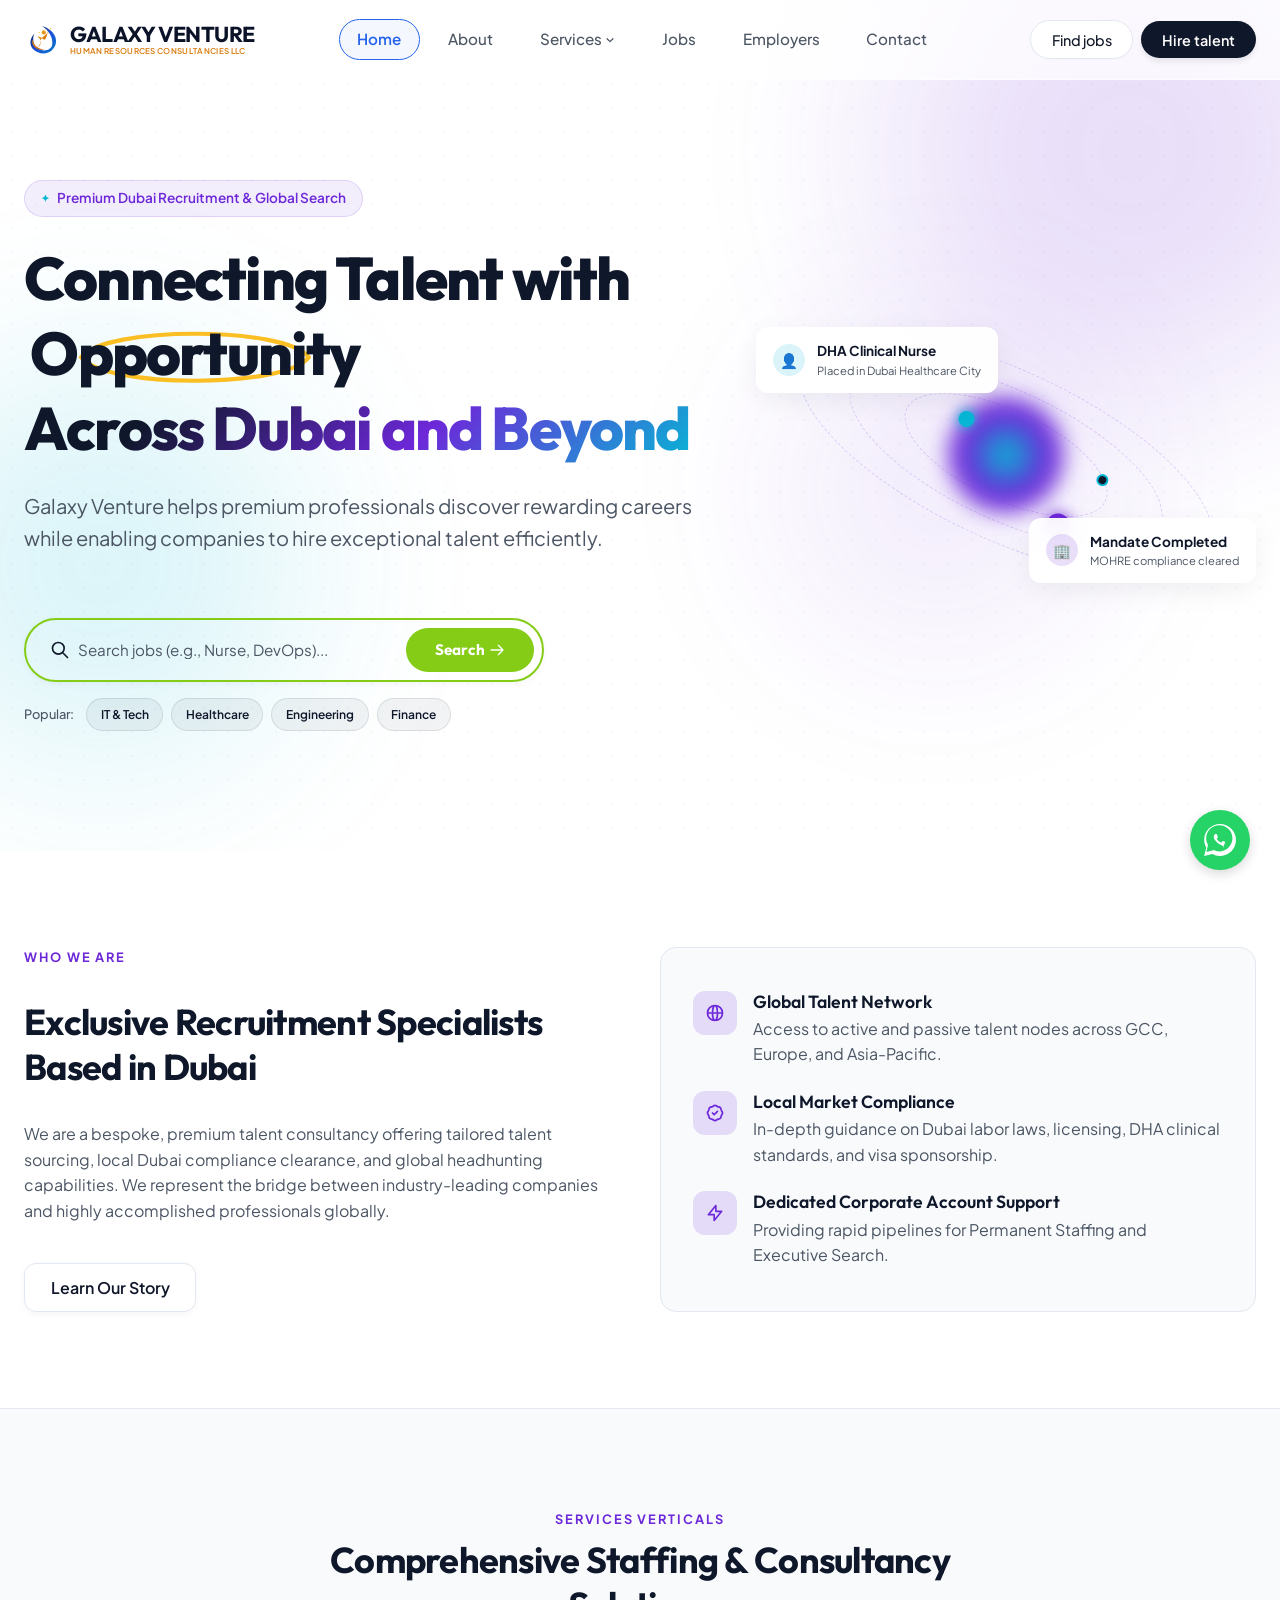
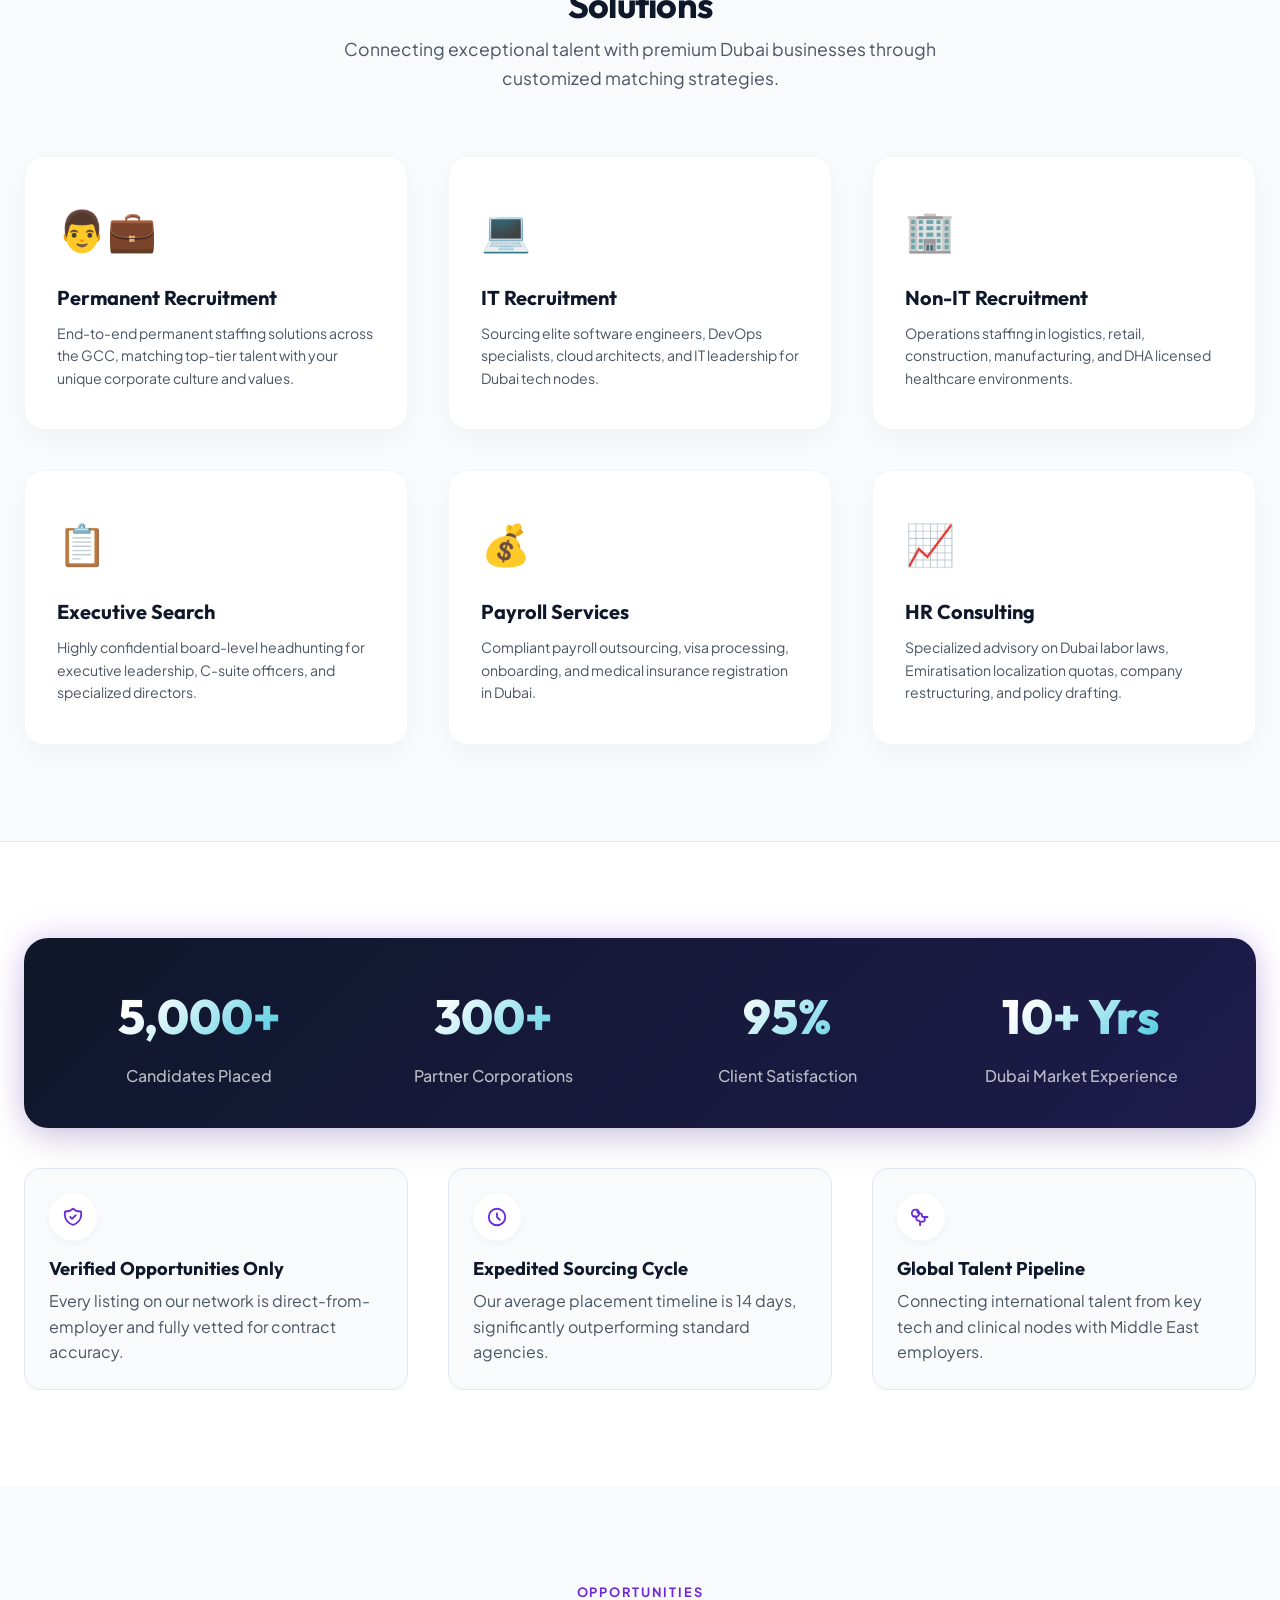
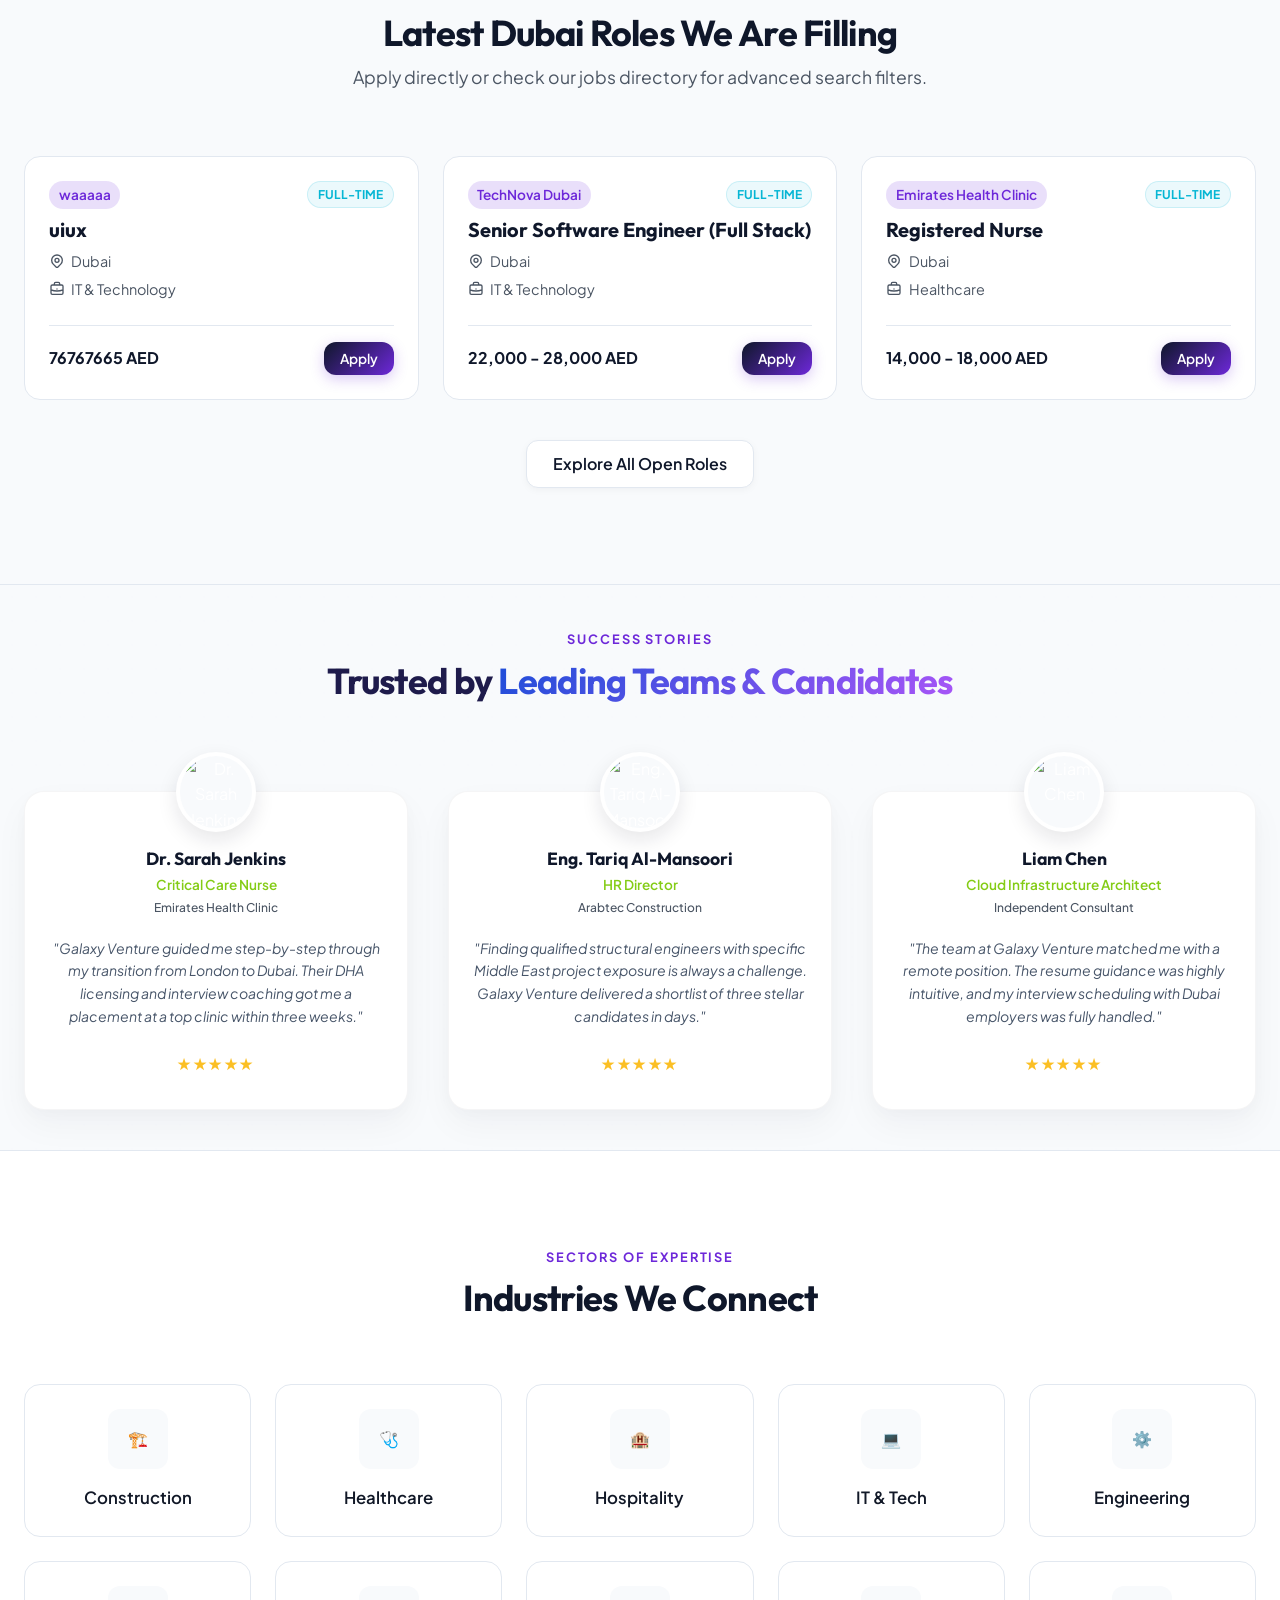
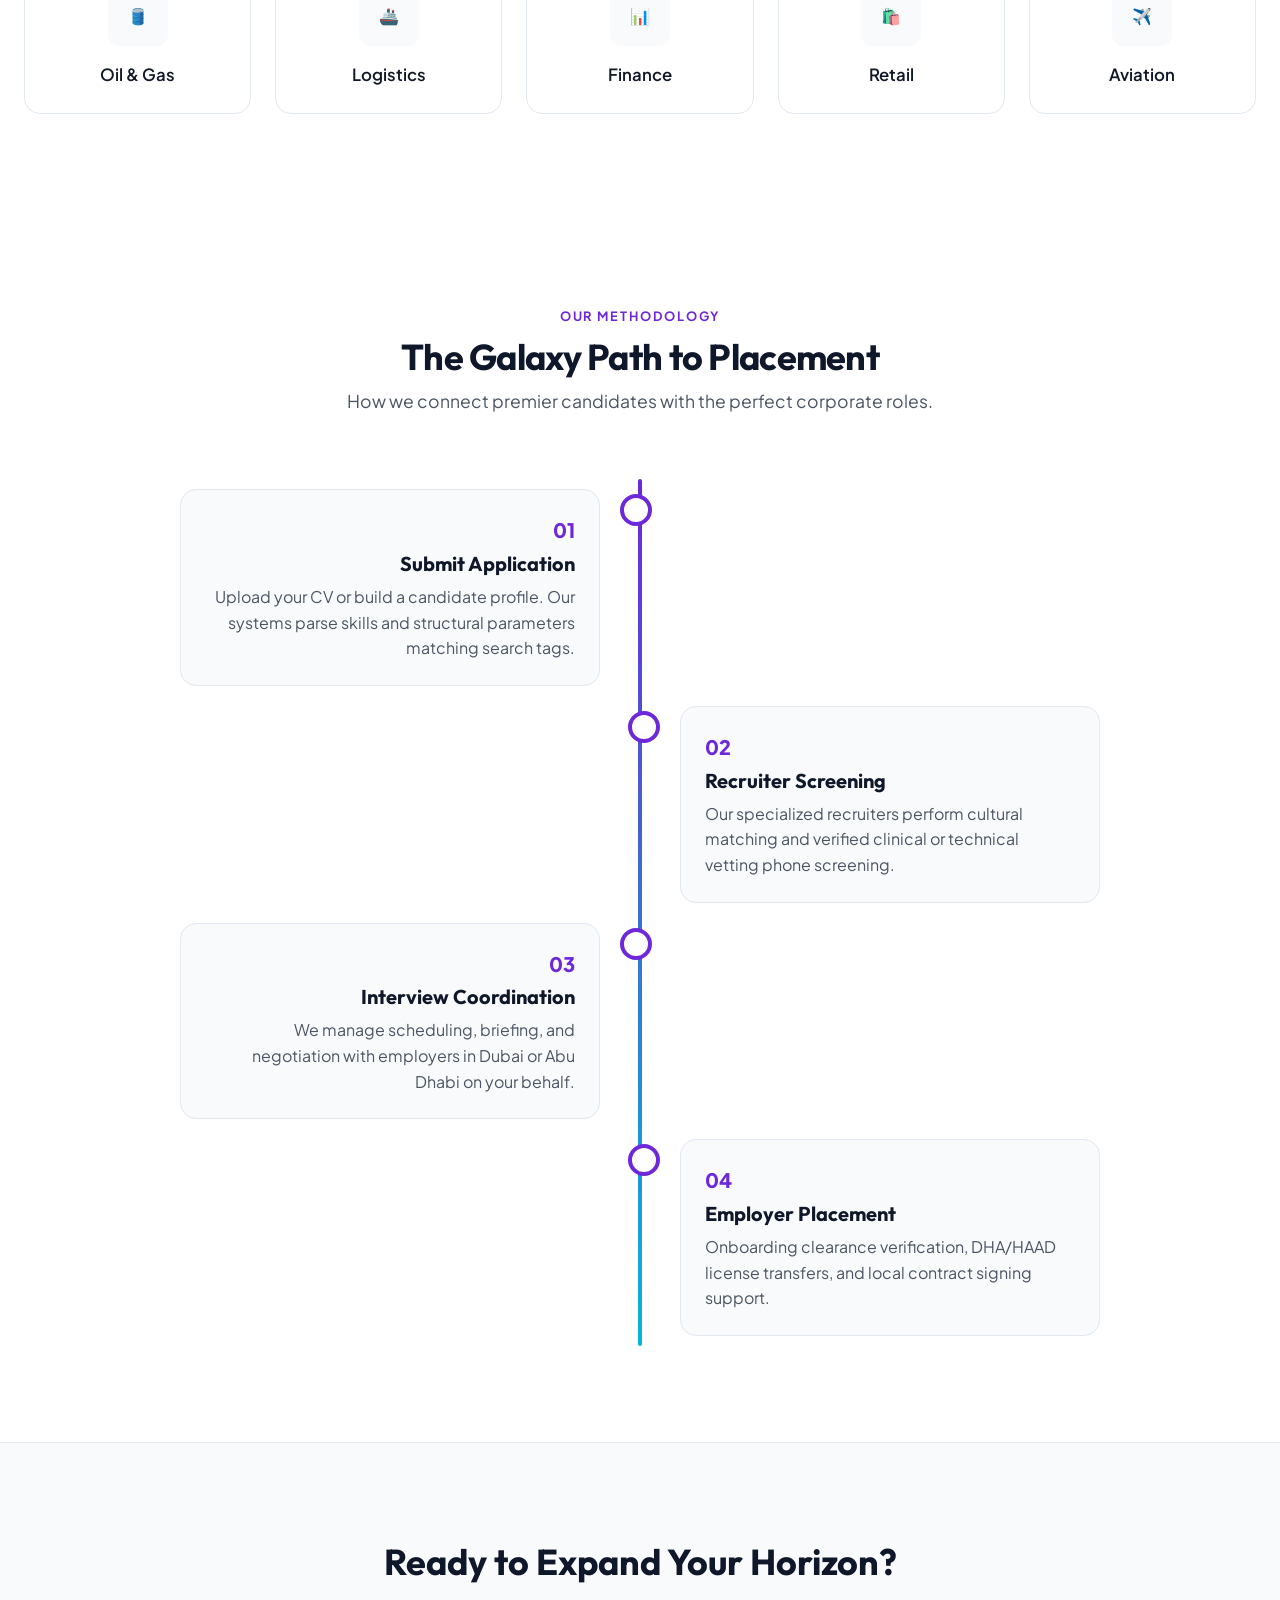
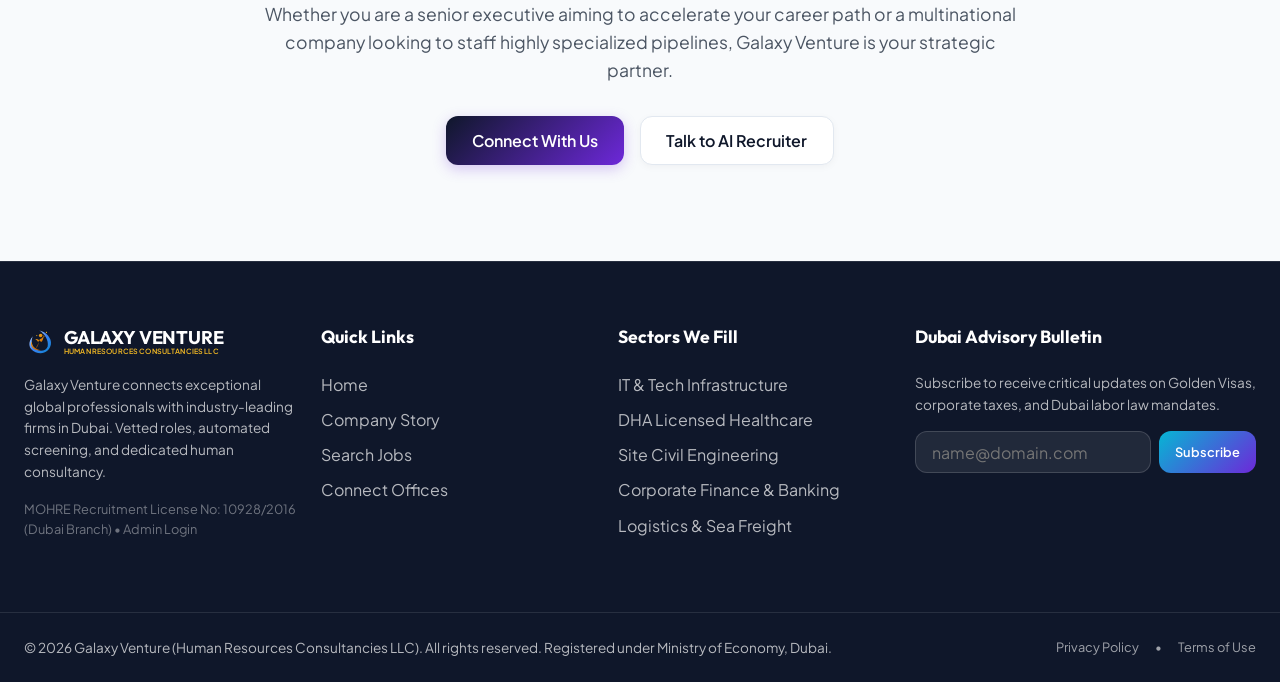
==== index.html @ 9aefecd4 "Update UAE references to Dubai, style services header dropdown to match mockup, and decrease testimo" ====
<!DOCTYPE html>
<html lang="en">
<head>
  <meta charset="UTF-8">
  <meta name="viewport" content="width=device-width, initial-scale=1.0">
  <title>Galaxy Venture | Human Resources Consultancies LLC Dubai</title>
  <meta name="description" content="Galaxy Venture (Human Resources Consultancies LLC) connects elite global talent with premium companies across Dubai.">
  <meta name="keywords" content="recruitment agency dubai, job consultancy dubai, headhunters dubai, executive search dubai, employment agency dubai, clinical license clearance dubai, tech jobs dubai">
  <meta name="google-site-verification" content="google42b0d2b49b78649f" />
  <link rel="icon" type="image/png" href="logo.png">
  <link rel="canonical" href="https://galaxyventurehrc.com/">
  
  <!-- Global site tag (gtag.js) - Google Analytics -->
  <script async src="https://www.googletagmanager.com/gtag/js?id=G-XXXXXXXXXX"></script>
  <script>
    window.dataLayer = window.dataLayer || [];
    function gtag(){dataLayer.push(arguments);}
    gtag('js', new Date());

    gtag('config', 'G-XXXXXXXXXX');
  </script>
  
  <!-- Open Graph / Facebook -->
  <meta property="og:type" content="website">
  <meta property="og:url" content="https://galaxyventurehrc.com/">
  <meta property="og:title" content="Galaxy Venture | Human Resources Consultancies LLC Dubai">
  <meta property="og:description" content="Galaxy Venture (Human Resources Consultancies LLC) connects elite global talent with premium companies across Dubai. Vetted job listings and executive search.">
  <meta property="og:image" content="https://galaxyventurehrc.com/logo.png">

  <!-- Twitter -->
  <meta property="twitter:card" content="summary_large_image">
  <meta property="twitter:url" content="https://galaxyventurehrc.com/">
  <meta property="twitter:title" content="Galaxy Venture | Human Resources Consultancies LLC Dubai">
  <meta property="twitter:description" content="Connecting elite global talent with premium companies across Dubai. Vetted job listings, compliance vetting, and executive search.">
  <meta property="twitter:image" content="https://galaxyventurehrc.com/logo.png">

  <!-- JSON-LD Schema Markup -->
  <script type="application/ld+json">
  {
    "@context": "https://schema.org",
    "@type": "RecruitmentAgency",
    "name": "Galaxy Venture",
    "image": "https://galaxyventurehrc.com/logo.png",
    "@id": "https://galaxyventurehrc.com/#organization",
    "url": "https://galaxyventurehrc.com/",
    "telephone": "+917012957203",
    "priceRange": "$$$",
    "address": {
      "@type": "PostalAddress",
      "streetAddress": "345, Zone 2, Central Plaza, Dubai Investment Park 1",
      "addressLocality": "Dubai",
      "addressCountry": "AE"
    },
    "geo": {
      "@type": "GeoCoordinates",
      "latitude": 25.0772,
      "longitude": 55.1396
    },
    "openingHoursSpecification": {
      "@type": "OpeningHoursSpecification",
      "dayOfWeek": [
        "Monday",
        "Tuesday",
        "Wednesday",
        "Thursday",
        "Friday"
      ],
      "opens": "09:00",
      "closes": "18:00"
    },
    "sameAs": [
      "https://www.linkedin.com/company/galaxy-ventures-talent"
    ]
  }
  </script>

  <link rel="stylesheet" href="styles.css">
</head>
<body>

  <!-- TOP NOTIFICATION BANNER -->
  <div class="notification-banner" id="notif-banner">
    <svg style="width:20px;height:20px;color:var(--electric-cyan);flex-shrink:0;" fill="none" stroke="currentColor" viewBox="0 0 24 24"><path stroke-linecap="round" stroke-linejoin="round" stroke-width="2" d="M13 16h-1v-4h-1m1-4h.01M21 12a9 9 0 11-18 0 9 9 0 0118 0z"></path></svg>
    <span id="notif-text">Notification message</span>
  </div>

  <!-- HEADER & NAVIGATION -->
  <header>
    <div class="container header-container">
      <a href="#" onclick="event.preventDefault(); navigateTo('home');" class="logo" style="display:flex; align-items:center; gap:0.5rem;">
        <svg viewBox="0 0 100 100" fill="none" style="width: 38px; height: 38px; flex-shrink: 0;" xmlns="http://www.w3.org/2000/svg">
          <defs>
            <linearGradient id="blueSwirl" x1="10" y1="10" x2="90" y2="90" gradientUnits="userSpaceOnUse">
              <stop offset="0%" stop-color="#0b1329" />
              <stop offset="50%" stop-color="#1d4ed8" />
              <stop offset="100%" stop-color="#0284c7" />
            </linearGradient>
            <linearGradient id="goldFigure" x1="30" y1="20" x2="70" y2="80" gradientUnits="userSpaceOnUse">
              <stop offset="0%" stop-color="#fbbf24" />
              <stop offset="50%" stop-color="#d97706" />
              <stop offset="100%" stop-color="#b45309" />
            </linearGradient>
          </defs>
          <path d="M 28 32 C 12 48, 12 72, 36 82 C 60 92, 80 78, 84 58 C 88 38, 68 18, 48 14 C 64 24, 78 44, 74 64 C 70 78, 50 82, 36 72 C 22 62, 22 42, 28 32 Z" fill="url(#blueSwirl)" />
          <path d="M 22 52 C 20 68, 36 78, 54 76 C 40 74, 26 66, 25 54 C 24.5 52, 23 48, 22 52 Z" fill="url(#goldFigure)" />
          <circle cx="52" cy="30" r="5.5" fill="url(#goldFigure)" />
          <path d="M 38 68 C 42 66, 45 58, 45 54 C 45 49, 39 44, 35 41 C 43 39, 49 47, 53 49 C 57 51, 60 41, 64 24 C 60 36, 56 38, 51 41 C 47 43, 44 50, 44 55 C 44 60, 36 69, 38 68 Z" fill="url(#goldFigure)" />
          <path d="M 68 20 L 70 23 L 72 20 L 70 17 Z" fill="#fbbf24" />
          <path d="M 38 30 L 40 32 L 42 30 L 40 28 Z" fill="#fbbf24" />
          <circle cx="58" cy="22" r="1" fill="#fbbf24" />
          <circle cx="65" cy="33" r="1" fill="#fbbf24" />
        </svg>
        <div style="display:flex; flex-direction:column; line-height:1.15;">
          <span style="font-family:'Outfit', sans-serif; font-weight:700; font-size:1.35rem; color:#0b1329; letter-spacing:-0.02em;">GALAXY VENTURE</span>
          <span style="font-family:'Plus Jakarta Sans', sans-serif; font-weight:600; font-size:0.5rem; color:#d97706; letter-spacing:0.04em; text-transform:uppercase;">Human Resources Consultancies LLC</span>
        </div>
      </a>
      
      <nav id="navbar-links">
        <span class="nav-link active" data-page="home">Home</span>
        <span class="nav-link" data-page="about">About</span>
        <div class="nav-dropdown">
          <span class="nav-link dropdown-toggle" data-page="services" onclick="navigateTo('services')">Services <svg style="width:10px;height:10px;margin-left:0.2rem;" fill="none" stroke="currentColor" viewBox="0 0 24 24"><path stroke-linecap="round" stroke-linejoin="round" stroke-width="3" d="M19 9l-7 7-7-7"></path></svg></span>
          <div class="dropdown-menu">
            <span class="dropdown-item" onclick="navigateTo('services')">👨💼 Permanent Recruitment</span>
            <span class="dropdown-item" onclick="navigateTo('services')">💻 IT Recruitment</span>
            <span class="dropdown-item" onclick="navigateTo('services')">🏢 Non-IT Recruitment</span>
            <span class="dropdown-item" onclick="navigateTo('services')">📋 Executive Search</span>
            <span class="dropdown-item" onclick="navigateTo('services')">💰 Payroll Services</span>
            <span class="dropdown-item" onclick="navigateTo('services')">📈 HR Consulting</span>
          </div>
        </div>
        <span class="nav-link" data-page="jobs">Jobs</span>
        <span class="nav-link" data-page="employers">Employers</span>
        <span class="nav-link" data-page="contact">Contact</span>
      </nav>

      <div class="header-actions">
        <button class="btn btn-find-jobs" onclick="navigateTo('jobs')">Find jobs</button>
        <button class="btn btn-hire-talent" onclick="handleHireTalentClick()">Hire talent</button>
        
        <!-- Mobile menu toggle -->
        <div class="mobile-toggle" onclick="document.getElementById('navbar-links').classList.toggle('open')">
          <span></span>
          <span></span>
          <span></span>
        </div>
      </div>
    </div>
  </header>

  <!-- MAIN DYNAMIC CONTENT CONTAINER -->
  <main id="main-content" style="min-height: 80vh;">
    <!-- Rendered dynamically by app.js -->
  </main>

  <!-- GLOBAL FOOTER -->
  <footer>
    <div class="container grid-4">
      <div>
        <div class="footer-logo" style="display:flex; align-items:center; gap:0.5rem;">
          <svg viewBox="0 0 100 100" fill="none" style="width: 32px; height: 32px; flex-shrink: 0;" xmlns="http://www.w3.org/2000/svg">
            <defs>
              <linearGradient id="blueSwirlF" x1="10" y1="10" x2="90" y2="90" gradientUnits="userSpaceOnUse">
                <stop offset="0%" stop-color="#ffffff" />
                <stop offset="50%" stop-color="#3b82f6" />
                <stop offset="100%" stop-color="#0284c7" />
              </linearGradient>
              <linearGradient id="goldFigureF" x1="30" y1="20" x2="70" y2="80" gradientUnits="userSpaceOnUse">
                <stop offset="0%" stop-color="#fbbf24" />
                <stop offset="50%" stop-color="#d97706" />
                <stop offset="100%" stop-color="#b45309" />
              </linearGradient>
            </defs>
            <path d="M 28 32 C 12 48, 12 72, 36 82 C 60 92, 80 78, 84 58 C 88 38, 68 18, 48 14 C 64 24, 78 44, 74 64 C 70 78, 50 82, 36 72 C 22 62, 22 42, 28 32 Z" fill="url(#blueSwirlF)" />
            <path d="M 22 52 C 20 68, 36 78, 54 76 C 40 74, 26 66, 25 54 C 24.5 52, 23 48, 22 52 Z" fill="url(#goldFigureF)" />
            <circle cx="52" cy="30" r="5.5" fill="url(#goldFigureF)" />
            <path d="M 38 68 C 42 66, 45 58, 45 54 C 45 49, 39 44, 35 41 C 43 39, 49 47, 53 49 C 57 51, 60 41, 64 24 C 60 36, 56 38, 51 41 C 47 43, 44 50, 44 55 C 44 60, 36 69, 38 68 Z" fill="url(#goldFigureF)" />
            <path d="M 68 20 L 70 23 L 72 20 L 70 17 Z" fill="#fbbf24" />
            <path d="M 38 30 L 40 32 L 42 30 L 40 28 Z" fill="#fbbf24" />
            <circle cx="58" cy="22" r="1" fill="#fbbf24" />
            <circle cx="65" cy="33" r="1" fill="#fbbf24" />
          </svg>
          <div style="display:flex; flex-direction:column; line-height:1.1;">
            <span style="font-family:'Outfit', sans-serif; font-weight:700; font-size:1.15rem; color:#ffffff; letter-spacing:-0.01em;">GALAXY VENTURE</span>
            <span style="font-family:'Plus Jakarta Sans', sans-serif; font-weight:600; font-size:0.45rem; color:#fbbf24; letter-spacing:0.02em; text-transform:uppercase;">Human Resources Consultancies LLC</span>
          </div>
        </div>
        <p style="font-size:0.85rem; margin-bottom:1rem;">Galaxy Venture connects exceptional global professionals with industry-leading firms in Dubai. Vetted roles, automated screening, and dedicated human consultancy.</p>
        <p style="font-size:0.8rem; color:rgba(255,255,255,0.4); cursor:pointer;" onclick="openAdminLoginModal()">MOHRE Recruitment License No: 10928/2016 (Dubai Branch) • Admin Login</p>
      </div>
      <div>
        <h4 class="footer-col-title">Quick Links</h4>
        <ul class="footer-links">
          <li><a href="#" onclick="event.preventDefault(); navigateTo('home')">Home</a></li>
          <li><a href="#" onclick="event.preventDefault(); navigateTo('about')">Company Story</a></li>
          <li><a href="#" onclick="event.preventDefault(); navigateTo('jobs')">Search Jobs</a></li>
          <li><a href="#" onclick="event.preventDefault(); navigateTo('contact')">Connect Offices</a></li>
        </ul>
      </div>
      <div>
        <h4 class="footer-col-title">Sectors We Fill</h4>
        <ul class="footer-links">
          <li><a href="#" onclick="event.preventDefault(); navigateTo('jobs')">IT & Tech Infrastructure</a></li>
          <li><a href="#" onclick="event.preventDefault(); navigateTo('jobs')">DHA Licensed Healthcare</a></li>
          <li><a href="#" onclick="event.preventDefault(); navigateTo('jobs')">Site Civil Engineering</a></li>
          <li><a href="#" onclick="event.preventDefault(); navigateTo('jobs')">Corporate Finance & Banking</a></li>
          <li><a href="#" onclick="event.preventDefault(); navigateTo('jobs')">Logistics & Sea Freight</a></li>
        </ul>
      </div>
      <div>
        <h4 class="footer-col-title">Dubai Advisory Bulletin</h4>
        <p style="font-size:0.85rem; margin-bottom:0.5rem;">Subscribe to receive critical updates on Golden Visas, corporate taxes, and Dubai labor law mandates.</p>
        <form class="newsletter-form" onsubmit="event.preventDefault(); showNotification('Subscribed successfully to newsletter!'); this.reset();">
          <input type="email" placeholder="name@domain.com" required>
          <button type="submit" class="btn btn-accent" style="padding:0.5rem 1rem; font-size:0.8rem;">Subscribe</button>
        </form>
      </div>
    </div>
    <div class="container footer-bottom flex-between">
      <p>&copy; 2026 Galaxy Venture (Human Resources Consultancies LLC). All rights reserved. Registered under Ministry of Economy, Dubai.</p>
      <div style="display:flex; gap:1rem; font-size:0.8rem; color:rgba(255,255,255,0.6);">
        <a href="#" onclick="event.preventDefault(); showNotification('Privacy Policy is standard Dubai compliance layout.');">Privacy Policy</a>
        <span>•</span>
        <a href="#" onclick="event.preventDefault(); showNotification('Terms of Use align with Dubai labor regulations.');">Terms of Use</a>
      </div>
    </div>
  </footer>

  <!-- RESUME UPLOAD MODAL -->
  <div class="modal-overlay" id="upload-modal-overlay">
    <div class="modal-content">
      <div class="modal-close" onclick="closeResumeUploadModal()">✕</div>
      <h3 class="modal-title">Upload Candidate Profile</h3>
      <p class="modal-subtitle">Our CV parsing engine scans for technical skills, experience matrices, and Dubai compliance layouts.</p>
      
      <div class="upload-drag-area" id="upload-drag-area">
        <div class="upload-icon">
          <svg fill="none" stroke="currentColor" viewBox="0 0 24 24"><path stroke-linecap="round" stroke-linejoin="round" stroke-width="1.5" d="M7 16a4 4 0 01-.88-7.903A5 5 0 1115.9 6L16 6a5 5 0 011 9.9M15 13l-3-3m0 0l-3 3m3-3v12"></path></svg>
        </div>
        <p style="font-weight:600; color:var(--midnight-blue);">Drag and drop your resume file here</p>
        <p style="font-size:0.8rem; color:var(--slate-text); margin-top:0.2rem;">Accepts PDF, DOCX, or TXT (Max 5MB)</p>
        <button class="btn btn-secondary" style="margin-top:1rem; padding:0.4rem 1rem; font-size:0.8rem;">Browse Files</button>
        <input type="file" id="resume-file-input" style="display:none;" accept=".pdf,.doc,.docx,.txt">
      </div>
      
      <div class="upload-status-box" id="upload-status-box">
        <div class="upload-progress-bar">
          <div class="upload-progress-fill" id="upload-progress-fill"></div>
        </div>
        <p id="upload-status-label" style="font-size:0.85rem; font-weight:600; color:var(--slate-text); text-align:center;">Initiating upload sequence...</p>
      </div>
    </div>
  </div>

  <!-- ADMIN LOGIN MODAL -->
  <div class="modal-overlay" id="admin-login-overlay">
    <div class="modal-content" style="max-width: 400px;">
      <div class="modal-close" onclick="closeAdminLoginModal()">✕</div>
      <h3 class="modal-title">Admin Authentication</h3>
      <p class="modal-subtitle">Access management console to post mandates and track pipelines.</p>
      
      <form onsubmit="handleAdminLoginSubmit(event)">
        <div class="form-group">
          <label>Username</label>
          <input type="text" id="admin-username" class="form-control" placeholder="admin" required>
        </div>
        <div class="form-group">
          <label>Password</label>
          <input type="password" id="admin-password" class="form-control" placeholder="••••••••" required>
        </div>
        <div id="login-error-msg" style="color: #ef4444; font-size: 0.85rem; margin-bottom: var(--spacing-sm); display: none;">
          Invalid credentials.
        </div>
        <button type="submit" class="btn btn-primary" style="width:100%; justify-content:center;">Authenticate</button>
      </form>
    </div>
  </div>



  <!-- WHATSAPP INTEGRATION DESK -->
  <div class="whatsapp-float flex-center" onclick="window.open('https://wa.me/917012957203?text=Hello%20Galaxy%20Venture%2C%20I%20am%20interested%20in%20your%20recruitment%20consultancy%20services.', '_blank')" title="WhatsApp Advisory Desk">
    <svg fill="currentColor" viewBox="0 0 24 24">
      <path d="M.057 24l1.687-6.163c-1.041-1.804-1.588-3.849-1.587-5.946C.06 5.348 5.397.01 12.008.01c3.202.001 6.212 1.246 8.477 3.514 2.266 2.268 3.507 5.28 3.505 8.484-.004 6.657-5.34 11.997-11.953 11.997-2.005-.001-3.973-.502-5.717-1.458L0 24zm6.59-4.846c1.6.95 3.188 1.449 4.825 1.451 5.436 0 9.86-4.42 9.864-9.864.002-2.637-1.023-5.115-2.887-6.978C16.584 1.9 14.113.874 11.48.874 6.035.874 1.61 5.297 1.606 10.74c-.001 1.705.474 3.372 1.378 4.808L1.874 21.05l5.773-1.513v-.002z"/>
      <path d="M15.97 13.56c-.225-.113-1.327-.655-1.533-.73-.205-.075-.354-.112-.504.112-.15.224-.58.73-.711.88-.13.147-.26.166-.485.053-.225-.113-.95-.35-1.81-1.12-.67-.597-1.12-1.335-1.25-1.56-.13-.226-.015-.348.1-.46.1-.1.226-.264.337-.396.113-.132.15-.226.225-.378.075-.15.038-.282-.019-.395-.056-.113-.505-1.217-.69-1.666-.182-.437-.367-.377-.504-.384-.13-.006-.28-.008-.43-.008-.15 0-.395.056-.6.282-.206.226-.787.77-.787 1.88s.81 2.18.922 2.33c.113.15 1.59 2.43 3.85 3.41.538.232.957.37 1.284.475.54.17.1.33.275.467.24.167.733.473.836.73.102.257.102.477.05.59-.05.112-.224.225-.45.338z"/>
    </svg>
  </div>

  <script src="app.js"></script>
</body>
</html>
---- styles.css ----
@import url('https://fonts.googleapis.com/css2?family=Outfit:wght@300;400;500;600;700;800&family=Plus+Jakarta+Sans:wght@300;400;500;600;700;800&display=swap');

/* --- DESIGN SYSTEM TOKENS --- */
:root {
  /* Colors */
  --midnight-blue: #0f172a;
  --midnight-deep: #020617;
  --cosmic-purple: #6d28d9;
  --cosmic-purple-light: rgba(109, 40, 217, 0.15);
  --electric-cyan: #06b6d4;
  --electric-cyan-light: rgba(6, 182, 212, 0.15);
  --pure-white: #ffffff;
  --charcoal-black: #111827;
  --slate-text: #4b5563;
  --slate-light: #f8fafc;
  --slate-border: #e2e8f0;
  
  /* Glassmorphism */
  --glass-bg: rgba(255, 255, 255, 0.75);
  --glass-bg-dark: rgba(15, 23, 42, 0.85);
  --glass-border: rgba(255, 255, 255, 0.5);
  --glass-border-dark: rgba(255, 255, 255, 0.08);
  --glass-blur: 16px;
  
  /* Typography */
  --font-heading: 'Outfit', -apple-system, BlinkMacSystemFont, "Segoe UI", Roboto, sans-serif;
  --font-body: 'Plus Jakarta Sans', -apple-system, BlinkMacSystemFont, "Segoe UI", Roboto, sans-serif;
  
  /* Spacing */
  --spacing-xs: 0.5rem;
  --spacing-sm: 1rem;
  --spacing-md: 1.5rem;
  --spacing-lg: 2.5rem;
  --spacing-xl: 4rem;
  --spacing-xxl: 6rem;
  
  /* Shadows & Radius */
  --radius-sm: 8px;
  --radius-md: 12px;
  --radius-lg: 16px;
  --radius-xl: 24px;
  --shadow-sm: 0 2px 8px -1px rgba(15, 23, 42, 0.05);
  --shadow-md: 0 8px 30px -4px rgba(15, 23, 42, 0.08);
  --shadow-lg: 0 20px 40px -8px rgba(15, 23, 42, 0.12);
  --shadow-glow: 0 0 30px rgba(109, 40, 217, 0.25);
  
  /* Transitions */
  --transition-fast: 0.2s cubic-bezier(0.4, 0, 0.2, 1);
  --transition-medium: 0.4s cubic-bezier(0.4, 0, 0.2, 1);
  --transition-slow: 0.6s cubic-bezier(0.4, 0, 0.2, 1);
}

/* --- RESET & BASIC STYLES --- */
* {
  margin: 0;
  padding: 0;
  box-sizing: border-box;
}

html {
  scroll-behavior: smooth;
  font-size: 16px;
}

body {
  font-family: var(--font-body);
  color: var(--charcoal-black);
  background-color: var(--pure-white);
  line-height: 1.6;
  overflow-x: hidden;
  -webkit-font-smoothing: antialiased;
}

h1, h2, h3, h4, h5, h6 {
  font-family: var(--font-heading);
  color: var(--midnight-blue);
  font-weight: 700;
  line-height: 1.25;
}

p {
  color: var(--slate-text);
  font-weight: 400;
}

a {
  color: inherit;
  text-decoration: none;
  transition: var(--transition-fast);
}

img, svg {
  max-width: 100%;
  height: auto;
  display: block;
}

button, input, select, textarea {
  font-family: inherit;
  font-size: inherit;
  border: none;
  background: none;
  outline: none;
}

/* --- LAYOUT UTILITIES --- */
.container {
  width: 100%;
  max-width: 1280px;
  margin: 0 auto;
  padding: 0 var(--spacing-md);
}

.section-padding {
  padding: var(--spacing-xxl) 0;
}

@media (max-width: 768px) {
  .section-padding {
    padding: var(--spacing-xl) 0;
  }
}

.grid-2 {
  display: grid;
  grid-template-columns: repeat(2, 1fr);
  gap: var(--spacing-lg);
}

.grid-3 {
  display: grid;
  grid-template-columns: repeat(3, 1fr);
  gap: var(--spacing-lg);
}

.grid-4 {
  display: grid;
  grid-template-columns: repeat(4, 1fr);
  gap: var(--spacing-md);
}

@media (max-width: 1024px) {
  .grid-3 { grid-template-columns: repeat(2, 1fr); }
  .grid-4 { grid-template-columns: repeat(2, 1fr); }
}

@media (max-width: 768px) {
  .grid-2 { grid-template-columns: 1fr; gap: var(--spacing-md); }
  .grid-3 { grid-template-columns: 1fr; gap: var(--spacing-md); }
  .grid-4 { grid-template-columns: 1fr; gap: var(--spacing-md); }
}

.flex-center {
  display: flex;
  align-items: center;
  justify-content: center;
}

.flex-between {
  display: flex;
  align-items: center;
  justify-content: space-between;
}

/* --- BUTTONS --- */
.btn {
  display: inline-flex;
  align-items: center;
  justify-content: center;
  gap: var(--spacing-xs);
  padding: 0.8rem 1.6rem;
  border-radius: var(--radius-md);
  font-weight: 600;
  cursor: pointer;
  transition: all var(--transition-fast);
  white-space: nowrap;
}

.btn-primary {
  background: linear-gradient(135deg, var(--midnight-blue) 0%, var(--cosmic-purple) 100%);
  color: var(--pure-white);
  box-shadow: 0 4px 14px rgba(109, 40, 217, 0.25);
}

.btn-primary:hover {
  background: linear-gradient(135deg, var(--cosmic-purple) 0%, var(--electric-cyan) 100%);
  box-shadow: 0 6px 20px rgba(6, 182, 212, 0.35);
  transform: translateY(-2px);
}

.btn-secondary {
  background-color: var(--pure-white);
  color: var(--midnight-blue);
  border: 1px solid var(--slate-border);
  box-shadow: var(--shadow-sm);
}

.btn-secondary:hover {
  border-color: var(--cosmic-purple);
  color: var(--cosmic-purple);
  transform: translateY(-2px);
  box-shadow: var(--shadow-md);
}

.btn-accent {
  background: linear-gradient(135deg, var(--electric-cyan) 0%, var(--cosmic-purple) 100%);
  color: var(--pure-white);
}

.btn-accent:hover {
  filter: brightness(1.1);
  transform: translateY(-2px);
}

/* --- GRADIENTS & SPACE DESIGN STYLES --- */
.gradient-text {
  background: linear-gradient(135deg, var(--midnight-blue) 20%, var(--cosmic-purple) 60%, var(--electric-cyan) 100%);
  -webkit-background-clip: text;
  -webkit-text-fill-color: transparent;
}

.galaxy-glow-bg {
  position: absolute;
  top: 0;
  left: 0;
  width: 100%;
  height: 100%;
  overflow: hidden;
  z-index: -1;
  background-color: #ffffff;
}

.glow-orb {
  position: absolute;
  border-radius: 50%;
  filter: blur(100px);
  opacity: 0.15;
  pointer-events: none;
  animation: float 20s ease-in-out infinite alternate;
}

.glow-orb-1 {
  background: var(--cosmic-purple);
  width: 500px;
  height: 500px;
  top: -100px;
  right: -100px;
  animation-duration: 25s;
}

.glow-orb-2 {
  background: var(--electric-cyan);
  width: 400px;
  height: 400px;
  bottom: 10%;
  left: -100px;
  animation-duration: 18s;
  animation-delay: -5s;
}

.glow-orb-3 {
  background: var(--cosmic-purple);
  width: 300px;
  height: 300px;
  top: 40%;
  right: 15%;
  opacity: 0.1;
  animation-duration: 30s;
  animation-delay: -10s;
}

.dot-grid {
  position: absolute;
  top: 0;
  left: 0;
  width: 100%;
  height: 100%;
  background-image: radial-gradient(rgba(109, 40, 217, 0.04) 1px, transparent 1px);
  background-size: 24px 24px;
  pointer-events: none;
}

/* --- HEADER / NAVIGATION --- */
header {
  position: fixed;
  top: 0;
  left: 0;
  width: 100%;
  height: 80px;
  z-index: 100;
  background: var(--glass-bg);
  backdrop-filter: blur(var(--glass-blur));
  -webkit-backdrop-filter: blur(var(--glass-blur));
  border-bottom: 1px solid var(--glass-border);
  transition: all var(--transition-medium);
}

header.scrolled {
  height: 70px;
  background: rgba(255, 255, 255, 0.9);
  box-shadow: var(--shadow-sm);
}

.header-container {
  height: 100%;
  display: flex;
  align-items: center;
  justify-content: space-between;
}

.logo {
  display: flex;
  align-items: center;
  gap: 0.6rem;
  font-family: var(--font-heading);
  font-size: 1.45rem;
  font-weight: 700;
  color: var(--midnight-blue);
}

/* Screenshot logo planet: purple/blue circle with white dot inside */
.planet-logo-icon {
  width: 32px;
  height: 32px;
  border-radius: 50%;
  background: linear-gradient(135deg, #2e1065 0%, #5b21b6 50%, #2563eb 100%);
  box-shadow: 0 2px 6px rgba(109, 40, 217, 0.2);
  border: 1px solid rgba(255, 255, 255, 0.1);
  display: inline-flex;
  align-items: center;
  justify-content: center;
  flex-shrink: 0;
}

.planet-logo-core {
  width: 6px;
  height: 6px;
  border-radius: 50%;
  background-color: var(--pure-white);
  box-shadow: 0 0 5px var(--pure-white);
}

nav {
  display: flex;
  align-items: center;
  gap: 0.6rem; /* Tight gap matching screenshot spacing */
}

/* Nav Link Pill Outline for active state */
.nav-link {
  font-weight: 500;
  color: var(--slate-text);
  padding: 0.45rem 1.1rem;
  border-radius: 100px;
  border: 1.5px solid transparent;
  cursor: pointer;
  transition: all var(--transition-fast);
  font-size: 0.95rem;
}

.nav-link:hover {
  color: var(--midnight-blue);
}

/* Active navigation item has blue border outline and very soft blue background */
.nav-link.active {
  color: #2563eb;
  border-color: #2563eb;
  background-color: rgba(37, 99, 235, 0.05);
  font-weight: 600;
}

.header-actions {
  display: flex;
  align-items: center;
  gap: var(--spacing-xs);
}

/* Screenshot Action Buttons */
.btn-find-jobs {
  background-color: var(--pure-white);
  color: var(--charcoal-black);
  border: 1px solid #e2e8f0;
  border-radius: 100px;
  padding: 0.6rem 1.3rem;
  font-weight: 500;
  font-size: 0.9rem;
  cursor: pointer;
  box-shadow: 0 1px 2px rgba(0,0,0,0.02);
  transition: all var(--transition-fast);
}

.btn-find-jobs:hover {
  background-color: var(--slate-light);
  border-color: #cbd5e1;
}

.btn-hire-talent {
  background-color: #0f172a; /* Deep midnight/navy black */
  color: var(--pure-white);
  border-radius: 100px;
  padding: 0.6rem 1.3rem;
  font-weight: 600;
  font-size: 0.9rem;
  cursor: pointer;
  box-shadow: 0 4px 6px -1px rgba(15, 23, 42, 0.1);
  transition: all var(--transition-fast);
}

.btn-hire-talent:hover {
  background-color: #1e293b;
  box-shadow: 0 6px 10px rgba(15, 23, 42, 0.15);
}

/* Mobile Menu Toggle */
.mobile-toggle {
  display: none;
  flex-direction: column;
  justify-content: space-between;
  width: 24px;
  height: 18px;
  cursor: pointer;
  margin-left: var(--spacing-sm);
}

.mobile-toggle span {
  display: block;
  height: 2px;
  width: 100%;
  background-color: var(--midnight-blue);
  transition: var(--transition-fast);
}

@media (max-width: 1024px) {
  nav {
    display: none; /* Hide default navigation */
    position: absolute;
    top: 100%;
    left: 0;
    width: 100%;
    background: var(--pure-white);
    flex-direction: column;
    padding: var(--spacing-md) 0;
    gap: var(--spacing-xs);
    box-shadow: var(--shadow-md);
    border-bottom: 1px solid var(--slate-border);
  }

  nav.open {
    display: flex;
  }

  .mobile-toggle {
    display: flex;
  }
  
  .header-actions {
    display: flex;
  }
}

/* --- HERO SECTION --- */
.hero-section {
  position: relative;
  padding-top: 180px;
  padding-bottom: 120px;
  overflow: hidden;
}

.hero-content {
  text-align: center;
  max-width: 900px;
  margin: 0 auto;
}

.badge-tag {
  display: inline-flex;
  align-items: center;
  gap: 0.5rem;
  background: rgba(109, 40, 217, 0.08);
  border: 1px solid rgba(109, 40, 217, 0.15);
  color: var(--cosmic-purple);
  padding: 0.4rem 1rem;
  border-radius: 100px;
  font-size: 0.85rem;
  font-weight: 600;
  margin-bottom: var(--spacing-md);
  animation: pulse 3s infinite;
}

.hero-title {
  font-size: 3.75rem;
  font-weight: 800;
  letter-spacing: -0.03em;
  margin-bottom: var(--spacing-md);
}

@media (max-width: 768px) {
  .hero-title {
    font-size: 2.5rem;
  }
}

.hero-subtitle {
  font-size: 1.25rem;
  color: var(--slate-text);
  margin-bottom: var(--spacing-lg);
  max-width: 700px;
  margin-left: auto;
  margin-right: auto;
}

.hero-ctas {
  display: flex;
  justify-content: center;
  gap: var(--spacing-sm);
}

/* CSS Galaxy Illustration */
.galaxy-illustration {
  position: relative;
  width: 100%;
  max-width: 700px;
  height: 380px;
  margin: var(--spacing-lg) auto 0;
}

.galaxy-center {
  position: absolute;
  top: 50%;
  left: 50%;
  transform: translate(-50%, -50%);
  width: 180px;
  height: 180px;
  border-radius: 50%;
  background: radial-gradient(circle, var(--electric-cyan) 0%, var(--cosmic-purple) 50%, transparent 100%);
  filter: blur(10px);
  animation: pulse 6s infinite alternate;
}

.galaxy-orbit {
  position: absolute;
  top: 50%;
  left: 50%;
  border: 1px dashed rgba(109, 40, 217, 0.2);
  border-radius: 50%;
  transform: translate(-50%, -50%) rotate(25deg);
}

.orbit-1 { width: 300px; height: 120px; animation: spin 24s linear infinite; }
.orbit-2 { width: 480px; height: 180px; animation: spin 36s linear infinite reverse; }
.orbit-3 { width: 620px; height: 240px; animation: spin 48s linear infinite; }

.planet {
  position: absolute;
  border-radius: 50%;
}

.planet-cyan {
  width: 16px;
  height: 16px;
  background: var(--electric-cyan);
  box-shadow: 0 0 12px var(--electric-cyan);
  top: 20px;
  left: 50px;
}

.planet-purple {
  width: 24px;
  height: 24px;
  background: var(--cosmic-purple);
  box-shadow: 0 0 16px var(--cosmic-purple);
  bottom: 10px;
  right: 80px;
}

.planet-dark {
  width: 12px;
  height: 12px;
  background: var(--midnight-blue);
  border: 2px solid var(--electric-cyan);
  top: 60px;
  right: 120px;
}

.hero-dashboard-preview {
  margin-top: -80px;
  position: relative;
  z-index: 10;
  border-radius: var(--radius-xl);
  overflow: hidden;
  box-shadow: var(--shadow-lg), 0 0 0 1px var(--slate-border);
  background: var(--pure-white);
  padding: 8px;
}

.hero-dashboard-preview img {
  border-radius: var(--radius-lg);
  width: 100%;
}

/* --- SECTIONS HEADERS --- */
.section-header {
  text-align: center;
  max-width: 680px;
  margin: 0 auto var(--spacing-xl);
}

.section-tag {
  text-transform: uppercase;
  font-size: 0.8rem;
  letter-spacing: 0.15em;
  font-weight: 700;
  color: var(--cosmic-purple);
  margin-bottom: var(--spacing-xs);
  display: block;
}

.section-title {
  font-size: 2.25rem;
  letter-spacing: -0.02em;
  margin-bottom: var(--spacing-xs);
}

.section-subtitle {
  font-size: 1.1rem;
  color: var(--slate-text);
}

/* --- ABOUT SECTION --- */
.about-section {
  position: relative;
}

.about-features {
  display: flex;
  flex-direction: column;
  gap: var(--spacing-md);
  justify-content: center;
}

.about-feat-item {
  display: flex;
  gap: var(--spacing-sm);
}

.about-feat-icon {
  width: 44px;
  height: 44px;
  border-radius: var(--radius-md);
  background-color: var(--cosmic-purple-light);
  color: var(--cosmic-purple);
  display: flex;
  align-items: center;
  justify-content: center;
  flex-shrink: 0;
}

.about-feat-icon svg {
  width: 20px;
  height: 20px;
}

.about-feat-title {
  font-size: 1.1rem;
  font-weight: 600;
  margin-bottom: 0.2rem;
}

/* --- SERVICES SECTION --- */
.services-section {
  background-color: var(--slate-light);
  position: relative;
}

.service-column-title {
  font-size: 1.5rem;
  margin-bottom: var(--spacing-md);
  display: flex;
  align-items: center;
  gap: var(--spacing-xs);
  border-bottom: 2px solid var(--slate-border);
  padding-bottom: var(--spacing-xs);
}

.service-column-title span {
  font-weight: 800;
  color: var(--cosmic-purple);
}

.services-grid-wrapper {
  display: grid;
  grid-template-columns: 1fr 1fr;
  gap: var(--spacing-lg);
}

@media (max-width: 768px) {
  .services-grid-wrapper {
    grid-template-columns: 1fr;
  }
}

.services-list {
  display: flex;
  flex-direction: column;
  gap: var(--spacing-md);
}

.service-card {
  background: var(--pure-white);
  border: 1px solid var(--slate-border);
  border-radius: var(--radius-lg);
  padding: var(--spacing-md);
  transition: all var(--transition-medium);
  cursor: pointer;
  position: relative;
  overflow: hidden;
}

.service-card::before {
  content: '';
  position: absolute;
  top: 0;
  left: 0;
  width: 4px;
  height: 100%;
  background: linear-gradient(to bottom, var(--cosmic-purple), var(--electric-cyan));
  opacity: 0;
  transition: opacity var(--transition-fast);
}

.service-card:hover {
  transform: translateY(-4px) scale(1.01);
  box-shadow: var(--shadow-md);
  border-color: transparent;
}

.service-card:hover::before {
  opacity: 1;
}

.service-card-header {
  display: flex;
  align-items: center;
  gap: var(--spacing-sm);
  margin-bottom: var(--spacing-xs);
}

.service-card-icon {
  color: var(--cosmic-purple);
}

.service-card-icon svg {
  width: 24px;
  height: 24px;
}

.service-card-title {
  font-size: 1.2rem;
  font-weight: 600;
}

/* --- WHY CHOOSE US & STATS --- */
.why-section {
  position: relative;
}

.stats-grid {
  background: linear-gradient(135deg, var(--midnight-blue) 0%, #1e1b4b 100%);
  border-radius: var(--radius-xl);
  padding: var(--spacing-lg);
  color: var(--pure-white);
  box-shadow: var(--shadow-lg), var(--shadow-glow);
  position: relative;
  overflow: hidden;
}

.stats-grid .dot-grid {
  opacity: 0.15;
}

.stat-item {
  text-align: center;
  position: relative;
  z-index: 2;
}

.stat-number {
  font-size: 3rem;
  font-weight: 800;
  font-family: var(--font-heading);
  background: linear-gradient(135deg, var(--pure-white) 30%, var(--electric-cyan) 100%);
  -webkit-background-clip: text;
  -webkit-text-fill-color: transparent;
  margin-bottom: var(--spacing-xs);
}

.stat-label {
  font-size: 1rem;
  font-weight: 500;
  color: rgba(255, 255, 255, 0.7);
}

.why-card {
  background: var(--slate-light);
  border-radius: var(--radius-lg);
  padding: var(--spacing-md);
  border: 1px solid var(--slate-border);
  transition: all var(--transition-fast);
}

.why-card:hover {
  background: var(--pure-white);
  border-color: var(--cosmic-purple);
  box-shadow: var(--shadow-md);
}

.why-card-icon {
  width: 48px;
  height: 48px;
  border-radius: 50%;
  background-color: var(--pure-white);
  color: var(--cosmic-purple);
  box-shadow: var(--shadow-sm);
  margin-bottom: var(--spacing-sm);
}

.why-card-title {
  font-size: 1.15rem;
  font-weight: 700;
  margin-bottom: var(--spacing-xs);
}

/* --- FEATURED JOBS WITH FILTERS --- */
.jobs-section {
  background-color: var(--slate-light);
}

.jobs-filter-bar {
  background: var(--pure-white);
  border: 1px solid var(--slate-border);
  border-radius: var(--radius-lg);
  padding: var(--spacing-sm) var(--spacing-md);
  margin-bottom: var(--spacing-lg);
  display: flex;
  gap: var(--spacing-sm);
  flex-wrap: wrap;
  align-items: center;
  box-shadow: var(--shadow-sm);
}

.search-input-wrapper {
  flex: 1;
  min-width: 250px;
  display: flex;
  align-items: center;
  gap: var(--spacing-xs);
  border: 1px solid var(--slate-border);
  border-radius: var(--radius-md);
  padding: 0.6rem var(--spacing-sm);
}

.search-input-wrapper input {
  width: 100%;
  background: none;
  color: var(--charcoal-black);
}

.filter-select {
  border: 1px solid var(--slate-border);
  border-radius: var(--radius-md);
  padding: 0.6rem var(--spacing-sm);
  background: var(--pure-white);
  color: var(--charcoal-black);
  cursor: pointer;
  min-width: 160px;
}

.job-cards-grid {
  display: grid;
  grid-template-columns: repeat(3, 1fr);
  gap: var(--spacing-md);
}

@media (max-width: 1024px) {
  .job-cards-grid { grid-template-columns: repeat(2, 1fr); }
}
@media (max-width: 768px) {
  .job-cards-grid { grid-template-columns: 1fr; }
}

.job-card {
  background: var(--pure-white);
  border: 1px solid var(--slate-border);
  border-radius: var(--radius-lg);
  padding: var(--spacing-md);
  transition: all var(--transition-medium);
  display: flex;
  flex-direction: column;
  height: 100%;
}

.job-card:hover {
  transform: translateY(-5px);
  box-shadow: var(--shadow-lg);
  border-color: rgba(109, 40, 217, 0.3);
}

.job-card-header {
  display: flex;
  justify-content: space-between;
  align-items: flex-start;
  margin-bottom: var(--spacing-xs);
}

.job-company {
  font-size: 0.85rem;
  font-weight: 600;
  color: var(--cosmic-purple);
  background: var(--cosmic-purple-light);
  padding: 0.2rem 0.6rem;
  border-radius: 100px;
}

.job-type-badge {
  font-size: 0.75rem;
  font-weight: 700;
  padding: 0.2rem 0.6rem;
  border-radius: 100px;
  text-transform: uppercase;
}

.job-type-full {
  background-color: rgba(6, 182, 212, 0.08);
  color: var(--electric-cyan);
  border: 1px solid rgba(6, 182, 212, 0.15);
}

.job-type-contract {
  background-color: rgba(245, 158, 11, 0.08);
  color: #d97706;
  border: 1px solid rgba(245, 158, 11, 0.15);
}

.job-type-remote {
  background-color: rgba(16, 185, 129, 0.08);
  color: #059669;
  border: 1px solid rgba(16, 185, 129, 0.15);
}

.job-title {
  font-size: 1.25rem;
  font-weight: 700;
  margin-bottom: var(--spacing-xs);
  color: var(--midnight-blue);
}

.job-details {
  display: flex;
  flex-direction: column;
  gap: 0.3rem;
  font-size: 0.9rem;
  color: var(--slate-text);
  margin-bottom: var(--spacing-md);
  flex-grow: 1;
}

.job-detail-item {
  display: flex;
  align-items: center;
  gap: 0.4rem;
}

.job-detail-item svg {
  width: 16px;
  height: 16px;
  color: var(--slate-text);
}

.job-card-footer {
  border-top: 1px solid var(--slate-border);
  padding-top: var(--spacing-sm);
  display: flex;
  justify-content: space-between;
  align-items: center;
}

.job-salary {
  font-weight: 700;
  color: var(--midnight-blue);
}

/* --- INDUSTRIES WE SERVE --- */
.industries-section {
  position: relative;
}

.industry-grid {
  display: grid;
  grid-template-columns: repeat(5, 1fr);
  gap: var(--spacing-md);
}

@media (max-width: 1024px) {
  .industry-grid { grid-template-columns: repeat(3, 1fr); }
}
@media (max-width: 768px) {
  .industry-grid { grid-template-columns: repeat(2, 1fr); }
}
@media (max-width: 480px) {
  .industry-grid { grid-template-columns: 1fr; }
}

.industry-card {
  background: var(--pure-white);
  border: 1px solid var(--slate-border);
  border-radius: var(--radius-lg);
  padding: var(--spacing-md);
  text-align: center;
  transition: all var(--transition-medium);
  cursor: pointer;
}

.industry-card:hover {
  transform: translateY(-8px);
  border-color: var(--cosmic-purple);
  box-shadow: var(--shadow-md), 0 4px 20px rgba(109, 40, 217, 0.1);
}

.industry-icon {
  width: 60px;
  height: 60px;
  border-radius: var(--radius-md);
  background-color: var(--slate-light);
  color: var(--cosmic-purple);
  margin: 0 auto var(--spacing-sm);
  display: flex;
  align-items: center;
  justify-content: center;
  transition: all var(--transition-fast);
}

.industry-card:hover .industry-icon {
  background-color: var(--cosmic-purple);
  color: var(--pure-white);
}

.industry-title {
  font-size: 1.05rem;
  font-weight: 600;
}

/* --- SUCCESS STORIES (CAROUSEL) --- */
.stories-section {
  background-color: var(--midnight-blue);
  color: var(--pure-white);
  position: relative;
  overflow: hidden;
}

.stories-section .section-title {
  color: var(--pure-white);
}

.stories-section .dot-grid {
  opacity: 0.1;
}

.carousel-container {
  position: relative;
  max-width: 800px;
  margin: 0 auto;
  min-height: 280px;
}

.carousel-slide {
  display: none;
  text-align: center;
  animation: fadeIn var(--transition-slow);
}

.carousel-slide.active {
  display: block;
}

.testimonial-quote {
  font-size: 1.5rem;
  font-style: italic;
  font-weight: 300;
  line-height: 1.6;
  margin-bottom: var(--spacing-md);
}

.testimonial-author {
  display: flex;
  align-items: center;
  justify-content: center;
  gap: var(--spacing-sm);
}

.author-avatar {
  width: 50px;
  height: 50px;
  border-radius: 50%;
  background: var(--cosmic-purple);
  border: 2px solid var(--electric-cyan);
  display: flex;
  align-items: center;
  justify-content: center;
  font-weight: 700;
}

.author-info {
  text-align: left;
}

.author-name {
  font-weight: 700;
  font-size: 1.1rem;
}

.author-role {
  font-size: 0.85rem;
  color: rgba(255, 255, 255, 0.7);
}

.carousel-controls {
  display: flex;
  justify-content: center;
  align-items: center;
  gap: var(--spacing-sm);
  margin-top: var(--spacing-lg);
}

.carousel-btn {
  width: 44px;
  height: 44px;
  border-radius: 50%;
  border: 1px solid rgba(255, 255, 255, 0.2);
  color: var(--pure-white);
  cursor: pointer;
  display: flex;
  align-items: center;
  justify-content: center;
  transition: all var(--transition-fast);
}

.carousel-btn:hover {
  background-color: var(--pure-white);
  color: var(--midnight-blue);
}

.carousel-dots {
  display: flex;
  gap: 8px;
}

.carousel-dot {
  width: 8px;
  height: 8px;
  border-radius: 50%;
  background-color: rgba(255, 255, 255, 0.3);
  cursor: pointer;
  transition: all var(--transition-fast);
}

.carousel-dot.active {
  width: 24px;
  border-radius: 4px;
  background-color: var(--electric-cyan);
}

/* --- RECRUITMENT PROCESS (TIMELINE) --- */
.process-section {
  position: relative;
}

.timeline {
  position: relative;
  max-width: 1000px;
  margin: 0 auto;
}

.timeline::after {
  content: '';
  position: absolute;
  width: 4px;
  background: linear-gradient(to bottom, var(--cosmic-purple) 0%, var(--electric-cyan) 100%);
  top: 0;
  bottom: 0;
  left: 50%;
  margin-left: -2px;
  border-radius: 2px;
}

@media (max-width: 768px) {
  .timeline::after {
    left: 31px;
  }
}

.timeline-item {
  padding: 10px 40px;
  position: relative;
  background-color: inherit;
  width: 50%;
}

.timeline-item::after {
  content: '';
  position: absolute;
  width: 24px;
  height: 24px;
  right: -12px;
  background-color: var(--pure-white);
  border: 4px solid var(--cosmic-purple);
  top: 15px;
  border-radius: 50%;
  z-index: 1;
  transition: all var(--transition-medium);
}

.timeline-item:hover::after {
  background-color: var(--electric-cyan);
  border-color: var(--midnight-blue);
  box-shadow: 0 0 12px var(--electric-cyan);
}

.timeline-left {
  left: 0;
  text-align: right;
}

.timeline-right {
  left: 50%;
}

.timeline-right::after {
  left: -12px;
}

@media (max-width: 768px) {
  .timeline-item {
    width: 100%;
    padding-left: 70px;
    padding-right: 25px;
    text-align: left;
  }
  
  .timeline-item::after {
    left: 19px !important;
  }
  
  .timeline-right {
    left: 0%;
  }
}

.timeline-content {
  padding: var(--spacing-md);
  background-color: var(--slate-light);
  position: relative;
  border-radius: var(--radius-lg);
  border: 1px solid var(--slate-border);
  transition: all var(--transition-fast);
}

.timeline-content:hover {
  background-color: var(--pure-white);
  box-shadow: var(--shadow-md);
  border-color: var(--cosmic-purple);
}

.timeline-number {
  font-size: 1.25rem;
  font-weight: 800;
  color: var(--cosmic-purple);
  margin-bottom: 0.3rem;
}

.timeline-title {
  font-size: 1.25rem;
  font-weight: 700;
  margin-bottom: 0.5rem;
}

/* --- CONTACT SECTION --- */
.contact-section {
  background-color: var(--slate-light);
}

.contact-info-cards {
  display: flex;
  flex-direction: column;
  gap: var(--spacing-sm);
}

.contact-info-card {
  background: var(--pure-white);
  border: 1px solid var(--slate-border);
  border-radius: var(--radius-md);
  padding: var(--spacing-md);
  display: flex;
  gap: var(--spacing-sm);
  align-items: flex-start;
}

.contact-icon {
  color: var(--cosmic-purple);
}

.contact-icon svg {
  width: 24px;
  height: 24px;
}

.contact-label {
  font-weight: 700;
  font-size: 1.05rem;
  margin-bottom: 0.2rem;
}

.contact-form-wrapper {
  background: var(--pure-white);
  border: 1px solid var(--slate-border);
  border-radius: var(--radius-lg);
  padding: var(--spacing-lg);
  box-shadow: var(--shadow-md);
}

.form-group {
  margin-bottom: var(--spacing-sm);
}

.form-group label {
  display: block;
  font-weight: 600;
  margin-bottom: 0.4rem;
  font-size: 0.9rem;
}

.form-control {
  width: 100%;
  border: 1px solid var(--slate-border);
  border-radius: var(--radius-md);
  padding: 0.8rem;
  background-color: var(--slate-light);
  transition: all var(--transition-fast);
}

.form-control:focus {
  border-color: var(--cosmic-purple);
  background-color: var(--pure-white);
  box-shadow: 0 0 0 3px rgba(109, 40, 217, 0.1);
}

textarea.form-control {
  resize: vertical;
  min-height: 120px;
}

.map-wrapper {
  margin-top: var(--spacing-lg);
  border-radius: var(--radius-lg);
  overflow: hidden;
  height: 300px;
  box-shadow: var(--shadow-sm);
  border: 1px solid var(--slate-border);
}

/* --- FOOTER & WHATSAPP FLOATER --- */
footer {
  background-color: var(--midnight-blue);
  color: var(--pure-white);
  padding: var(--spacing-xl) 0 var(--spacing-md);
  border-top: 1px solid rgba(255, 255, 255, 0.1);
}

footer p {
  color: rgba(255, 255, 255, 0.7);
}

.footer-logo {
  font-family: var(--font-heading);
  font-size: 1.5rem;
  font-weight: 800;
  color: var(--pure-white);
  display: flex;
  align-items: center;
  gap: var(--spacing-xs);
  margin-bottom: var(--spacing-sm);
}

.footer-logo svg {
  width: 32px;
  height: 32px;
}

.footer-col-title {
  font-size: 1.1rem;
  font-weight: 700;
  margin-bottom: var(--spacing-md);
  color: var(--pure-white);
}

.footer-links {
  list-style: none;
}

.footer-links li {
  margin-bottom: 0.6rem;
}

.footer-links a {
  color: rgba(255, 255, 255, 0.7);
}

.footer-links a:hover {
  color: var(--electric-cyan);
  padding-left: 4px;
}

.newsletter-form {
  display: flex;
  gap: 0.5rem;
  margin-top: var(--spacing-sm);
}

.newsletter-form input {
  flex: 1;
  background-color: rgba(255, 255, 255, 0.08);
  border: 1px solid rgba(255, 255, 255, 0.15);
  border-radius: var(--radius-md);
  padding: 0.6rem var(--spacing-sm);
  color: var(--pure-white);
}

.newsletter-form input:focus {
  border-color: var(--electric-cyan);
}

.footer-bottom {
  margin-top: var(--spacing-xl);
  padding-top: var(--spacing-md);
  border-top: 1px solid rgba(255, 255, 255, 0.1);
  font-size: 0.85rem;
}

.whatsapp-float {
  position: fixed;
  bottom: 30px;
  right: 30px;
  width: 60px;
  height: 60px;
  background-color: #25d366;
  border-radius: 50%;
  box-shadow: 0 4px 12px rgba(0,0,0,0.15);
  z-index: 90;
  cursor: pointer;
  transition: all var(--transition-fast);
}

.whatsapp-float:hover {
  transform: scale(1.1) rotate(5deg);
  box-shadow: 0 6px 20px rgba(37, 211, 102, 0.4);
}

.whatsapp-float svg {
  width: 32px;
  height: 32px;
  color: var(--pure-white);
}

/* --- ADDITIONAL PAGES (ABOUT, BLOG, SERVICES) --- */
.inner-hero {
  background: linear-gradient(135deg, var(--midnight-blue) 0%, #1e1b4b 100%);
  color: var(--pure-white);
  padding: 120px 0 var(--spacing-lg);
  position: relative;
  overflow: hidden;
}

.inner-hero .dot-grid {
  opacity: 0.1;
}

.inner-hero h1 {
  color: var(--pure-white);
  font-size: 3rem;
  margin-bottom: var(--spacing-xs);
}

/* Team Grid */
.team-grid {
  display: grid;
  grid-template-columns: repeat(4, 1fr);
  gap: var(--spacing-md);
  margin-top: var(--spacing-lg);
}

@media (max-width: 1024px) {
  .team-grid { grid-template-columns: repeat(2, 1fr); }
}
@media (max-width: 580px) {
  .team-grid { grid-template-columns: 1fr; }
}

.team-card {
  background: var(--pure-white);
  border: 1px solid var(--slate-border);
  border-radius: var(--radius-lg);
  overflow: hidden;
  text-align: center;
  transition: all var(--transition-fast);
}

.team-card:hover {
  transform: translateY(-5px);
  box-shadow: var(--shadow-md);
  border-color: var(--cosmic-purple);
}

.team-avatar-box {
  height: 220px;
  background: linear-gradient(135deg, var(--cosmic-purple-light) 0%, var(--electric-cyan-light) 100%);
  display: flex;
  align-items: center;
  justify-content: center;
}

.team-avatar-box svg {
  width: 80px;
  height: 80px;
  color: var(--cosmic-purple);
}

.team-info {
  padding: var(--spacing-md);
}

.team-name {
  font-size: 1.2rem;
  font-weight: 700;
  margin-bottom: 0.2rem;
}

.team-role {
  font-size: 0.9rem;
  color: var(--slate-text);
  font-weight: 600;
  margin-bottom: var(--spacing-xs);
}

/* Blog Layout */
.blog-filters {
  display: flex;
  justify-content: center;
  gap: var(--spacing-xs);
  margin-bottom: var(--spacing-lg);
  flex-wrap: wrap;
}

.blog-filter-btn {
  padding: 0.5rem 1.2rem;
  border-radius: 100px;
  background-color: var(--slate-light);
  border: 1px solid var(--slate-border);
  cursor: pointer;
  font-weight: 600;
  transition: all var(--transition-fast);
}

.blog-filter-btn:hover, .blog-filter-btn.active {
  background-color: var(--cosmic-purple);
  color: var(--pure-white);
  border-color: var(--cosmic-purple);
}

.blog-grid {
  display: grid;
  grid-template-columns: repeat(3, 1fr);
  gap: var(--spacing-lg);
}

@media (max-width: 900px) {
  .blog-grid { grid-template-columns: repeat(2, 1fr); }
}
@media (max-width: 600px) {
  .blog-grid { grid-template-columns: 1fr; }
}

.blog-card {
  background: var(--pure-white);
  border: 1px solid var(--slate-border);
  border-radius: var(--radius-lg);
  overflow: hidden;
  transition: all var(--transition-medium);
  display: flex;
  flex-direction: column;
  height: 100%;
}

.blog-card:hover {
  transform: translateY(-6px);
  box-shadow: var(--shadow-lg);
  border-color: var(--cosmic-purple);
}

.blog-image-box {
  height: 200px;
  background: linear-gradient(135deg, #1e1b4b 0%, var(--midnight-blue) 100%);
  position: relative;
  display: flex;
  align-items: center;
  justify-content: center;
}

.blog-image-box svg {
  width: 60px;
  height: 60px;
  color: var(--electric-cyan);
  opacity: 0.8;
}

.blog-tag {
  position: absolute;
  top: 15px;
  left: 15px;
  background-color: var(--electric-cyan);
  color: var(--pure-white);
  padding: 0.2rem 0.8rem;
  border-radius: 100px;
  font-size: 0.75rem;
  font-weight: 700;
  text-transform: uppercase;
}

.blog-content {
  padding: var(--spacing-md);
  display: flex;
  flex-direction: column;
  flex-grow: 1;
}

.blog-meta {
  font-size: 0.8rem;
  color: var(--slate-text);
  margin-bottom: var(--spacing-xs);
}

.blog-title-text {
  font-size: 1.25rem;
  font-weight: 700;
  margin-bottom: 0.5rem;
  color: var(--midnight-blue);
  line-height: 1.3;
}

.blog-excerpt {
  font-size: 0.95rem;
  color: var(--slate-text);
  margin-bottom: var(--spacing-md);
  flex-grow: 1;
}

.blog-readmore {
  font-weight: 700;
  color: var(--cosmic-purple);
  display: inline-flex;
  align-items: center;
  gap: 0.2rem;
}

.blog-readmore:hover {
  color: var(--electric-cyan);
}

/* Packages Grid */
.packages-grid {
  display: grid;
  grid-template-columns: repeat(3, 1fr);
  gap: var(--spacing-lg);
  margin-top: var(--spacing-lg);
}

@media (max-width: 900px) {
  .packages-grid { grid-template-columns: 1fr; max-width: 500px; margin: var(--spacing-lg) auto 0; }
}

.package-card {
  background: var(--pure-white);
  border: 1px solid var(--slate-border);
  border-radius: var(--radius-lg);
  padding: var(--spacing-lg);
  text-align: center;
  position: relative;
  transition: all var(--transition-medium);
}

.package-card:hover {
  transform: scale(1.03);
  box-shadow: var(--shadow-lg);
}

.package-card.popular {
  border: 2px solid var(--cosmic-purple);
  box-shadow: var(--shadow-glow);
}

.popular-badge {
  position: absolute;
  top: -15px;
  left: 50%;
  transform: translateX(-50%);
  background: var(--cosmic-purple);
  color: var(--pure-white);
  padding: 0.3rem 1rem;
  border-radius: 100px;
  font-size: 0.75rem;
  font-weight: 700;
  text-transform: uppercase;
}

.package-name {
  font-size: 1.4rem;
  font-weight: 800;
  margin-bottom: var(--spacing-xs);
}

.package-price {
  font-size: 2.25rem;
  font-weight: 800;
  color: var(--midnight-blue);
  margin-bottom: var(--spacing-md);
}

.package-price span {
  font-size: 1rem;
  color: var(--slate-text);
  font-weight: 500;
}

.package-features {
  list-style: none;
  margin-bottom: var(--spacing-lg);
  text-align: left;
}

.package-features li {
  margin-bottom: 0.6rem;
  display: flex;
  align-items: center;
  gap: 0.5rem;
  font-size: 0.95rem;
}

.package-features svg {
  width: 18px;
  height: 18px;
  color: #10b981;
  flex-shrink: 0;
}

/* --- MODALS & DRAWERS (RESUME UPLOAD, AI ASSISTANT, DASHBOARD) --- */
.modal-overlay {
  position: fixed;
  top: 0;
  left: 0;
  width: 100%;
  height: 100%;
  background-color: rgba(15, 23, 42, 0.6);
  backdrop-filter: blur(4px);
  z-index: 150;
  display: none;
  align-items: center;
  justify-content: center;
  opacity: 0;
  transition: opacity var(--transition-medium) ease;
}

.modal-overlay.open {
  display: flex;
  opacity: 1;
}

.modal-content {
  background: var(--pure-white);
  border-radius: var(--radius-xl);
  border: 1px solid var(--slate-border);
  box-shadow: var(--shadow-lg);
  width: 90%;
  max-width: 540px;
  padding: var(--spacing-lg);
  position: relative;
  transform: scale(0.9);
  transition: transform var(--transition-medium) ease;
}

.modal-overlay.open .modal-content {
  transform: scale(1);
}

.modal-close {
  position: absolute;
  top: 20px;
  right: 20px;
  width: 36px;
  height: 36px;
  border-radius: 50%;
  background-color: var(--slate-light);
  display: flex;
  align-items: center;
  justify-content: center;
  cursor: pointer;
  transition: all var(--transition-fast);
}

.modal-close:hover {
  background-color: var(--slate-border);
  color: var(--midnight-blue);
}

.modal-title {
  font-size: 1.5rem;
  margin-bottom: var(--spacing-xs);
}

.modal-subtitle {
  font-size: 0.95rem;
  color: var(--slate-text);
  margin-bottom: var(--spacing-md);
}

/* Drag Drop Portal */
.upload-drag-area {
  border: 2px dashed var(--slate-border);
  border-radius: var(--radius-lg);
  padding: var(--spacing-lg) var(--spacing-md);
  text-align: center;
  cursor: pointer;
  transition: all var(--transition-fast);
  background-color: var(--slate-light);
  margin-bottom: var(--spacing-md);
}

.upload-drag-area.dragover, .upload-drag-area:hover {
  border-color: var(--cosmic-purple);
  background-color: rgba(109, 40, 217, 0.03);
}

.upload-icon {
  color: var(--cosmic-purple);
  margin: 0 auto var(--spacing-sm);
}

.upload-icon svg {
  width: 48px;
  height: 48px;
}

.upload-status-box {
  margin-top: var(--spacing-md);
  display: none;
}

.upload-progress-bar {
  height: 6px;
  background-color: var(--slate-border);
  border-radius: 100px;
  overflow: hidden;
  margin-bottom: 0.5rem;
}

.upload-progress-fill {
  height: 100%;
  width: 0%;
  background: linear-gradient(to right, var(--cosmic-purple), var(--electric-cyan));
  transition: width 0.1s linear;
}

/* AI Assistant Drawer */
.ai-drawer {
  position: fixed;
  top: 0;
  right: -420px;
  width: 420px;
  height: 100%;
  background-color: var(--pure-white);
  box-shadow: -10px 0 30px rgba(15, 23, 42, 0.15);
  border-left: 1px solid var(--slate-border);
  z-index: 180;
  display: flex;
  flex-direction: column;
  transition: right var(--transition-medium) cubic-bezier(0.16, 1, 0.3, 1);
}

.ai-drawer.open {
  right: 0;
}

@media (max-width: 480px) {
  .ai-drawer {
    width: 100%;
    right: -100%;
  }
}

.ai-drawer-header {
  padding: var(--spacing-md);
  border-bottom: 1px solid var(--slate-border);
  display: flex;
  align-items: center;
  justify-content: space-between;
  background: linear-gradient(135deg, var(--midnight-blue) 0%, #1e1b4b 100%);
  color: var(--pure-white);
}

.ai-drawer-header h3 {
  color: var(--pure-white);
  display: flex;
  align-items: center;
  gap: 0.5rem;
}

.ai-drawer-header h3 svg {
  color: var(--electric-cyan);
}

.ai-drawer-close {
  cursor: pointer;
  color: rgba(255, 255, 255, 0.7);
  display: flex;
  align-items: center;
  justify-content: center;
}

.ai-drawer-close:hover {
  color: var(--pure-white);
}

.ai-chat-messages {
  flex: 1;
  padding: var(--spacing-md);
  overflow-y: auto;
  display: flex;
  flex-direction: column;
  gap: var(--spacing-md);
  background-color: var(--slate-light);
}

.chat-bubble {
  max-width: 85%;
  padding: var(--spacing-sm);
  border-radius: var(--radius-lg);
  font-size: 0.95rem;
  line-height: 1.4;
}

.chat-bubble.assistant {
  background-color: var(--pure-white);
  color: var(--charcoal-black);
  border-bottom-left-radius: 4px;
  box-shadow: var(--shadow-sm);
  align-self: flex-start;
}

.chat-bubble.user {
  background: linear-gradient(135deg, var(--cosmic-purple) 0%, var(--electric-cyan) 100%);
  color: var(--pure-white);
  border-bottom-right-radius: 4px;
  align-self: flex-end;
}

.chat-suggestions {
  display: flex;
  flex-direction: column;
  gap: 0.4rem;
  margin-top: 0.4rem;
}

.chat-suggest-btn {
  background-color: var(--slate-light);
  border: 1px solid var(--slate-border);
  border-radius: var(--radius-md);
  padding: 0.5rem 0.8rem;
  font-size: 0.85rem;
  cursor: pointer;
  text-align: left;
  transition: all var(--transition-fast);
  color: var(--cosmic-purple);
  font-weight: 500;
}

.chat-suggest-btn:hover {
  background-color: var(--cosmic-purple-light);
  border-color: var(--cosmic-purple);
}

.ai-drawer-input-area {
  padding: var(--spacing-md);
  border-top: 1px solid var(--slate-border);
  background-color: var(--pure-white);
  display: flex;
  gap: var(--spacing-xs);
}

.ai-drawer-input-area input {
  flex: 1;
  border: 1px solid var(--slate-border);
  border-radius: var(--radius-md);
  padding: 0.6rem var(--spacing-sm);
  background-color: var(--slate-light);
}

.ai-drawer-input-area input:focus {
  border-color: var(--cosmic-purple);
  background-color: var(--pure-white);
}

.ai-send-btn {
  background-color: var(--cosmic-purple);
  color: var(--pure-white);
  width: 40px;
  height: 40px;
  border-radius: var(--radius-md);
  cursor: pointer;
  display: flex;
  align-items: center;
  justify-content: center;
  transition: all var(--transition-fast);
}

.ai-send-btn:hover {
  background-color: var(--electric-cyan);
}

/* Floating AI Chat Toggle */
.ai-chat-float {
  position: fixed;
  bottom: 105px;
  right: 30px;
  width: 60px;
  height: 60px;
  background: linear-gradient(135deg, var(--cosmic-purple) 0%, var(--electric-cyan) 100%);
  border-radius: 50%;
  box-shadow: 0 4px 16px rgba(109, 40, 217, 0.3);
  z-index: 90;
  cursor: pointer;
  transition: all var(--transition-fast);
}

.ai-chat-float:hover {
  transform: scale(1.1);
  box-shadow: 0 6px 22px rgba(6, 182, 212, 0.4);
}

.ai-chat-float svg {
  width: 28px;
  height: 28px;
  color: var(--pure-white);
}

/* --- DASHBOARDS LAYOUT (PORTALS) --- */
.dashboard-view {
  background-color: var(--slate-light);
  min-height: calc(100vh - 80px);
  padding-top: 120px;
  padding-bottom: 60px;
}

.dashboard-container {
  display: grid;
  grid-template-columns: 240px 1fr;
  gap: var(--spacing-lg);
}

@media (max-width: 900px) {
  .dashboard-container {
    grid-template-columns: 1fr;
  }
}

.dashboard-sidebar {
  background-color: var(--pure-white);
  border: 1px solid var(--slate-border);
  border-radius: var(--radius-lg);
  padding: var(--spacing-md);
  height: fit-content;
}

.dash-menu-list {
  list-style: none;
  display: flex;
  flex-direction: column;
  gap: 0.4rem;
}

.dash-menu-item {
  padding: 0.6rem var(--spacing-sm);
  border-radius: var(--radius-md);
  font-weight: 600;
  cursor: pointer;
  color: var(--slate-text);
  display: flex;
  align-items: center;
  gap: 0.5rem;
  transition: all var(--transition-fast);
}

.dash-menu-item svg {
  width: 18px;
  height: 18px;
}

.dash-menu-item.active, .dash-menu-item:hover {
  background-color: var(--cosmic-purple-light);
  color: var(--cosmic-purple);
}

.dash-menu-item.dash-menu-logout {
  margin-top: 1.5rem;
  padding-top: 0.8rem;
  border-top: 1px solid var(--slate-border);
  border-radius: 0;
}

.dash-menu-item.dash-menu-logout:hover {
  background-color: #fef2f2;
  color: #dc2626;
}

.dashboard-content-box {
  display: flex;
  flex-direction: column;
  gap: var(--spacing-md);
}

.dash-stats-strip {
  display: grid;
  grid-template-columns: repeat(4, 1fr);
  gap: var(--spacing-sm);
}

@media (max-width: 600px) {
  .dash-stats-strip { grid-template-columns: repeat(2, 1fr); }
}

.dash-stat-card {
  background-color: var(--pure-white);
  border: 1px solid var(--slate-border);
  border-radius: var(--radius-md);
  padding: var(--spacing-md);
  display: flex;
  flex-direction: column;
}

.dash-stat-val {
  font-size: 1.75rem;
  font-weight: 800;
  color: var(--midnight-blue);
}

.dash-stat-lbl {
  font-size: 0.85rem;
  color: var(--slate-text);
}

.dashboard-main-panel {
  background-color: var(--pure-white);
  border: 1px solid var(--slate-border);
  border-radius: var(--radius-lg);
  padding: var(--spacing-lg);
}

/* ATS (Application Tracking System) Board style */
.ats-board {
  display: grid;
  grid-template-columns: repeat(4, 1fr);
  gap: var(--spacing-sm);
  margin-top: var(--spacing-md);
  overflow-x: auto;
}

@media (max-width: 1024px) {
  .ats-board {
    display: flex;
    padding-bottom: var(--spacing-sm);
  }
}

.ats-column {
  background-color: var(--slate-light);
  border-radius: var(--radius-md);
  padding: var(--spacing-xs);
  min-width: 220px;
  flex: 1;
}

.ats-col-header {
  font-size: 0.9rem;
  font-weight: 700;
  color: var(--midnight-blue);
  padding: var(--spacing-xs);
  border-bottom: 2px solid var(--slate-border);
  margin-bottom: var(--spacing-xs);
  display: flex;
  justify-content: space-between;
}

.ats-col-count {
  background-color: var(--slate-border);
  color: var(--charcoal-black);
  padding: 0.1rem 0.4rem;
  border-radius: 100px;
  font-size: 0.75rem;
}

.ats-cards-container {
  display: flex;
  flex-direction: column;
  gap: var(--spacing-xs);
  min-height: 200px;
}

.ats-candidate-card {
  background-color: var(--pure-white);
  border: 1px solid var(--slate-border);
  border-radius: var(--radius-sm);
  padding: var(--spacing-sm);
  box-shadow: var(--shadow-sm);
  cursor: grab;
  transition: transform var(--transition-fast);
}

.ats-candidate-card:active {
  cursor: grabbing;
}

.ats-cand-name {
  font-size: 0.95rem;
  font-weight: 700;
  color: var(--midnight-blue);
}

.ats-cand-role {
  font-size: 0.8rem;
  color: var(--slate-text);
}

.ats-cand-meta {
  font-size: 0.75rem;
  margin-top: var(--spacing-xs);
  display: flex;
  justify-content: space-between;
  color: var(--cosmic-purple);
  font-weight: 600;
}

.ats-cand-advance {
  border: 1px solid var(--slate-border);
  border-radius: 4px;
  padding: 0.1rem 0.3rem;
  font-size: 0.7rem;
  cursor: pointer;
  background-color: var(--slate-light);
}

.ats-cand-advance:hover {
  background-color: var(--cosmic-purple);
  color: var(--pure-white);
  border-color: var(--cosmic-purple);
}

/* --- MOCK LIVE CHAT SUPPORT --- */
.live-chat-widget {
  position: fixed;
  bottom: 30px;
  left: 30px;
  z-index: 180;
}

.live-chat-toggle {
  width: 50px;
  height: 50px;
  border-radius: 50%;
  background-color: var(--midnight-blue);
  color: var(--pure-white);
  box-shadow: var(--shadow-md);
  cursor: pointer;
  display: flex;
  align-items: center;
  justify-content: center;
  transition: all var(--transition-fast);
  border: 1px solid rgba(255, 255, 255, 0.1);
}

.live-chat-toggle:hover {
  transform: scale(1.05);
  background-color: var(--cosmic-purple);
}

.live-chat-box {
  position: absolute;
  bottom: 60px;
  left: 0;
  width: 320px;
  height: 400px;
  background-color: var(--pure-white);
  border: 1px solid var(--slate-border);
  border-radius: var(--radius-lg);
  box-shadow: var(--shadow-lg);
  display: none;
  flex-direction: column;
  overflow: hidden;
  animation: slideInUp 0.3s ease;
}

.live-chat-box.open {
  display: flex;
}

.live-chat-header {
  background: linear-gradient(135deg, var(--midnight-blue) 0%, var(--cosmic-purple) 100%);
  color: var(--pure-white);
  padding: var(--spacing-sm);
  font-weight: 700;
  display: flex;
  justify-content: space-between;
  align-items: center;
}

.live-chat-header .close-chat {
  cursor: pointer;
  opacity: 0.8;
}

.live-chat-header .close-chat:hover {
  opacity: 1;
}

.live-chat-body {
  flex: 1;
  padding: var(--spacing-sm);
  overflow-y: auto;
  display: flex;
  flex-direction: column;
  gap: var(--spacing-sm);
  background-color: var(--slate-light);
  font-size: 0.9rem;
}

.live-chat-input-area {
  padding: var(--spacing-xs) var(--spacing-sm);
  border-top: 1px solid var(--slate-border);
  display: flex;
  gap: var(--spacing-xs);
  background-color: var(--pure-white);
}

.live-chat-input-area input {
  flex: 1;
  padding: 0.5rem;
  border: 1px solid var(--slate-border);
  border-radius: var(--radius-sm);
  font-size: 0.85rem;
}

.live-chat-send {
  background-color: var(--cosmic-purple);
  color: var(--pure-white);
  border-radius: var(--radius-sm);
  padding: 0.4rem 0.8rem;
  font-size: 0.8rem;
  font-weight: 600;
  cursor: pointer;
}

/* Typing indicator */
.typing-indicator {
  display: none;
  align-items: center;
  gap: 4px;
}

.typing-dot {
  width: 6px;
  height: 6px;
  background-color: var(--slate-text);
  border-radius: 50%;
  animation: pulse 1s infinite alternate;
}
.typing-dot:nth-child(2) { animation-delay: 0.2s; }
.typing-dot:nth-child(3) { animation-delay: 0.4s; }

/* Notification banner mock */
.notification-banner {
  position: fixed;
  top: 20px;
  right: 20px;
  background-color: var(--midnight-blue);
  color: var(--pure-white);
  padding: var(--spacing-sm) var(--spacing-md);
  border-radius: var(--radius-md);
  box-shadow: var(--shadow-lg);
  border-left: 4px solid var(--electric-cyan);
  z-index: 200;
  display: flex;
  align-items: center;
  gap: 0.5rem;
  transform: translateY(-100px);
  opacity: 0;
  transition: all 0.4s cubic-bezier(0.175, 0.885, 0.32, 1.275);
}

.notification-banner.show {
  transform: translateY(0);
  opacity: 1;
}

/* --- KEYFRAME ANIMATIONS --- */
@keyframes float {
  0% { transform: translateY(0px) rotate(0deg); }
  50% { transform: translateY(-15px) rotate(3deg); }
  100% { transform: translateY(0px) rotate(0deg); }
}

@keyframes spin {
  0% { transform: translate(-50%, -50%) rotate(0deg); }
  100% { transform: translate(-50%, -50%) rotate(360deg); }
}

@keyframes pulse {
  0% { transform: scale(1); opacity: 0.9; }
  50% { transform: scale(1.05); opacity: 1; }
  100% { transform: scale(1); opacity: 0.9; }
}

@keyframes fadeIn {
  from { opacity: 0; transform: translateY(10px); }
  to { opacity: 1; transform: translateY(0); }
}

@keyframes slideInUp {
  from { transform: translateY(20px); opacity: 0; }
  to { transform: translateY(0); opacity: 1; }
}

/* Smooth fade out/in helper */
.view-fade {
  animation: fadeIn 0.4s ease-out;
}

/* --- TWO-COLUMN HERO LAYOUT & WIDGETS --- */
.hero-container-grid {
  display: grid;
  grid-template-columns: 1.15fr 0.85fr;
  gap: 3.5rem;
  align-items: center;
  position: relative;
  z-index: 10;
  text-align: left;
}

.hero-left {
  display: flex;
  flex-direction: column;
  align-items: flex-start;
}

.hero-right {
  display: flex;
  justify-content: center;
  align-items: center;
  position: relative;
}

/* Highlight Wrapper Loop */
.highlight-wrapper {
  position: relative;
  display: inline-block;
  color: var(--midnight-blue);
  padding: 0 0.4rem;
  z-index: 5;
}

.highlight-svg {
  position: absolute;
  top: 0;
  left: 0;
  width: 100%;
  height: 110%;
  pointer-events: none;
  z-index: -1;
  overflow: visible;
}

.highlight-svg path {
  stroke-dasharray: 800;
  stroke-dashoffset: 800;
  animation: drawLoop 2s cubic-bezier(0.4, 0, 0.2, 1) forwards;
  animation-delay: 0.5s;
}

@keyframes drawLoop {
  to { stroke-dashoffset: 0; }
}

/* Parallel Style Search Bar */
.hero-search-form {
  display: flex;
  background: transparent;
  border: 2px solid #84cc16; /* Lime green stroke */
  padding: 0.5rem;
  border-radius: 100px;
  width: 100%;
  max-width: 520px;
  margin-top: 1.5rem;
  box-shadow: var(--shadow-sm);
  transition: all var(--transition-fast);
}

.hero-search-form:focus-within {
  border-color: #65a30d;
  box-shadow: 0 0 20px rgba(132, 204, 22, 0.2);
}

.hero-search-input-wrap {
  display: flex;
  align-items: center;
  flex-grow: 1;
  padding-left: 1rem;
}

.search-icon {
  width: 20px;
  height: 20px;
  color: var(--midnight-blue);
  flex-shrink: 0;
  margin-right: 0.5rem;
}

.hero-search-form input {
  background: transparent;
  border: none;
  outline: none;
  color: var(--midnight-blue);
  width: 100%;
  font-family: var(--font-body);
  font-size: 0.95rem;
}

.hero-search-form input::placeholder {
  color: var(--slate-text);
}

.hero-search-btn {
  background: #84cc16;
  color: var(--pure-white);
  border: none;
  outline: none;
  font-family: var(--font-heading);
  font-weight: 700;
  font-size: 0.95rem;
  padding: 0.8rem 1.8rem;
  border-radius: 100px;
  cursor: pointer;
  display: flex;
  align-items: center;
  transition: all var(--transition-fast);
}

.hero-search-btn:hover {
  background: #65a30d;
  transform: scale(1.03);
}

/* Tag Pills */
.hero-tag-pills {
  display: flex;
  gap: 0.5rem;
  flex-wrap: wrap;
  margin-top: 1rem;
  align-items: center;
}

.hero-tag-label {
  font-size: 0.8rem;
  color: var(--slate-text);
  font-weight: 500;
  margin-right: 0.25rem;
}

.hero-tag-pill {
  background: rgba(15, 23, 42, 0.05);
  border: 1px solid rgba(15, 23, 42, 0.1);
  color: var(--midnight-blue);
  padding: 0.35rem 0.85rem;
  border-radius: 100px;
  font-size: 0.75rem;
  font-weight: 600;
  cursor: pointer;
  transition: all var(--transition-fast);
}

.hero-tag-pill:hover {
  background: rgba(132, 204, 22, 0.1);
  color: #65a30d;
  border-color: rgba(132, 204, 22, 0.3);
  transform: translateY(-1px);
}

/* Hero Right: Presentation Image */
.hero-image-container {
  position: relative;
  width: 100%;
  max-width: 440px;
  height: auto;
  border-radius: var(--radius-xl);
  overflow: visible;
}

.hero-main-img {
  width: 100%;
  height: auto;
  border-radius: var(--radius-xl);
  border: 1px solid rgba(255, 255, 255, 0.1);
  box-shadow: var(--shadow-lg), 0 0 40px rgba(6, 182, 212, 0.1);
}

/* Floating Cards on Image */
.hero-floating-card {
  position: absolute;
  background: rgba(255, 255, 255, 0.95);
  backdrop-filter: blur(10px);
  border: 1px solid rgba(255, 255, 255, 0.6);
  padding: 0.75rem 1rem;
  border-radius: var(--radius-md);
  box-shadow: var(--shadow-md);
  display: flex;
  align-items: center;
  gap: 0.75rem;
  z-index: 20;
  animation: floatCard 4s ease-in-out infinite alternate;
}

.floating-avatar {
  width: 32px;
  height: 32px;
  border-radius: 50%;
  background: var(--electric-cyan-light);
  color: var(--electric-cyan);
  display: flex;
  align-items: center;
  justify-content: center;
  font-size: 0.9rem;
  flex-shrink: 0;
}

.card-candidates {
  top: 15%;
  left: -20px;
}

.card-employers {
  bottom: 12%;
  right: -25px;
  animation-delay: 2s;
}

@keyframes floatCard {
  0% { transform: translateY(0); }
  100% { transform: translateY(-10px); }
}

/* Partner Logo Marquee Banner */
.partner-marquee-container {
  width: 100%;
  overflow: hidden;
  background: rgba(15, 23, 42, 0.4);
  border-top: 1px solid rgba(255, 255, 255, 0.05);
  border-bottom: 1px solid rgba(255, 255, 255, 0.05);
  padding: 1.25rem 0;
  margin-top: 4rem;
  position: relative;
}

.marquee-track {
  display: flex;
  width: max-content;
  animation: marqueeScroll 25s linear infinite;
  gap: 4rem;
}

.marquee-item {
  color: rgba(255, 255, 255, 0.35);
  font-family: var(--font-heading);
  font-weight: 800;
  font-size: 1.2rem;
  letter-spacing: 0.15em;
  pointer-events: none;
  user-select: none;
}

@keyframes marqueeScroll {
  0% { transform: translateX(0); }
  100% { transform: translateX(-50%); }
}

/* Responsiveness overrides for new layout */
@media (max-width: 1024px) {
  .hero-section {
    padding-top: 140px;
    padding-bottom: 60px;
  }
  .hero-container-grid {
    grid-template-columns: 1fr;
    gap: 3rem;
    text-align: center;
  }
  .hero-left {
    align-items: center;
  }
  .hero-left .hero-title {
    text-align: center;
  }
  .hero-subtitle {
    text-align: center !important;
  }
  .hero-search-form {
    max-width: 100%;
  }
  .hero-tag-pills {
    justify-content: center;
  }
  .card-candidates {
    left: 10px;
  }
  .card-employers {
    right: 10px;
  }
}

@media (max-width: 480px) {
  .hero-search-form {
    flex-direction: column;
    border-radius: var(--radius-md);
    background: rgba(15, 23, 42, 0.9);
    padding: 0.8rem;
    gap: 0.8rem;
  }
  .hero-search-input-wrap {
    padding-left: 0.25rem;
  }
  .hero-search-btn {
    width: 100%;
    justify-content: center;
  }
}

/* --- TESTIMONIALS STATIC GRID (SUCCESS STORIES) --- */
.testimonials-static-grid {
  display: grid;
  grid-template-columns: repeat(3, 1fr);
  gap: 2.5rem;
  margin-top: 2rem;
}

.testimonial-grid-card {
  position: relative;
  background: var(--pure-white);
  border-radius: 20px;
  padding: 3.5rem 1.5rem 2rem;
  text-align: center;
  box-shadow: 0 15px 35px rgba(15, 23, 42, 0.04), 0 5px 15px rgba(15, 23, 42, 0.02);
  border: 1px solid rgba(15, 23, 42, 0.04);
  transition: all var(--transition-medium);
  margin-top: 40px; /* offset for overflowing avatar */
}

.testimonial-grid-card:hover {
  transform: translateY(-8px);
  box-shadow: 0 20px 40px rgba(15, 23, 42, 0.08);
  border-color: rgba(132, 204, 22, 0.3);
}

.testimonial-avatar-wrapper {
  position: absolute;
  top: -40px;
  left: 50%;
  transform: translateX(-50%);
  width: 80px;
  height: 80px;
  border-radius: 50%;
  overflow: hidden;
  border: 4px solid var(--pure-white);
  box-shadow: 0 8px 20px rgba(15, 23, 42, 0.1);
  background: var(--slate-light);
  display: flex;
  align-items: center;
  justify-content: center;
}

.testimonial-avatar-img {
  width: 100%;
  height: 100%;
  object-fit: cover;
}

.testimonial-author-name {
  font-family: var(--font-heading);
  font-weight: 700;
  font-size: 1.1rem;
  color: var(--midnight-blue);
  margin-bottom: 0.25rem;
}

.testimonial-author-role {
  font-size: 0.85rem;
  font-weight: 600;
  color: #84cc16; /* matching green brand accent */
  margin-bottom: 0.15rem;
}

.testimonial-author-company {
  font-size: 0.75rem;
  color: var(--slate-text);
  margin-bottom: 1.25rem;
  font-weight: 500;
}

.testimonial-card-quote {
  font-size: 0.88rem;
  line-height: 1.6;
  color: #475569; /* slate-text-dark */
  margin-bottom: 1.5rem;
  font-style: italic;
}

.testimonial-rating-stars {
  color: #fbbf24; /* Gold rating stars */
  font-size: 1rem;
  letter-spacing: 0.1rem;
}

/* --- SERVICES MATRIX GRID --- */
.services-matrix-grid {
  display: grid;
  grid-template-columns: repeat(3, 1fr);
  gap: 2.5rem;
}

.service-matrix-card {
  background: var(--pure-white);
  border-radius: 20px;
  padding: 2.5rem 2rem;
  border: 1px solid rgba(15, 23, 42, 0.04);
  box-shadow: 0 10px 30px rgba(15, 23, 42, 0.03);
  transition: all var(--transition-medium);
  cursor: pointer;
}

.service-matrix-card:hover {
  transform: translateY(-6px);
  box-shadow: 0 20px 40px rgba(15, 23, 42, 0.08);
  border-color: rgba(132, 204, 22, 0.3);
}

.service-matrix-icon {
  font-size: 2.5rem;
  margin-bottom: 1.5rem;
}

.service-matrix-title {
  font-family: var(--font-heading);
  font-size: 1.25rem;
  font-weight: 700;
  color: var(--midnight-blue);
  margin-bottom: 0.75rem;
}

.service-matrix-desc {
  font-size: 0.88rem;
  line-height: 1.6;
  color: var(--slate-text);
}

@media (max-width: 992px) {
  .testimonials-static-grid {
    grid-template-columns: repeat(2, 1fr);
  }
  .services-matrix-grid {
    grid-template-columns: repeat(2, 1fr);
  }
}

@media (max-width: 640px) {
  .testimonials-static-grid {
    grid-template-columns: 1fr;
    gap: 3rem;
  }
  .services-matrix-grid {
    grid-template-columns: 1fr;
    gap: 1.5rem;
  }
}

/* --- SERVICES HEADER DROPDOWN MENU --- */
.nav-dropdown {
  position: relative;
  display: inline-block;
}

.dropdown-toggle {
  cursor: pointer;
  display: inline-flex;
  align-items: center;
}

.dropdown-menu {
  display: none;
  position: absolute;
  top: 100%;
  left: 50%;
  transform: translateX(-50%) translateY(8px);
  background: var(--pure-white) !important;
  border: 1px solid rgba(15, 23, 42, 0.08) !important;
  border-radius: var(--radius-md) !important;
  min-width: 220px !important;
  box-shadow: 0 10px 25px rgba(15, 23, 42, 0.08) !important;
  z-index: 1000 !important;
  padding: 0.5rem !important;
  animation: fadeIn 0.3s cubic-bezier(0.16, 1, 0.3, 1);
}

.nav-dropdown:hover .dropdown-menu {
  display: block !important;
}

.dropdown-item {
  display: block !important;
  padding: 0.6rem 1rem !important;
  color: #334155 !important; /* Dark grey text matching screenshot */
  font-family: var(--font-body) !important;
  font-size: 0.85rem !important;
  font-weight: 500 !important;
  text-decoration: none !important;
  cursor: pointer !important;
  transition: all var(--transition-fast) !important;
  text-align: left !important;
  border-radius: 6px !important; /* rounded hover items matching screenshot */
  background: none !important;
  border: none !important;
  width: 100% !important;
}

.dropdown-item:hover {
  background: #f1f5f9 !important; /* Light grey hover background matching screenshot */
  color: var(--midnight-blue) !important;
  padding-left: 1.2rem !important;
}

/* --- COMPACT SUCCESS STORIES SECTION --- */
.stories-section {
  padding-top: 2.5rem !important;
  padding-bottom: 2.5rem !important;
}
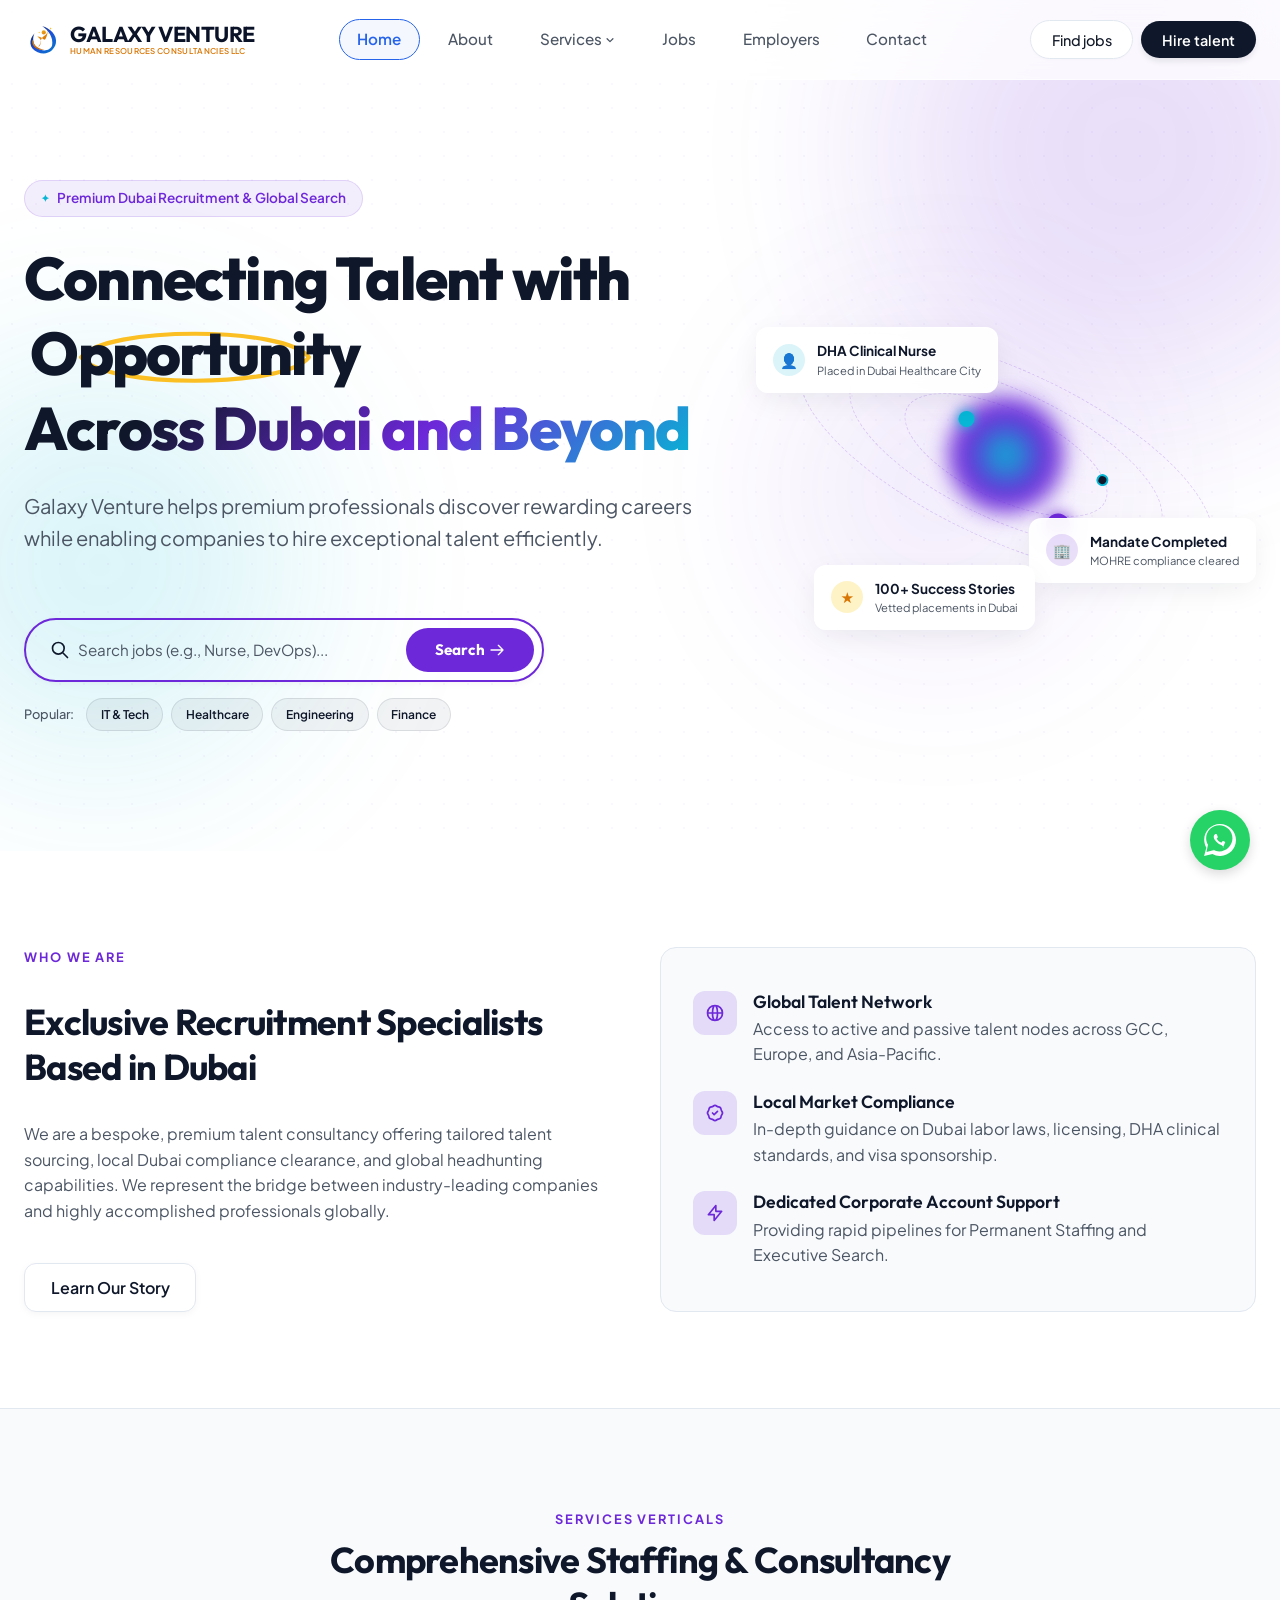
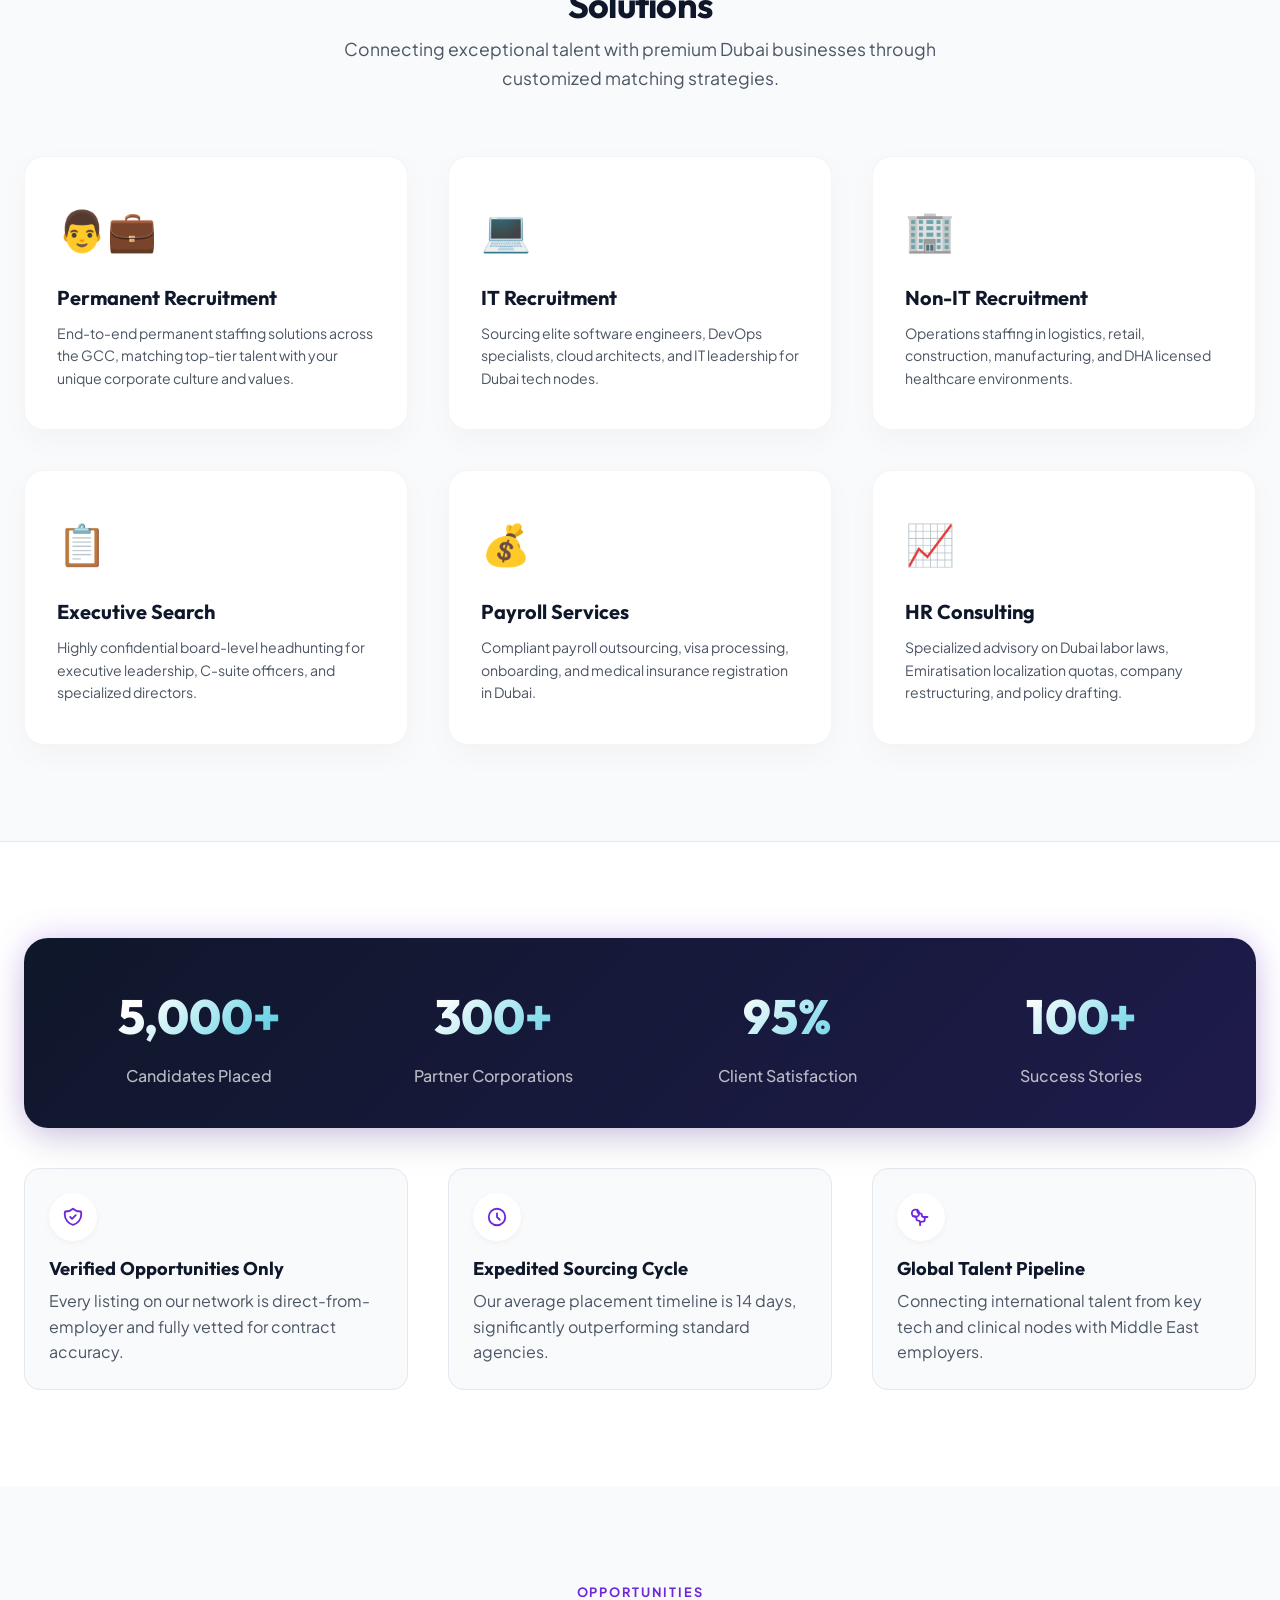
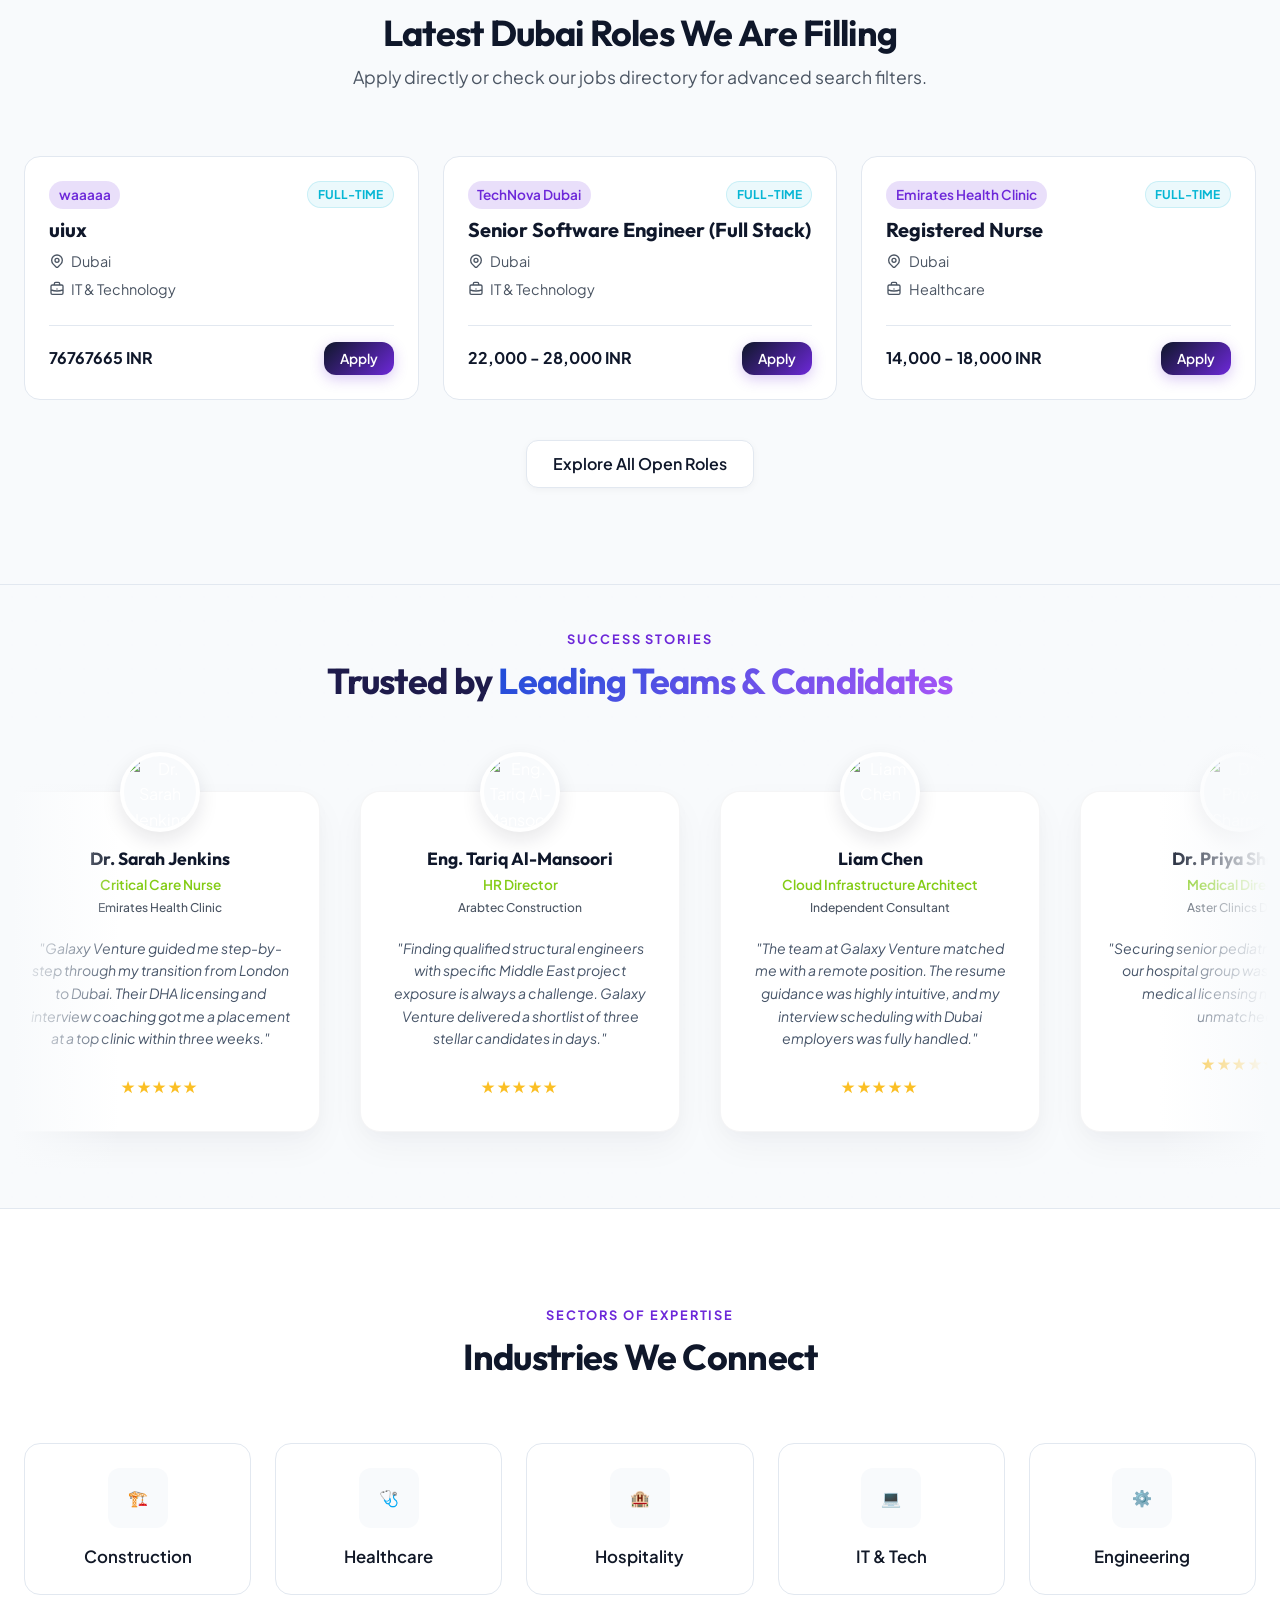
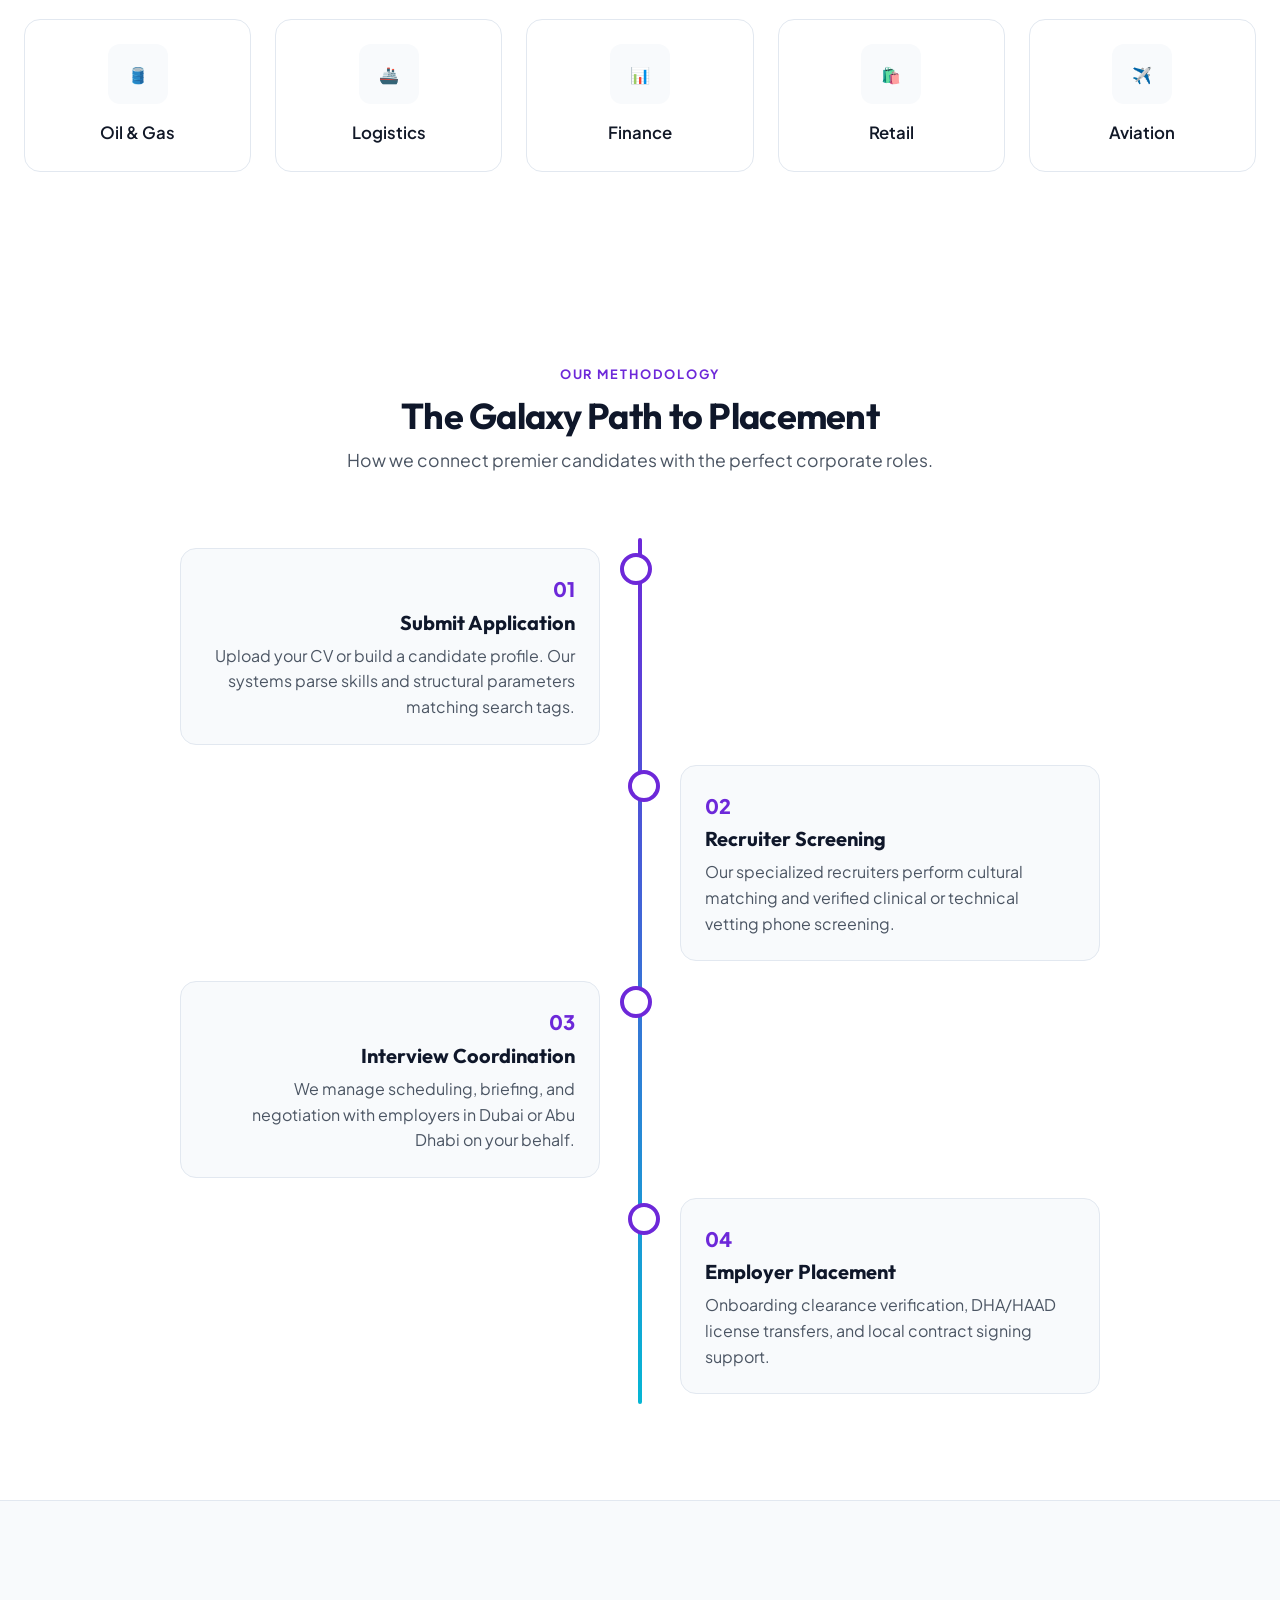
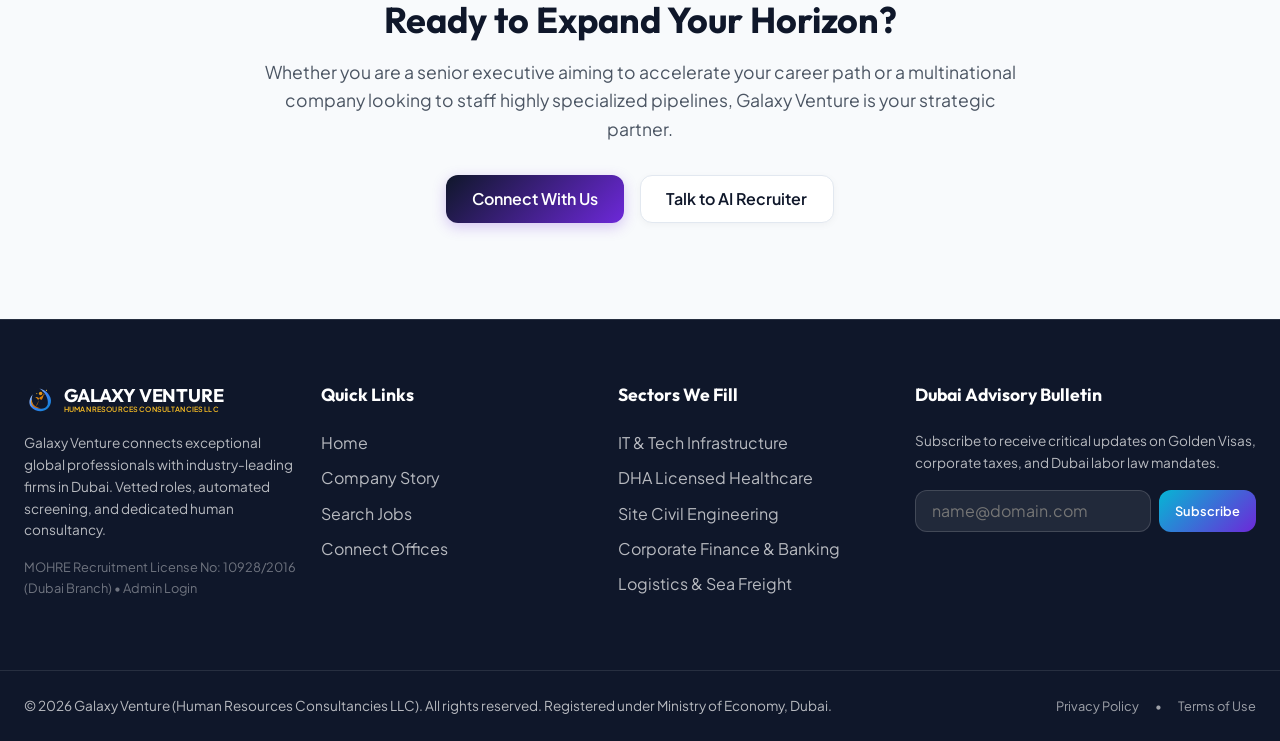
==== commit 74645f4c: "Convert header Find Jobs and Hire Talent action buttons to small icons on mobile screens" ====
--- a/index.html
+++ b/index.html
@@ -5,7 +5,7 @@
   <meta name="viewport" content="width=device-width, initial-scale=1.0">
   <title>Galaxy Venture | Human Resources Consultancies LLC Dubai</title>
   <meta name="description" content="Galaxy Venture (Human Resources Consultancies LLC) connects elite global talent with premium companies across Dubai.">
-  <meta name="keywords" content="recruitment agency dubai, job consultancy dubai, headhunters dubai, executive search dubai, employment agency dubai, clinical license clearance dubai, tech jobs dubai">
+  <meta name="keywords" content="recruitment agency dubai, HR consultancy dubai, executive search dubai, headhunters dubai, IT recruitment dubai, healthcare staffing dubai, permanent recruitment dubai, DHA nursing recruitment, employment agency dubai, hiring consultants dubai, international job consultancy dubai, dubai recruitment firm, staffing solutions dubai">
   <meta name="google-site-verification" content="google42b0d2b49b78649f" />
   <link rel="icon" type="image/png" href="logo.png">
   <link rel="canonical" href="https://galaxyventurehrc.com/">
@@ -122,12 +122,12 @@
         <div class="nav-dropdown">
           <span class="nav-link dropdown-toggle" data-page="services" onclick="navigateTo('services')">Services <svg style="width:10px;height:10px;margin-left:0.2rem;" fill="none" stroke="currentColor" viewBox="0 0 24 24"><path stroke-linecap="round" stroke-linejoin="round" stroke-width="3" d="M19 9l-7 7-7-7"></path></svg></span>
           <div class="dropdown-menu">
-            <span class="dropdown-item" onclick="navigateTo('services')">👨💼 Permanent Recruitment</span>
-            <span class="dropdown-item" onclick="navigateTo('services')">💻 IT Recruitment</span>
-            <span class="dropdown-item" onclick="navigateTo('services')">🏢 Non-IT Recruitment</span>
-            <span class="dropdown-item" onclick="navigateTo('services')">📋 Executive Search</span>
-            <span class="dropdown-item" onclick="navigateTo('services')">💰 Payroll Services</span>
-            <span class="dropdown-item" onclick="navigateTo('services')">📈 HR Consulting</span>
+            <span class="dropdown-item" onclick="navigateTo('services')">Permanent Recruitment</span>
+            <span class="dropdown-item" onclick="navigateTo('services')">IT Recruitment</span>
+            <span class="dropdown-item" onclick="navigateTo('services')">Non-IT Recruitment</span>
+            <span class="dropdown-item" onclick="navigateTo('services')">Executive Search</span>
+            <span class="dropdown-item" onclick="navigateTo('services')">Payroll Services</span>
+            <span class="dropdown-item" onclick="navigateTo('services')">HR Consulting</span>
           </div>
         </div>
         <span class="nav-link" data-page="jobs">Jobs</span>
@@ -136,8 +136,18 @@
       </nav>
 
       <div class="header-actions">
-        <button class="btn btn-find-jobs" onclick="navigateTo('jobs')">Find jobs</button>
-        <button class="btn btn-hire-talent" onclick="handleHireTalentClick()">Hire talent</button>
+        <button class="btn btn-find-jobs" onclick="navigateTo('jobs')">
+          <span class="btn-text">Find jobs</span>
+          <span class="btn-icon">
+            <svg style="width:18px;height:18px;display:block;" fill="none" stroke="currentColor" viewBox="0 0 24 24"><path stroke-linecap="round" stroke-linejoin="round" stroke-width="2.5" d="M21 21l-6-6m2-5a7 7 0 11-14 0 7 7 0 0114 0z"></path></svg>
+          </span>
+        </button>
+        <button class="btn btn-hire-talent" onclick="handleHireTalentClick()">
+          <span class="btn-text">Hire talent</span>
+          <span class="btn-icon">
+            <svg style="width:18px;height:18px;display:block;" fill="none" stroke="currentColor" viewBox="0 0 24 24"><path stroke-linecap="round" stroke-linejoin="round" stroke-width="2.5" d="M18 9v3m0 0v3m0-3h3m-3 0h-3m-2-5a4 4 0 11-8 0 4 4 0 018 0zM3 20a6 6 0 0112 0v1H3v-1z"></path></svg>
+          </span>
+        </button>
         
         <!-- Mobile menu toggle -->
         <div class="mobile-toggle" onclick="document.getElementById('navbar-links').classList.toggle('open')">
--- a/styles.css
+++ b/styles.css
@@ -2509,7 +2509,7 @@
 .hero-search-form {
   display: flex;
   background: transparent;
-  border: 2px solid #84cc16; /* Lime green stroke */
+  border: 2px solid var(--cosmic-purple); /* Cosmic purple stroke */
   padding: 0.5rem;
   border-radius: 100px;
   width: 100%;
@@ -2520,8 +2520,8 @@
 }
 
 .hero-search-form:focus-within {
-  border-color: #65a30d;
-  box-shadow: 0 0 20px rgba(132, 204, 22, 0.2);
+  border-color: #5b21b6;
+  box-shadow: 0 0 20px rgba(109, 40, 217, 0.25);
 }
 
 .hero-search-input-wrap {
@@ -2554,7 +2554,7 @@
 }
 
 .hero-search-btn {
-  background: #84cc16;
+  background: var(--cosmic-purple);
   color: var(--pure-white);
   border: none;
   outline: none;
@@ -2570,7 +2570,7 @@
 }
 
 .hero-search-btn:hover {
-  background: #65a30d;
+  background: #5b21b6;
   transform: scale(1.03);
 }
 
@@ -2603,9 +2603,9 @@
 }
 
 .hero-tag-pill:hover {
-  background: rgba(132, 204, 22, 0.1);
-  color: #65a30d;
-  border-color: rgba(132, 204, 22, 0.3);
+  background: var(--cosmic-purple-light);
+  color: var(--cosmic-purple);
+  border-color: rgba(109, 40, 217, 0.3);
   transform: translateY(-1px);
 }
 
@@ -2964,3 +2964,89 @@
   padding-top: 2.5rem !important;
   padding-bottom: 2.5rem !important;
 }
+
+/* --- TESTIMONIALS ENDLESS MARQUEE SCROLLING Track --- */
+.testimonials-marquee-container {
+  overflow: hidden;
+  position: relative;
+  width: 100%;
+  padding: 1rem 0;
+}
+
+.testimonials-marquee-container::before,
+.testimonials-marquee-container::after {
+  content: "";
+  position: absolute;
+  top: 0;
+  width: 120px;
+  height: 100%;
+  z-index: 10;
+  pointer-events: none;
+}
+
+.testimonials-marquee-container::before {
+  left: 0;
+  background: linear-gradient(to right, #f8fafc 10%, transparent 100%);
+}
+
+.testimonials-marquee-container::after {
+  right: 0;
+  background: linear-gradient(to left, #f8fafc 10%, transparent 100%);
+}
+
+.testimonials-marquee-track {
+  display: flex;
+  gap: 2.5rem;
+  width: max-content;
+  animation: marqueeTestimonials 55s linear infinite;
+}
+
+.testimonials-marquee-track:hover {
+  animation-play-state: paused;
+}
+
+.testimonials-marquee-track .testimonial-grid-card {
+  width: 320px !important;
+  flex-shrink: 0 !important;
+  margin-top: 40px !important;
+  margin-bottom: 20px !important;
+}
+
+@keyframes marqueeTestimonials {
+  0% {
+    transform: translateX(0);
+  }
+  100% {
+    transform: translateX(-50%);
+  }
+}
+
+/* --- RESPONSIVE ACTION BUTTONS TABS ON MOBILE --- */
+.header-actions .btn-icon {
+  display: none;
+}
+
+@media (max-width: 768px) {
+  .header-actions .btn-text {
+    display: none !important;
+  }
+  
+  .header-actions .btn-icon {
+    display: inline-flex !important;
+    align-items: center;
+    justify-content: center;
+  }
+  
+  .header-actions .btn-find-jobs,
+  .header-actions .btn-hire-talent {
+    padding: 0 !important;
+    width: 38px !important;
+    height: 38px !important;
+    min-width: unset !important;
+    border-radius: 50% !important;
+    display: inline-flex !important;
+    align-items: center;
+    justify-content: center;
+    box-shadow: 0 4px 12px rgba(15, 23, 42, 0.08) !important;
+  }
+}
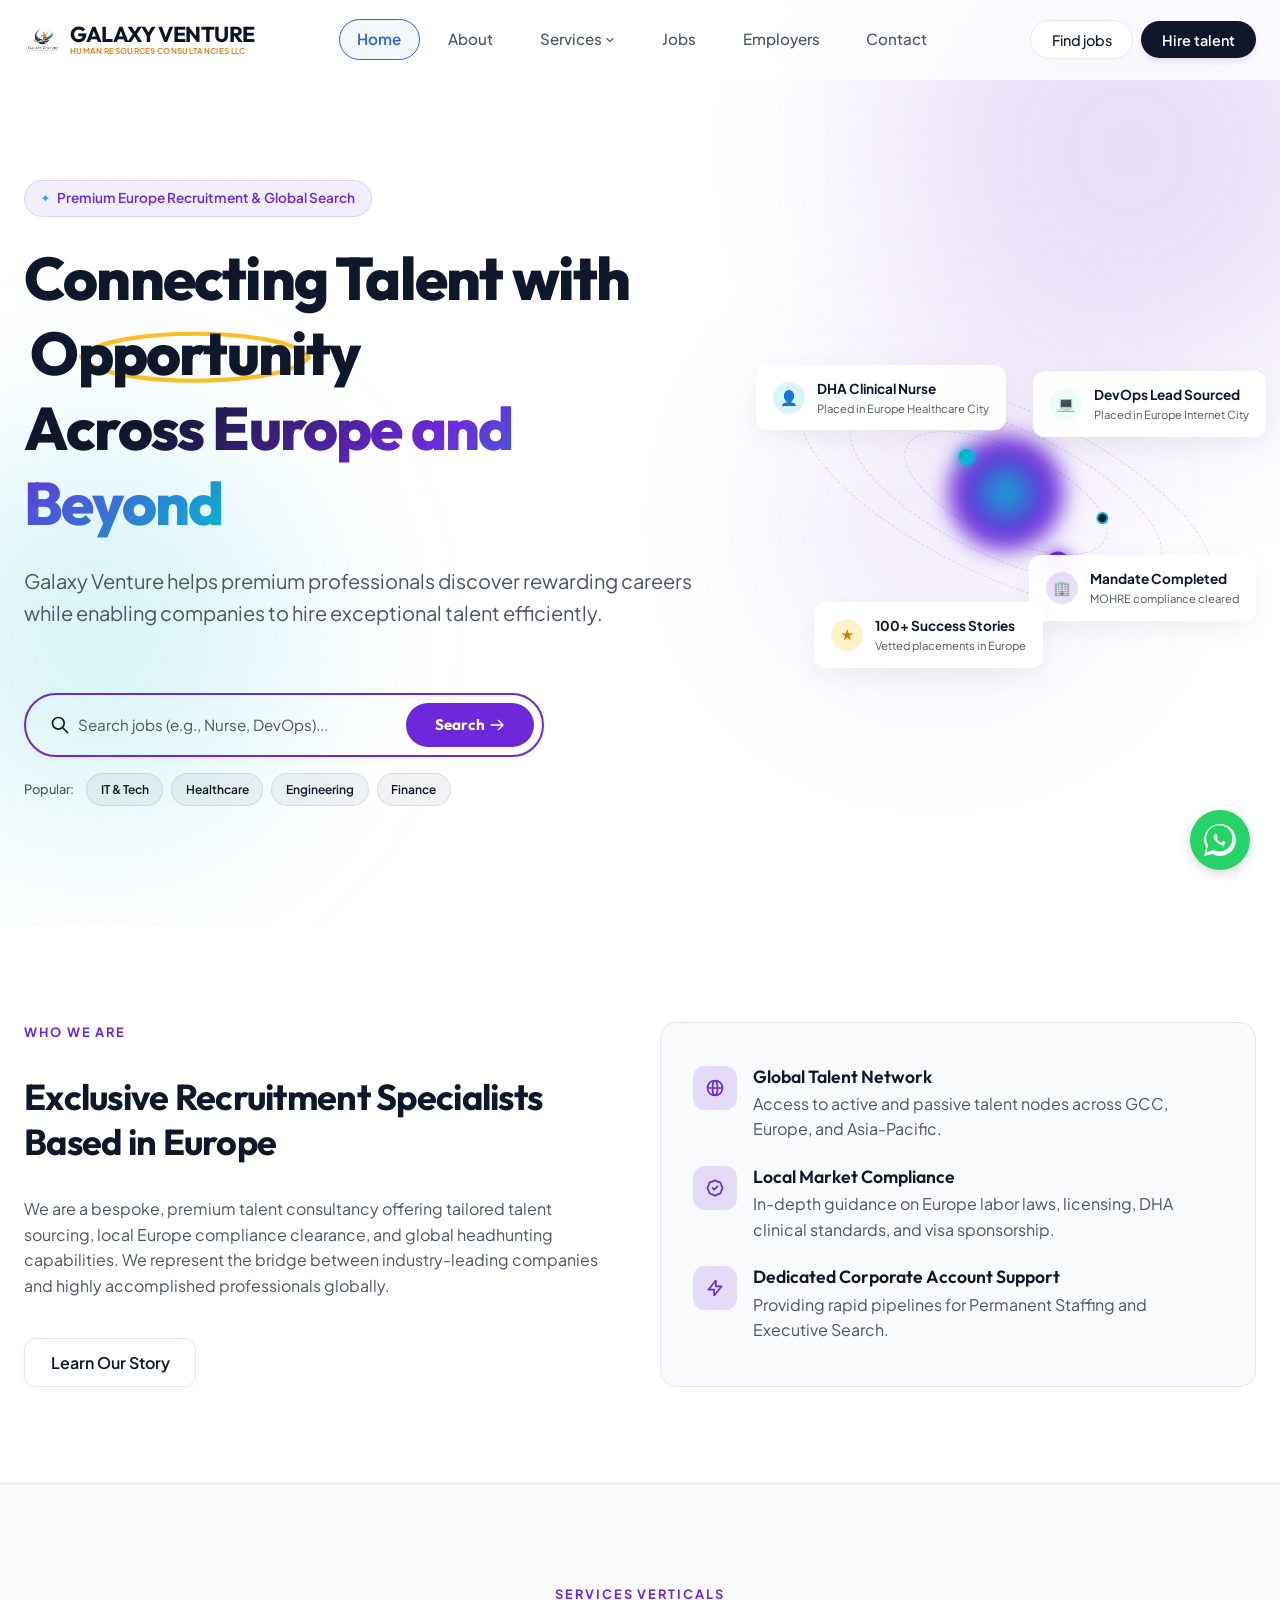
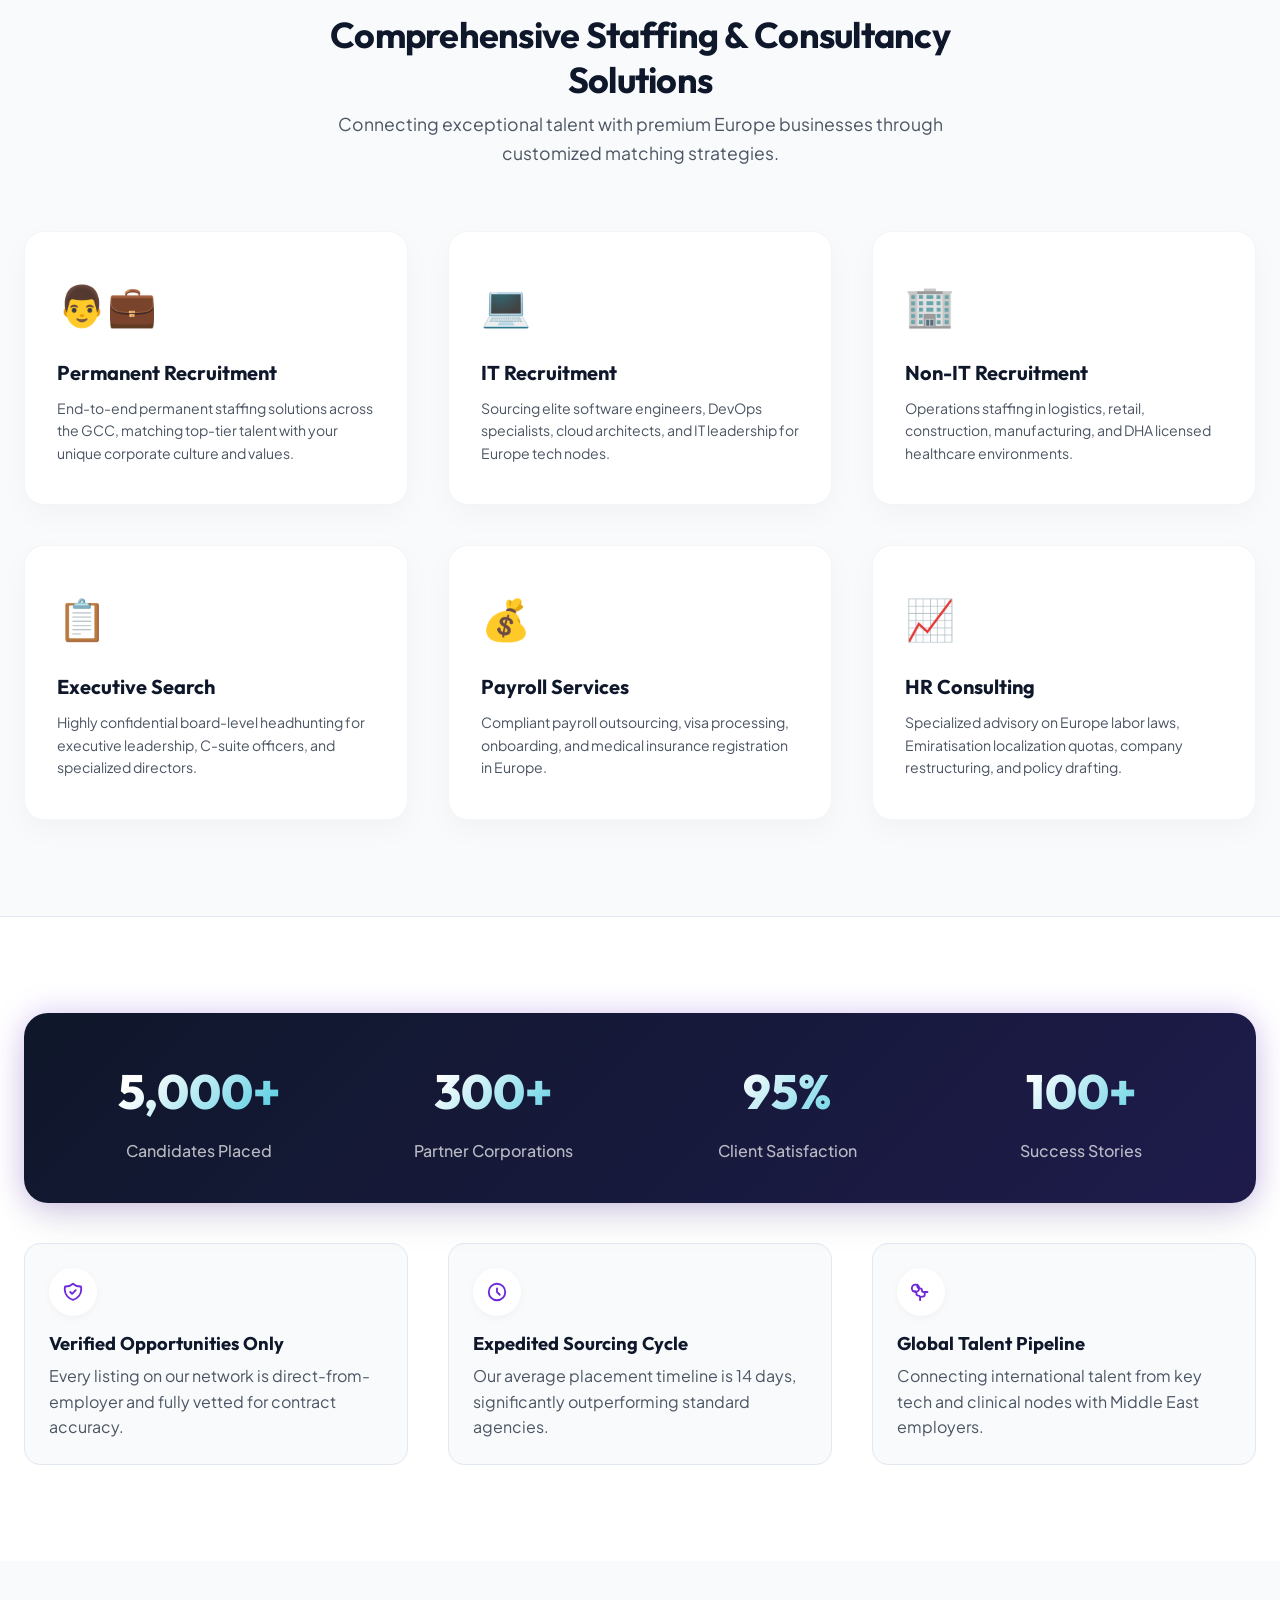
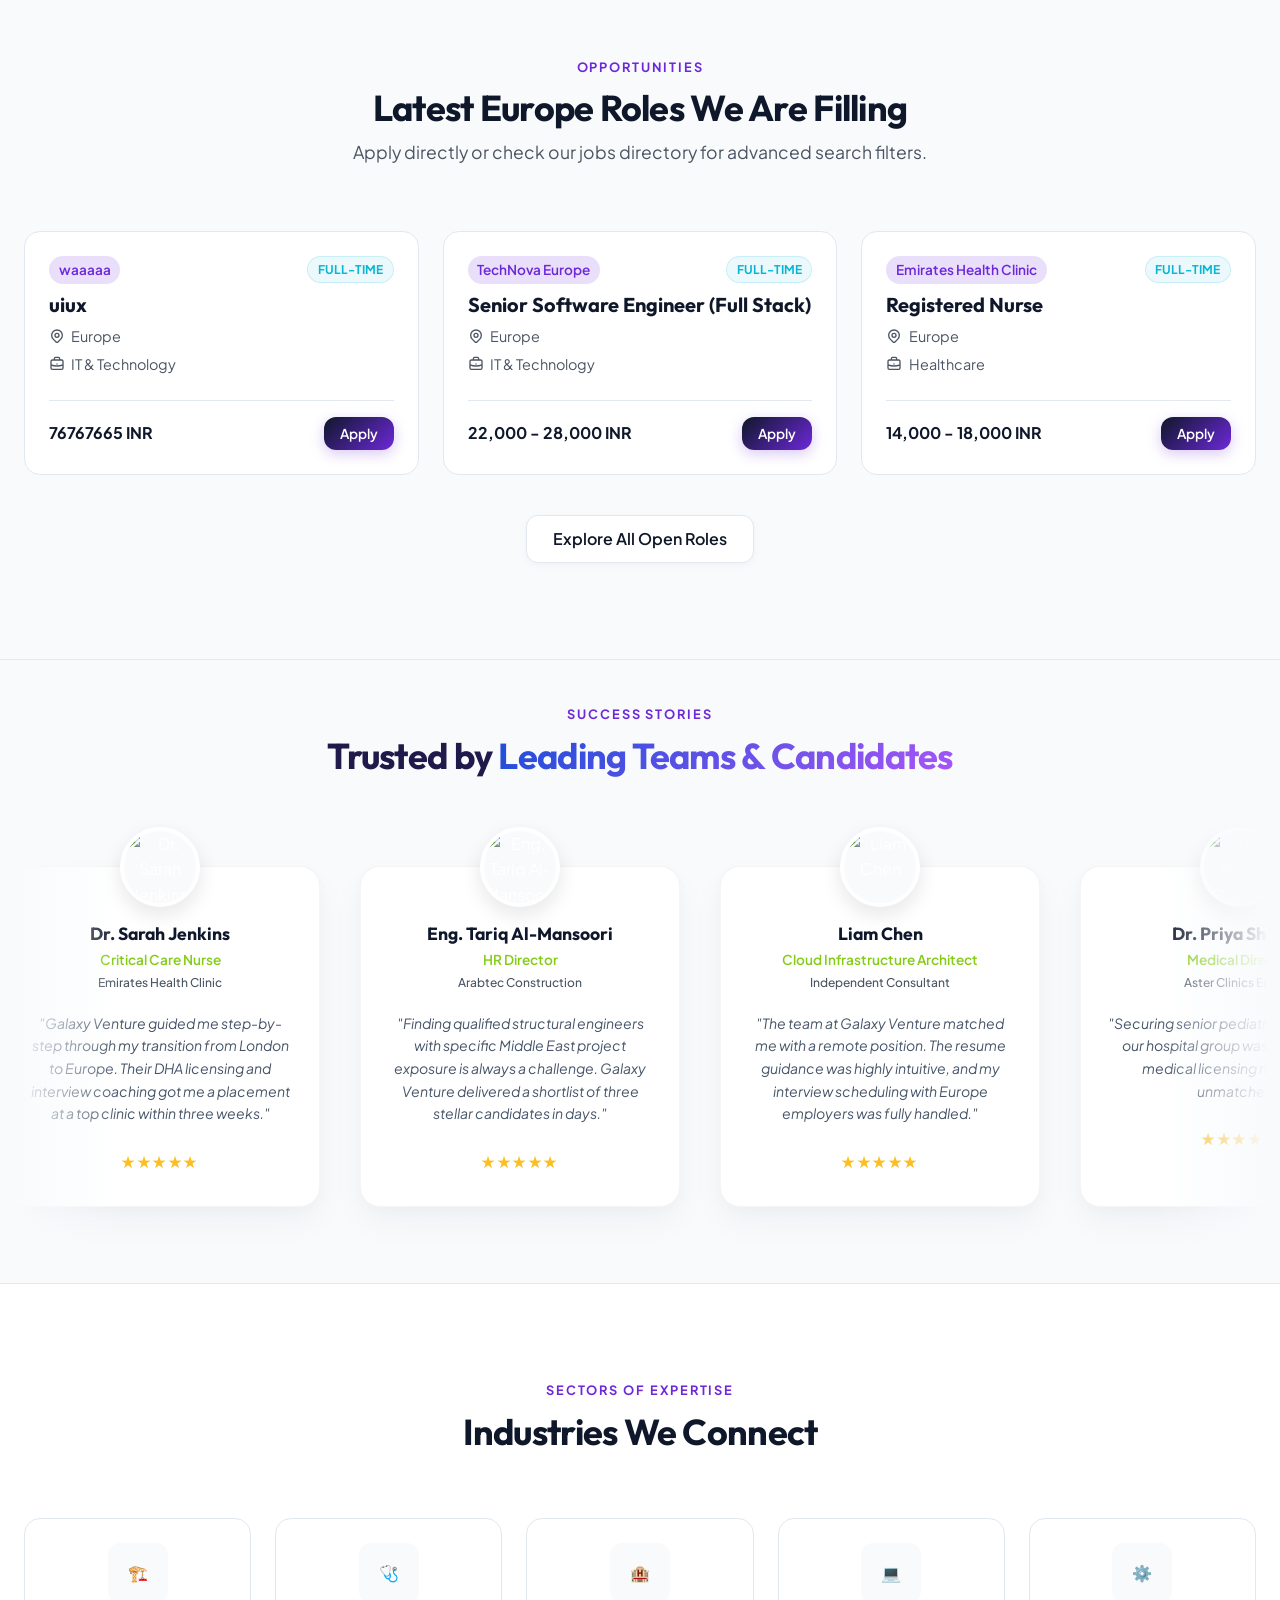
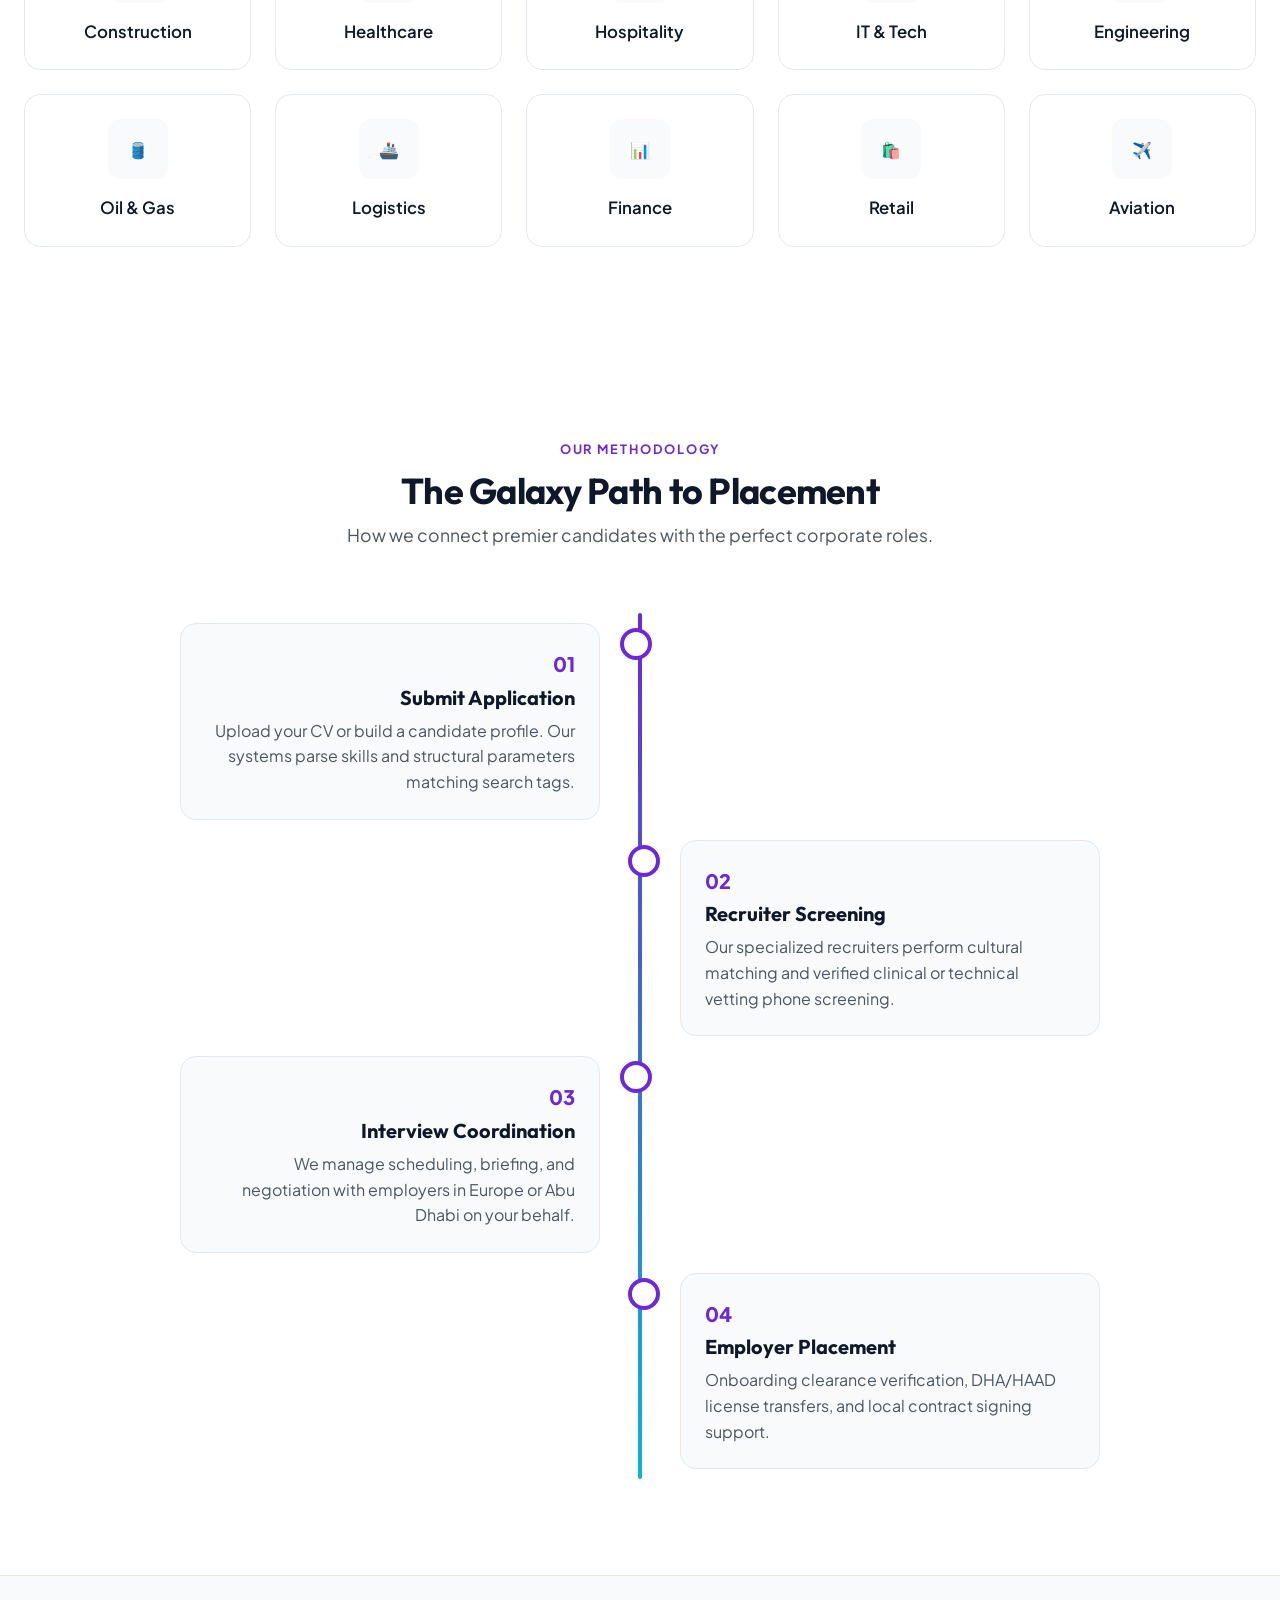
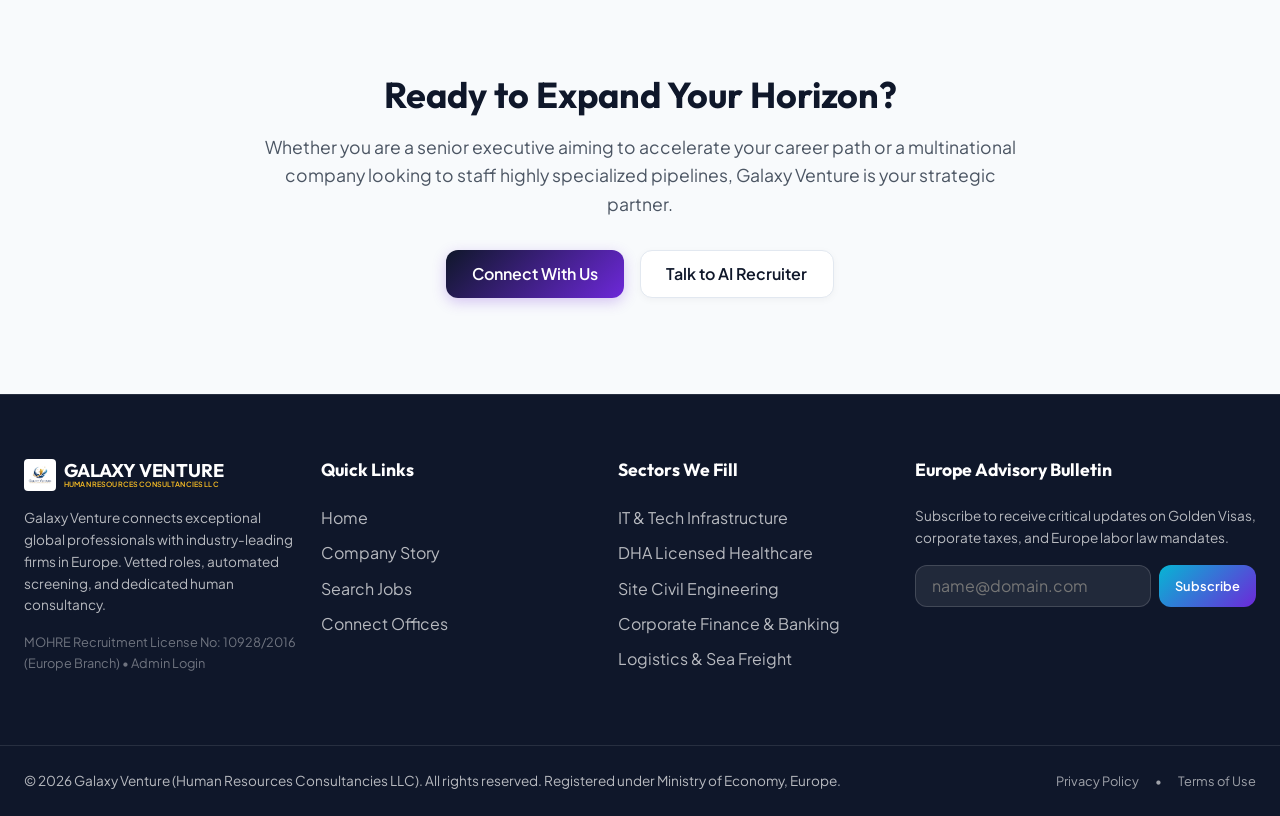
==== commit 180374a9: "Replace file upload modal with job application form and WhatsApp redirection" ====
--- a/index.html
+++ b/index.html
@@ -3,9 +3,9 @@
 <head>
   <meta charset="UTF-8">
   <meta name="viewport" content="width=device-width, initial-scale=1.0">
-  <title>Galaxy Venture | Human Resources Consultancies LLC Dubai</title>
-  <meta name="description" content="Galaxy Venture (Human Resources Consultancies LLC) connects elite global talent with premium companies across Dubai.">
-  <meta name="keywords" content="recruitment agency dubai, HR consultancy dubai, executive search dubai, headhunters dubai, IT recruitment dubai, healthcare staffing dubai, permanent recruitment dubai, DHA nursing recruitment, employment agency dubai, hiring consultants dubai, international job consultancy dubai, dubai recruitment firm, staffing solutions dubai">
+  <title>Galaxy Venture | Human Resources Consultancies LLC Europe</title>
+  <meta name="description" content="Galaxy Venture (Human Resources Consultancies LLC) connects elite global talent with premium companies across Europe.">
+  <meta name="keywords" content="recruitment agency europe, HR consultancy europe, executive search europe, headhunters europe, IT recruitment europe, healthcare staffing europe, permanent recruitment europe, DHA nursing recruitment, employment agency europe, hiring consultants europe, international job consultancy europe, europe recruitment firm, staffing solutions europe">
   <meta name="google-site-verification" content="google42b0d2b49b78649f" />
   <link rel="icon" type="image/png" href="logo.png">
   <link rel="canonical" href="https://galaxyventurehrc.com/">
@@ -23,15 +23,15 @@
   <!-- Open Graph / Facebook -->
   <meta property="og:type" content="website">
   <meta property="og:url" content="https://galaxyventurehrc.com/">
-  <meta property="og:title" content="Galaxy Venture | Human Resources Consultancies LLC Dubai">
-  <meta property="og:description" content="Galaxy Venture (Human Resources Consultancies LLC) connects elite global talent with premium companies across Dubai. Vetted job listings and executive search.">
+  <meta property="og:title" content="Galaxy Venture | Human Resources Consultancies LLC Europe">
+  <meta property="og:description" content="Galaxy Venture (Human Resources Consultancies LLC) connects elite global talent with premium companies across Europe. Vetted job listings and executive search.">
   <meta property="og:image" content="https://galaxyventurehrc.com/logo.png">
 
   <!-- Twitter -->
   <meta property="twitter:card" content="summary_large_image">
   <meta property="twitter:url" content="https://galaxyventurehrc.com/">
-  <meta property="twitter:title" content="Galaxy Venture | Human Resources Consultancies LLC Dubai">
-  <meta property="twitter:description" content="Connecting elite global talent with premium companies across Dubai. Vetted job listings, compliance vetting, and executive search.">
+  <meta property="twitter:title" content="Galaxy Venture | Human Resources Consultancies LLC Europe">
+  <meta property="twitter:description" content="Connecting elite global talent with premium companies across Europe. Vetted job listings, compliance vetting, and executive search.">
   <meta property="twitter:image" content="https://galaxyventurehrc.com/logo.png">
 
   <!-- JSON-LD Schema Markup -->
@@ -47,8 +47,8 @@
     "priceRange": "$$$",
     "address": {
       "@type": "PostalAddress",
-      "streetAddress": "345, Zone 2, Central Plaza, Dubai Investment Park 1",
-      "addressLocality": "Dubai",
+      "streetAddress": "345, Zone 2, Central Plaza, Europe Investment Park 1",
+      "addressLocality": "Europe",
       "addressCountry": "AE"
     },
     "geo": {
@@ -88,28 +88,7 @@
   <header>
     <div class="container header-container">
       <a href="#" onclick="event.preventDefault(); navigateTo('home');" class="logo" style="display:flex; align-items:center; gap:0.5rem;">
-        <svg viewBox="0 0 100 100" fill="none" style="width: 38px; height: 38px; flex-shrink: 0;" xmlns="http://www.w3.org/2000/svg">
-          <defs>
-            <linearGradient id="blueSwirl" x1="10" y1="10" x2="90" y2="90" gradientUnits="userSpaceOnUse">
-              <stop offset="0%" stop-color="#0b1329" />
-              <stop offset="50%" stop-color="#1d4ed8" />
-              <stop offset="100%" stop-color="#0284c7" />
-            </linearGradient>
-            <linearGradient id="goldFigure" x1="30" y1="20" x2="70" y2="80" gradientUnits="userSpaceOnUse">
-              <stop offset="0%" stop-color="#fbbf24" />
-              <stop offset="50%" stop-color="#d97706" />
-              <stop offset="100%" stop-color="#b45309" />
-            </linearGradient>
-          </defs>
-          <path d="M 28 32 C 12 48, 12 72, 36 82 C 60 92, 80 78, 84 58 C 88 38, 68 18, 48 14 C 64 24, 78 44, 74 64 C 70 78, 50 82, 36 72 C 22 62, 22 42, 28 32 Z" fill="url(#blueSwirl)" />
-          <path d="M 22 52 C 20 68, 36 78, 54 76 C 40 74, 26 66, 25 54 C 24.5 52, 23 48, 22 52 Z" fill="url(#goldFigure)" />
-          <circle cx="52" cy="30" r="5.5" fill="url(#goldFigure)" />
-          <path d="M 38 68 C 42 66, 45 58, 45 54 C 45 49, 39 44, 35 41 C 43 39, 49 47, 53 49 C 57 51, 60 41, 64 24 C 60 36, 56 38, 51 41 C 47 43, 44 50, 44 55 C 44 60, 36 69, 38 68 Z" fill="url(#goldFigure)" />
-          <path d="M 68 20 L 70 23 L 72 20 L 70 17 Z" fill="#fbbf24" />
-          <path d="M 38 30 L 40 32 L 42 30 L 40 28 Z" fill="#fbbf24" />
-          <circle cx="58" cy="22" r="1" fill="#fbbf24" />
-          <circle cx="65" cy="33" r="1" fill="#fbbf24" />
-        </svg>
+        <img src="logo.png" style="width: 38px; height: 38px; object-fit: contain; flex-shrink: 0;" alt="Galaxy Venture Logo">
         <div style="display:flex; flex-direction:column; line-height:1.15;">
           <span style="font-family:'Outfit', sans-serif; font-weight:700; font-size:1.35rem; color:#0b1329; letter-spacing:-0.02em;">GALAXY VENTURE</span>
           <span style="font-family:'Plus Jakarta Sans', sans-serif; font-weight:600; font-size:0.5rem; color:#d97706; letter-spacing:0.04em; text-transform:uppercase;">Human Resources Consultancies LLC</span>
@@ -169,35 +148,14 @@
     <div class="container grid-4">
       <div>
         <div class="footer-logo" style="display:flex; align-items:center; gap:0.5rem;">
-          <svg viewBox="0 0 100 100" fill="none" style="width: 32px; height: 32px; flex-shrink: 0;" xmlns="http://www.w3.org/2000/svg">
-            <defs>
-              <linearGradient id="blueSwirlF" x1="10" y1="10" x2="90" y2="90" gradientUnits="userSpaceOnUse">
-                <stop offset="0%" stop-color="#ffffff" />
-                <stop offset="50%" stop-color="#3b82f6" />
-                <stop offset="100%" stop-color="#0284c7" />
-              </linearGradient>
-              <linearGradient id="goldFigureF" x1="30" y1="20" x2="70" y2="80" gradientUnits="userSpaceOnUse">
-                <stop offset="0%" stop-color="#fbbf24" />
-                <stop offset="50%" stop-color="#d97706" />
-                <stop offset="100%" stop-color="#b45309" />
-              </linearGradient>
-            </defs>
-            <path d="M 28 32 C 12 48, 12 72, 36 82 C 60 92, 80 78, 84 58 C 88 38, 68 18, 48 14 C 64 24, 78 44, 74 64 C 70 78, 50 82, 36 72 C 22 62, 22 42, 28 32 Z" fill="url(#blueSwirlF)" />
-            <path d="M 22 52 C 20 68, 36 78, 54 76 C 40 74, 26 66, 25 54 C 24.5 52, 23 48, 22 52 Z" fill="url(#goldFigureF)" />
-            <circle cx="52" cy="30" r="5.5" fill="url(#goldFigureF)" />
-            <path d="M 38 68 C 42 66, 45 58, 45 54 C 45 49, 39 44, 35 41 C 43 39, 49 47, 53 49 C 57 51, 60 41, 64 24 C 60 36, 56 38, 51 41 C 47 43, 44 50, 44 55 C 44 60, 36 69, 38 68 Z" fill="url(#goldFigureF)" />
-            <path d="M 68 20 L 70 23 L 72 20 L 70 17 Z" fill="#fbbf24" />
-            <path d="M 38 30 L 40 32 L 42 30 L 40 28 Z" fill="#fbbf24" />
-            <circle cx="58" cy="22" r="1" fill="#fbbf24" />
-            <circle cx="65" cy="33" r="1" fill="#fbbf24" />
-          </svg>
+          <img src="logo.png" style="width: 32px; height: 32px; object-fit: contain; flex-shrink: 0; background: white; padding: 2px; border-radius: 4px;" alt="Galaxy Venture Logo">
           <div style="display:flex; flex-direction:column; line-height:1.1;">
             <span style="font-family:'Outfit', sans-serif; font-weight:700; font-size:1.15rem; color:#ffffff; letter-spacing:-0.01em;">GALAXY VENTURE</span>
             <span style="font-family:'Plus Jakarta Sans', sans-serif; font-weight:600; font-size:0.45rem; color:#fbbf24; letter-spacing:0.02em; text-transform:uppercase;">Human Resources Consultancies LLC</span>
           </div>
         </div>
-        <p style="font-size:0.85rem; margin-bottom:1rem;">Galaxy Venture connects exceptional global professionals with industry-leading firms in Dubai. Vetted roles, automated screening, and dedicated human consultancy.</p>
-        <p style="font-size:0.8rem; color:rgba(255,255,255,0.4); cursor:pointer;" onclick="openAdminLoginModal()">MOHRE Recruitment License No: 10928/2016 (Dubai Branch) • Admin Login</p>
+        <p style="font-size:0.85rem; margin-bottom:1rem;">Galaxy Venture connects exceptional global professionals with industry-leading firms in Europe. Vetted roles, automated screening, and dedicated human consultancy.</p>
+        <p style="font-size:0.8rem; color:rgba(255,255,255,0.4); cursor:pointer;" onclick="openAdminLoginModal()">MOHRE Recruitment License No: 10928/2016 (Europe Branch) • Admin Login</p>
       </div>
       <div>
         <h4 class="footer-col-title">Quick Links</h4>
@@ -219,8 +177,8 @@
         </ul>
       </div>
       <div>
-        <h4 class="footer-col-title">Dubai Advisory Bulletin</h4>
-        <p style="font-size:0.85rem; margin-bottom:0.5rem;">Subscribe to receive critical updates on Golden Visas, corporate taxes, and Dubai labor law mandates.</p>
+        <h4 class="footer-col-title">Europe Advisory Bulletin</h4>
+        <p style="font-size:0.85rem; margin-bottom:0.5rem;">Subscribe to receive critical updates on Golden Visas, corporate taxes, and Europe labor law mandates.</p>
         <form class="newsletter-form" onsubmit="event.preventDefault(); showNotification('Subscribed successfully to newsletter!'); this.reset();">
           <input type="email" placeholder="name@domain.com" required>
           <button type="submit" class="btn btn-accent" style="padding:0.5rem 1rem; font-size:0.8rem;">Subscribe</button>
@@ -228,38 +186,46 @@
       </div>
     </div>
     <div class="container footer-bottom flex-between">
-      <p>&copy; 2026 Galaxy Venture (Human Resources Consultancies LLC). All rights reserved. Registered under Ministry of Economy, Dubai.</p>
+      <p>&copy; 2026 Galaxy Venture (Human Resources Consultancies LLC). All rights reserved. Registered under Ministry of Economy, Europe.</p>
       <div style="display:flex; gap:1rem; font-size:0.8rem; color:rgba(255,255,255,0.6);">
-        <a href="#" onclick="event.preventDefault(); showNotification('Privacy Policy is standard Dubai compliance layout.');">Privacy Policy</a>
+        <a href="#" onclick="event.preventDefault(); showNotification('Privacy Policy is standard Europe compliance layout.');">Privacy Policy</a>
         <span>•</span>
-        <a href="#" onclick="event.preventDefault(); showNotification('Terms of Use align with Dubai labor regulations.');">Terms of Use</a>
+        <a href="#" onclick="event.preventDefault(); showNotification('Terms of Use align with Europe labor regulations.');">Terms of Use</a>
       </div>
     </div>
   </footer>
 
-  <!-- RESUME UPLOAD MODAL -->
+  <!-- JOB APPLICATION MODAL -->
   <div class="modal-overlay" id="upload-modal-overlay">
     <div class="modal-content">
       <div class="modal-close" onclick="closeResumeUploadModal()">✕</div>
-      <h3 class="modal-title">Upload Candidate Profile</h3>
-      <p class="modal-subtitle">Our CV parsing engine scans for technical skills, experience matrices, and Dubai compliance layouts.</p>
+      <h3 class="modal-title">Apply for Job</h3>
+      <p class="modal-subtitle">Enter your professional details to initiate your application via WhatsApp.</p>
       
-      <div class="upload-drag-area" id="upload-drag-area">
-        <div class="upload-icon">
-          <svg fill="none" stroke="currentColor" viewBox="0 0 24 24"><path stroke-linecap="round" stroke-linejoin="round" stroke-width="1.5" d="M7 16a4 4 0 01-.88-7.903A5 5 0 1115.9 6L16 6a5 5 0 011 9.9M15 13l-3-3m0 0l-3 3m3-3v12"></path></svg>
-        </div>
-        <p style="font-weight:600; color:var(--midnight-blue);">Drag and drop your resume file here</p>
-        <p style="font-size:0.8rem; color:var(--slate-text); margin-top:0.2rem;">Accepts PDF, DOCX, or TXT (Max 5MB)</p>
-        <button class="btn btn-secondary" style="margin-top:1rem; padding:0.4rem 1rem; font-size:0.8rem;">Browse Files</button>
-        <input type="file" id="resume-file-input" style="display:none;" accept=".pdf,.doc,.docx,.txt">
-      </div>
-      
-      <div class="upload-status-box" id="upload-status-box">
-        <div class="upload-progress-bar">
-          <div class="upload-progress-fill" id="upload-progress-fill"></div>
-        </div>
-        <p id="upload-status-label" style="font-size:0.85rem; font-weight:600; color:var(--slate-text); text-align:center;">Initiating upload sequence...</p>
-      </div>
+      <form onsubmit="handleJobApplicationSubmit(event)" style="margin-top: 1rem;">
+        <div class="form-group">
+          <label>Candidate Name</label>
+          <input type="text" id="app-name" class="form-control" placeholder="E.g., Hamdan Al-Neyadi" required>
+        </div>
+        <div class="form-group">
+          <label>Email Address</label>
+          <input type="email" id="app-email" class="form-control" placeholder="hamdan@gmail.com" required>
+        </div>
+        <div class="form-group">
+          <label>Phone Number</label>
+          <input type="tel" id="app-phone" class="form-control" placeholder="E.g., +91 85890 26612" required>
+        </div>
+        <div class="form-group">
+          <label>Job Title</label>
+          <input type="text" id="app-job-title" class="form-control" readonly>
+        </div>
+        <div class="form-group">
+          <label>Experience / Brief Summary</label>
+          <input type="text" id="app-experience" class="form-control" placeholder="E.g., 5 years in Software Engineering" required>
+        </div>
+        
+        <button type="submit" class="btn btn-primary" style="width:100%; justify-content:center; margin-top:1.5rem;">Apply Now via WhatsApp</button>
+      </form>
     </div>
   </div>
 
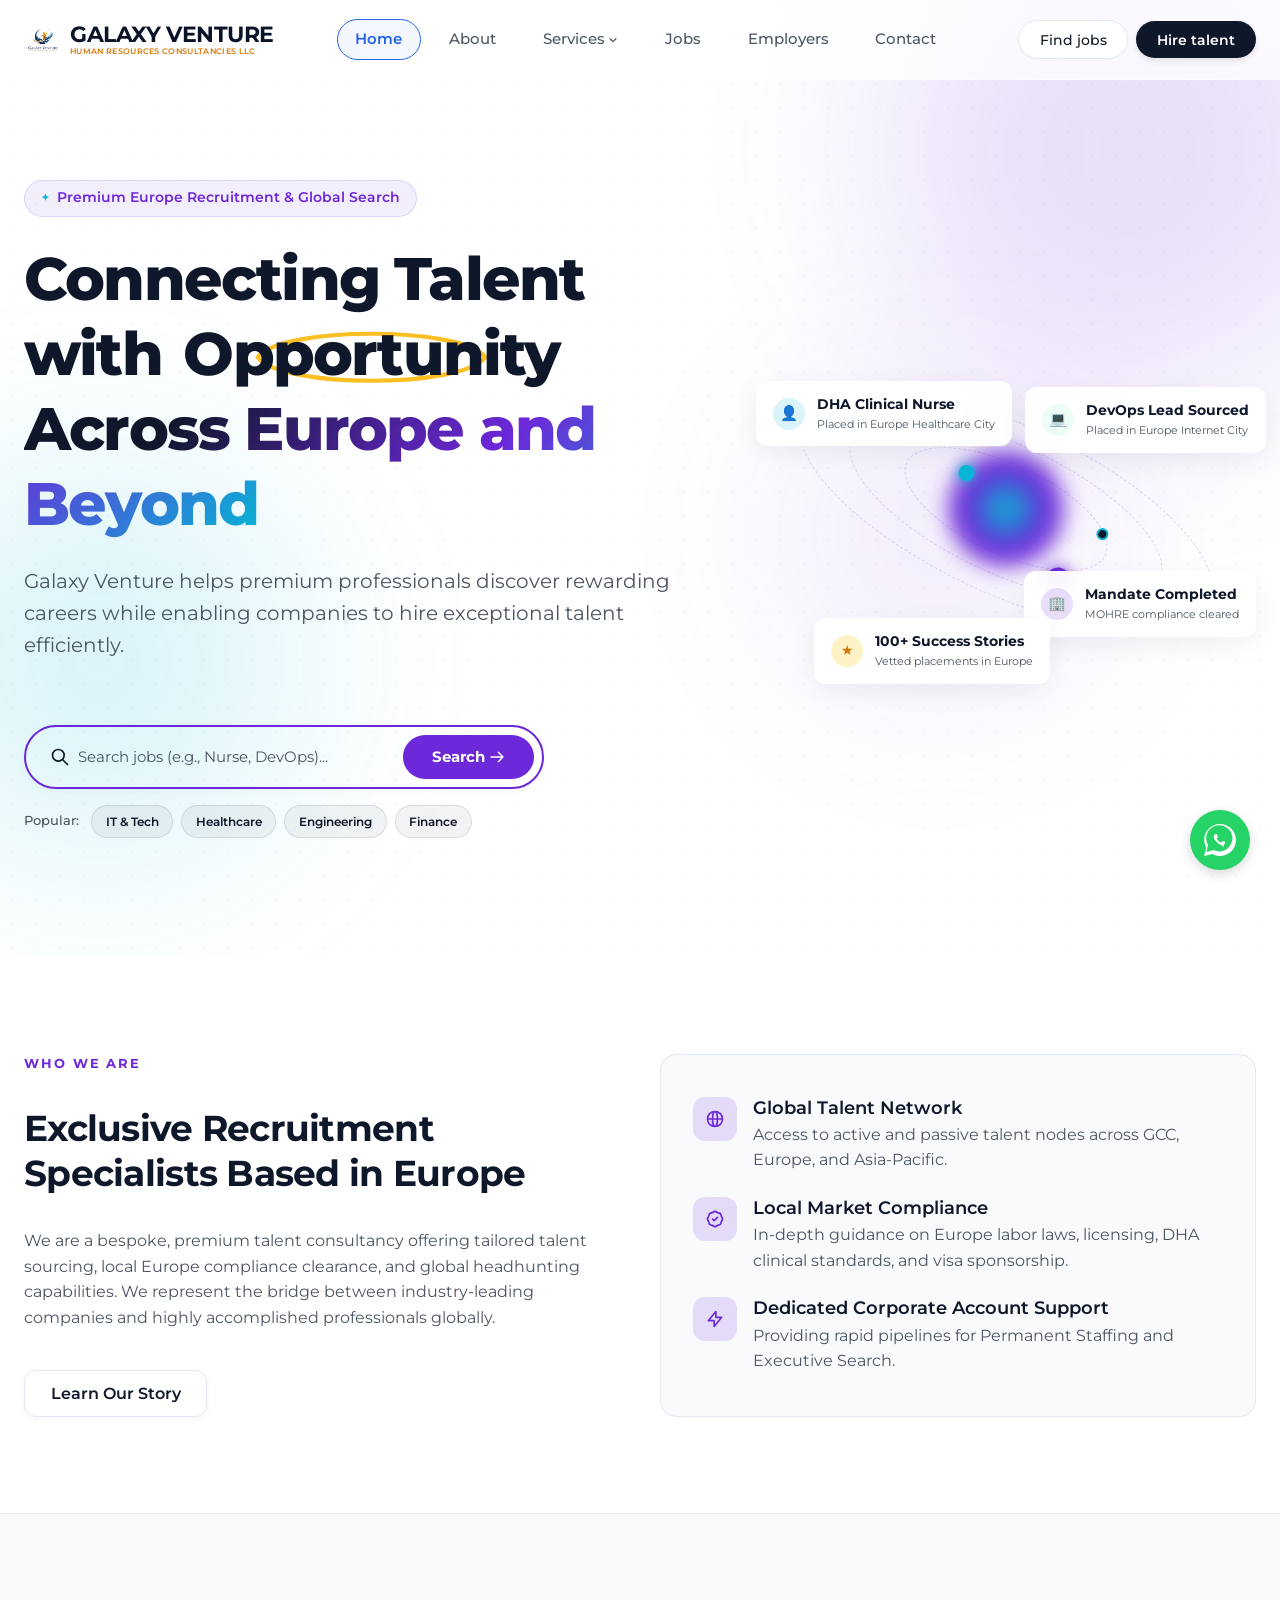
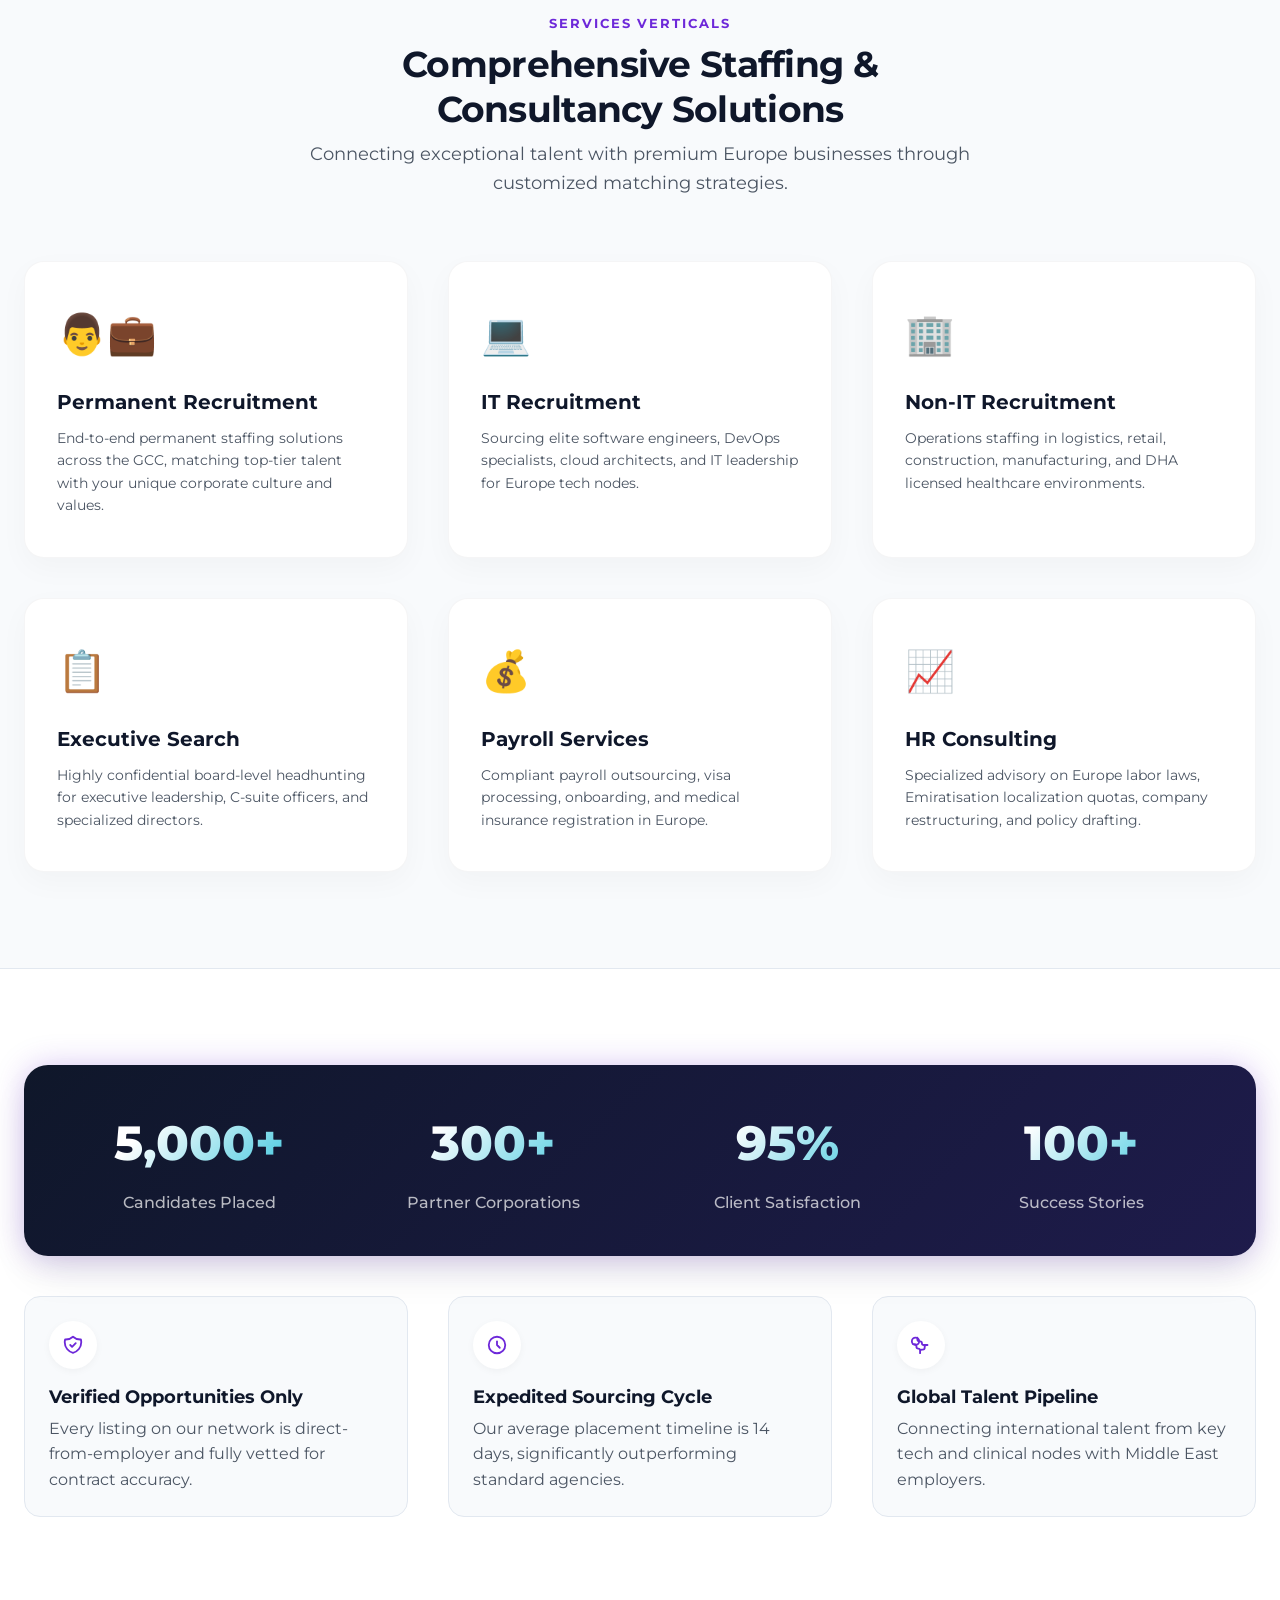
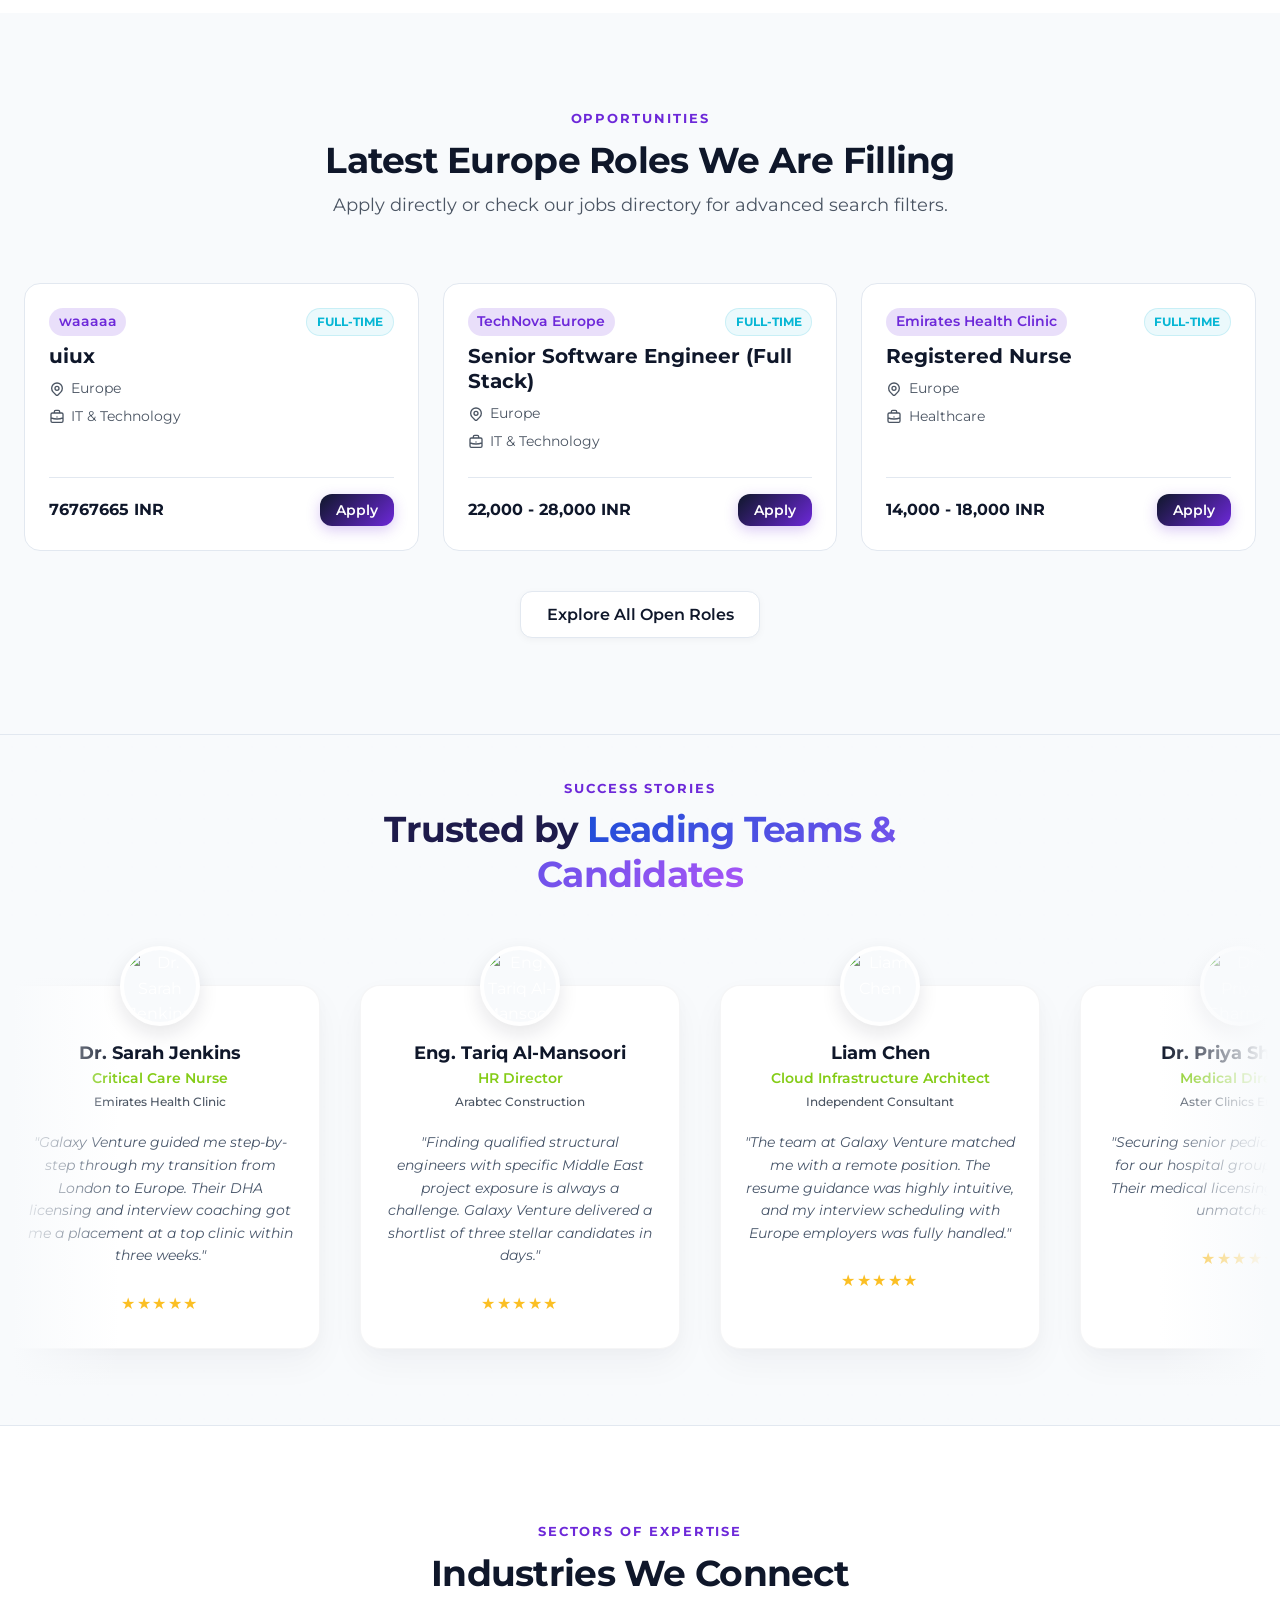
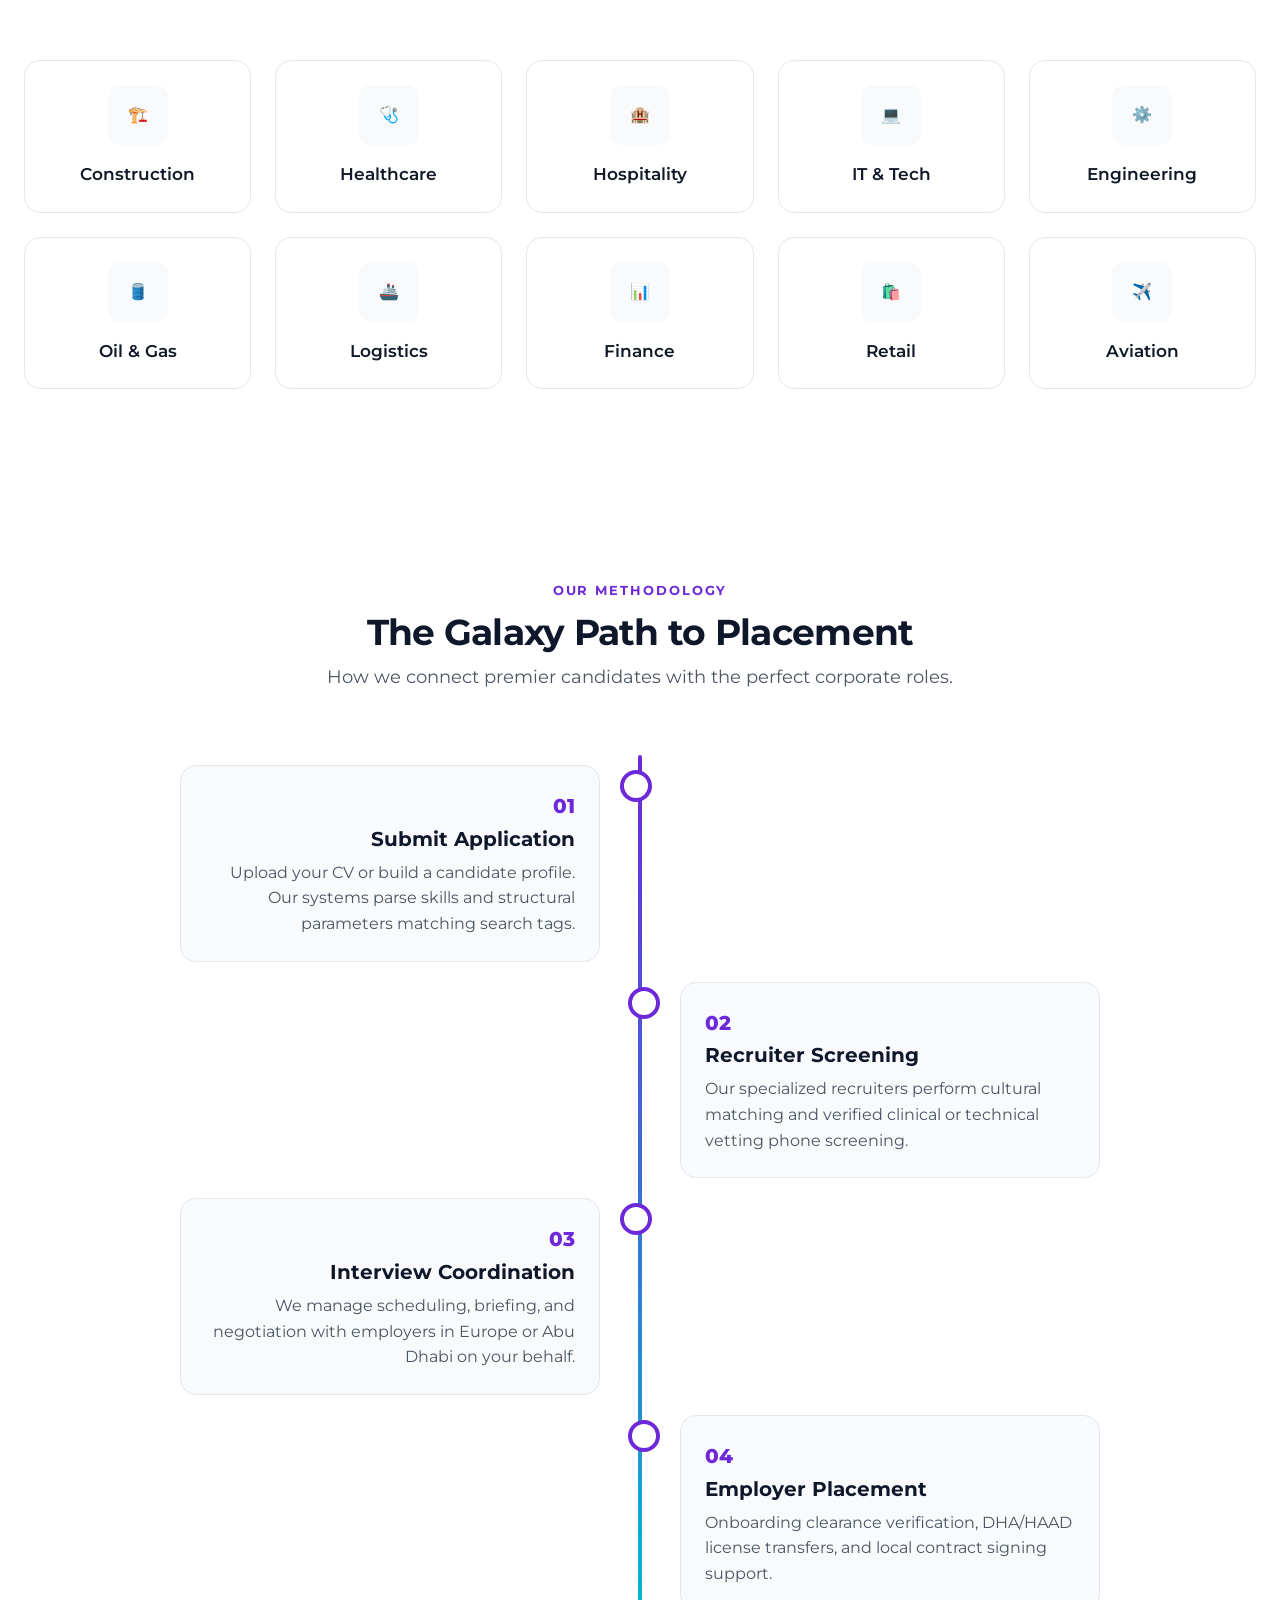
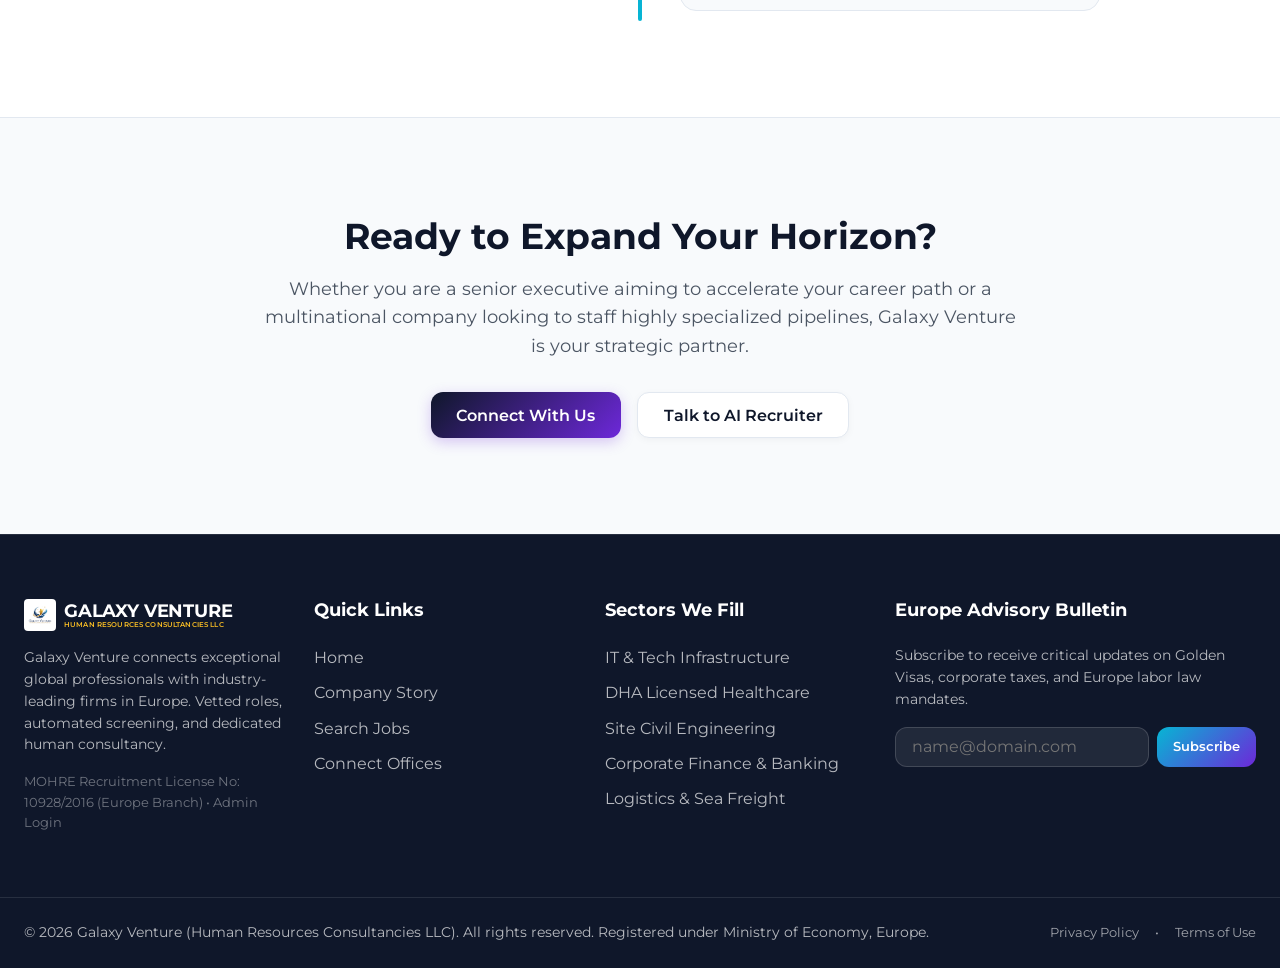
==== commit 7573b071: "Update website typography to use Montserrat, Helvetica, Arial, Lucida, sans-serif font stack globall" ====
--- a/index.html
+++ b/index.html
@@ -90,8 +90,8 @@
       <a href="#" onclick="event.preventDefault(); navigateTo('home');" class="logo" style="display:flex; align-items:center; gap:0.5rem;">
         <img src="logo.png" style="width: 38px; height: 38px; object-fit: contain; flex-shrink: 0;" alt="Galaxy Venture Logo">
         <div style="display:flex; flex-direction:column; line-height:1.15;">
-          <span style="font-family:'Outfit', sans-serif; font-weight:700; font-size:1.35rem; color:#0b1329; letter-spacing:-0.02em;">GALAXY VENTURE</span>
-          <span style="font-family:'Plus Jakarta Sans', sans-serif; font-weight:600; font-size:0.5rem; color:#d97706; letter-spacing:0.04em; text-transform:uppercase;">Human Resources Consultancies LLC</span>
+          <span style="font-family: var(--font-heading), sans-serif; font-weight:700; font-size:1.35rem; color:#0b1329; letter-spacing:-0.02em;">GALAXY VENTURE</span>
+          <span style="font-family: var(--font-body), sans-serif; font-weight:600; font-size:0.5rem; color:#d97706; letter-spacing:0.04em; text-transform:uppercase;">Human Resources Consultancies LLC</span>
         </div>
       </a>
       
@@ -150,8 +150,8 @@
         <div class="footer-logo" style="display:flex; align-items:center; gap:0.5rem;">
           <img src="logo.png" style="width: 32px; height: 32px; object-fit: contain; flex-shrink: 0; background: white; padding: 2px; border-radius: 4px;" alt="Galaxy Venture Logo">
           <div style="display:flex; flex-direction:column; line-height:1.1;">
-            <span style="font-family:'Outfit', sans-serif; font-weight:700; font-size:1.15rem; color:#ffffff; letter-spacing:-0.01em;">GALAXY VENTURE</span>
-            <span style="font-family:'Plus Jakarta Sans', sans-serif; font-weight:600; font-size:0.45rem; color:#fbbf24; letter-spacing:0.02em; text-transform:uppercase;">Human Resources Consultancies LLC</span>
+            <span style="font-family: var(--font-heading), sans-serif; font-weight:700; font-size:1.15rem; color:#ffffff; letter-spacing:-0.01em;">GALAXY VENTURE</span>
+            <span style="font-family: var(--font-body), sans-serif; font-weight:600; font-size:0.45rem; color:#fbbf24; letter-spacing:0.02em; text-transform:uppercase;">Human Resources Consultancies LLC</span>
           </div>
         </div>
         <p style="font-size:0.85rem; margin-bottom:1rem;">Galaxy Venture connects exceptional global professionals with industry-leading firms in Europe. Vetted roles, automated screening, and dedicated human consultancy.</p>
@@ -197,12 +197,31 @@
 
   <!-- JOB APPLICATION MODAL -->
   <div class="modal-overlay" id="upload-modal-overlay">
-    <div class="modal-content">
+    <div class="modal-content" style="max-width: 380px; padding: 1.2rem 1.5rem;">
+      <style>
+        #upload-modal-overlay .form-group {
+          margin-bottom: 0.6rem;
+        }
+        #upload-modal-overlay .form-group label {
+          font-size: 0.75rem;
+          margin-bottom: 0.15rem;
+        }
+        #upload-modal-overlay .form-control {
+          padding: 0.35rem 0.6rem;
+          font-size: 0.8rem;
+          height: auto;
+        }
+        #upload-modal-overlay .btn-primary {
+          padding: 0.45rem 1rem;
+          font-size: 0.85rem;
+          margin-top: 1rem !important;
+        }
+      </style>
       <div class="modal-close" onclick="closeResumeUploadModal()">✕</div>
-      <h3 class="modal-title">Apply for Job</h3>
-      <p class="modal-subtitle">Enter your professional details to initiate your application via WhatsApp.</p>
+      <h3 class="modal-title" style="font-size: 1.2rem; margin-bottom: 0.2rem;">Apply for Job</h3>
+      <p class="modal-subtitle" style="font-size: 0.75rem; margin-bottom: 0.8rem;">Enter your professional details to initiate your application.</p>
       
-      <form onsubmit="handleJobApplicationSubmit(event)" style="margin-top: 1rem;">
+      <form onsubmit="handleJobApplicationSubmit(event)">
         <div class="form-group">
           <label>Candidate Name</label>
           <input type="text" id="app-name" class="form-control" placeholder="E.g., Hamdan Al-Neyadi" required>
@@ -216,6 +235,10 @@
           <input type="tel" id="app-phone" class="form-control" placeholder="E.g., +91 85890 26612" required>
         </div>
         <div class="form-group">
+          <label>Location</label>
+          <input type="text" id="app-location" class="form-control" placeholder="E.g., Berlin, Germany" required>
+        </div>
+        <div class="form-group">
           <label>Job Title</label>
           <input type="text" id="app-job-title" class="form-control" readonly>
         </div>
@@ -224,7 +247,7 @@
           <input type="text" id="app-experience" class="form-control" placeholder="E.g., 5 years in Software Engineering" required>
         </div>
         
-        <button type="submit" class="btn btn-primary" style="width:100%; justify-content:center; margin-top:1.5rem;">Apply Now via WhatsApp</button>
+        <button type="submit" class="btn btn-primary" style="width:100%; justify-content:center;">Apply</button>
       </form>
     </div>
   </div>
--- a/styles.css
+++ b/styles.css
@@ -1,4 +1,4 @@
-@import url('https://fonts.googleapis.com/css2?family=Outfit:wght@300;400;500;600;700;800&family=Plus+Jakarta+Sans:wght@300;400;500;600;700;800&display=swap');
+@import url('https://fonts.googleapis.com/css2?family=Montserrat:wght@300;400;500;600;700;800&display=swap');
 
 /* --- DESIGN SYSTEM TOKENS --- */
 :root {
@@ -23,8 +23,8 @@
   --glass-blur: 16px;
   
   /* Typography */
-  --font-heading: 'Outfit', -apple-system, BlinkMacSystemFont, "Segoe UI", Roboto, sans-serif;
-  --font-body: 'Plus Jakarta Sans', -apple-system, BlinkMacSystemFont, "Segoe UI", Roboto, sans-serif;
+  --font-heading: 'Montserrat', 'Helvetica', 'Arial', 'Lucida', sans-serif;
+  --font-body: 'Montserrat', 'Helvetica', 'Arial', 'Lucida', sans-serif;
   
   /* Spacing */
   --spacing-xs: 0.5rem;
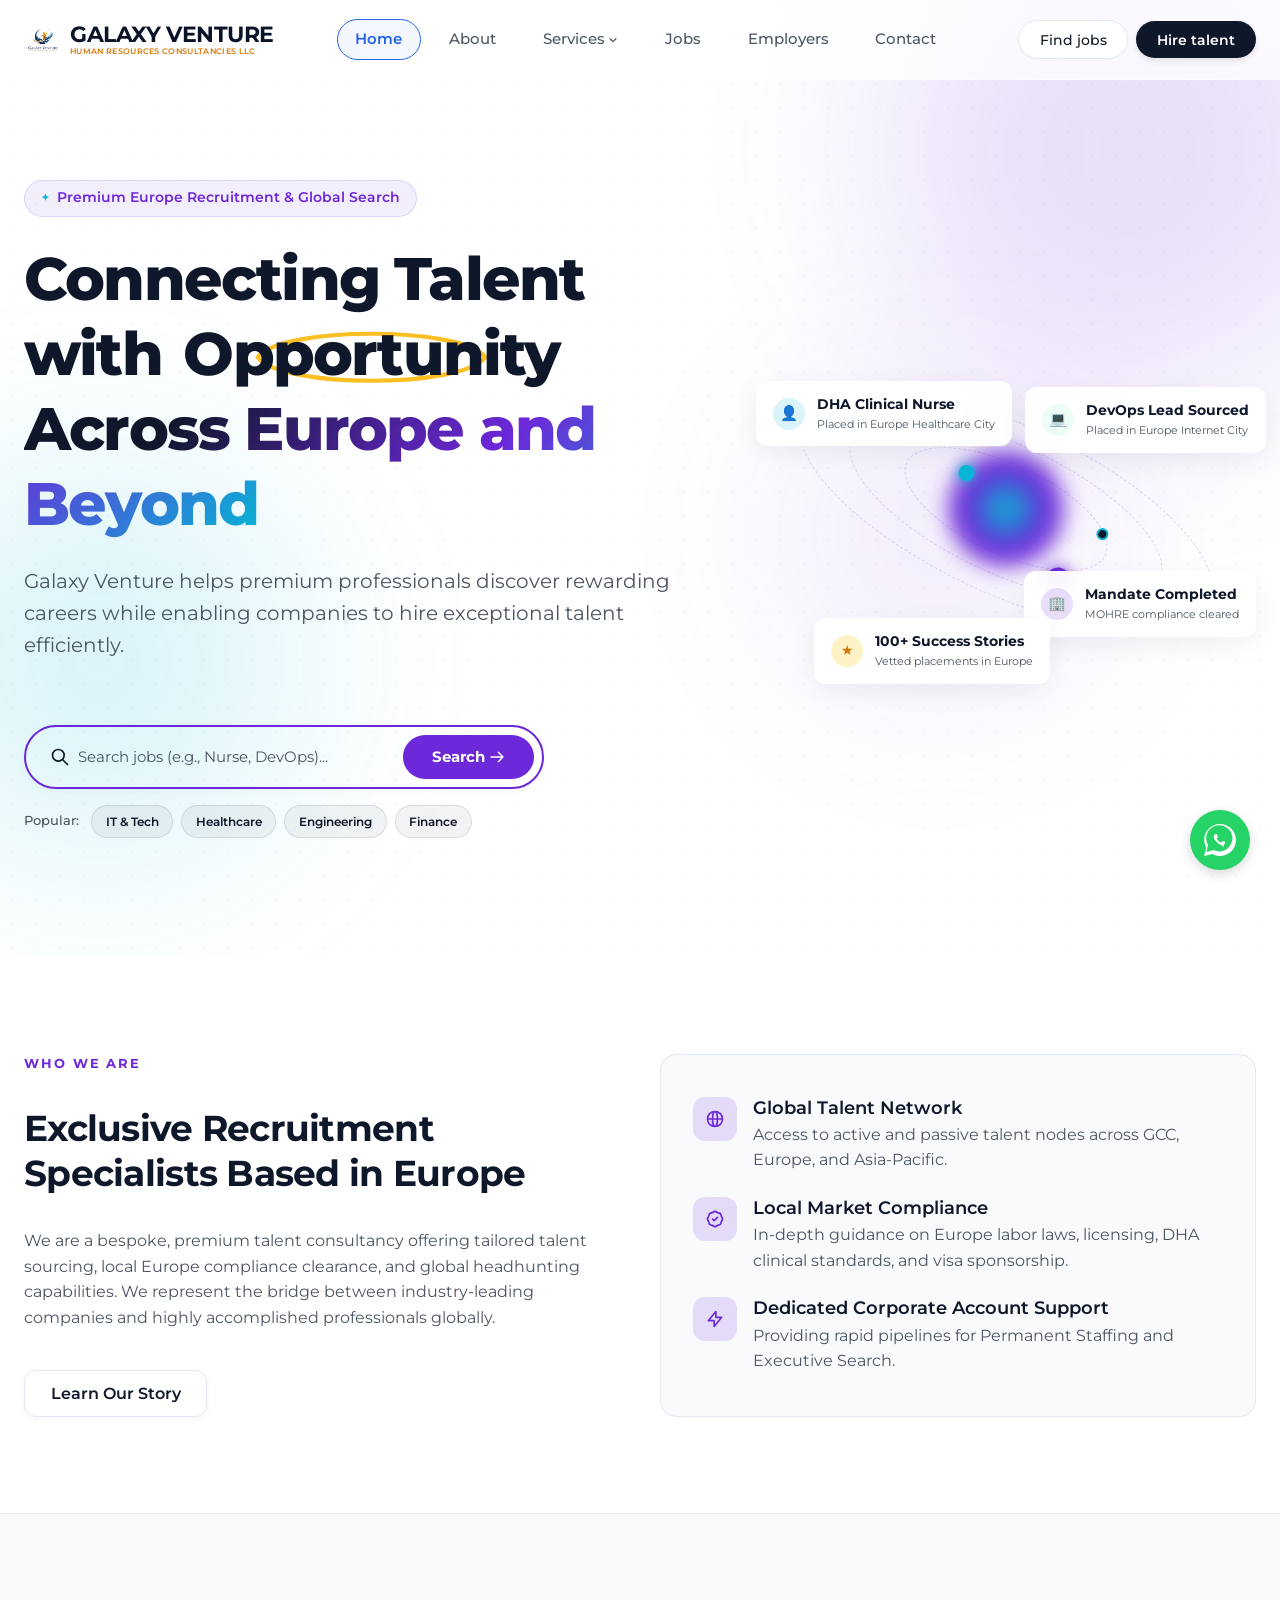
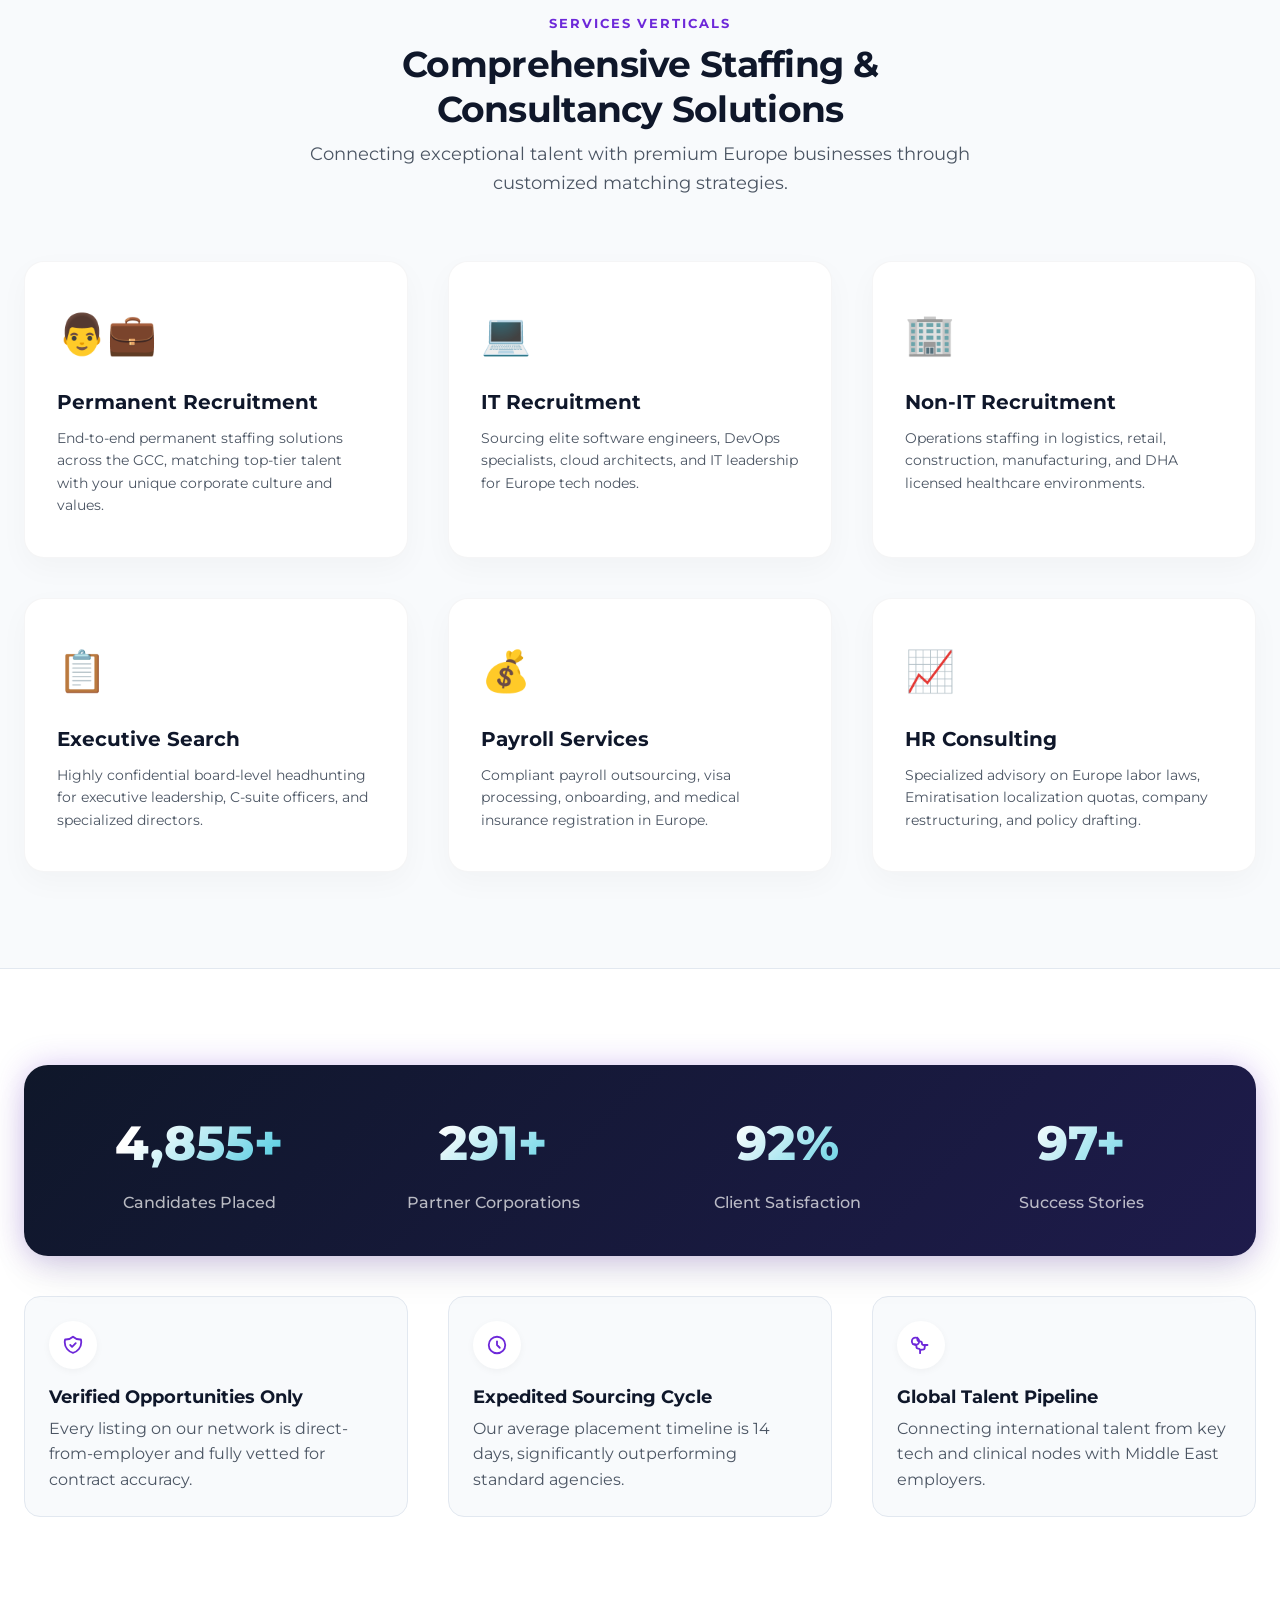
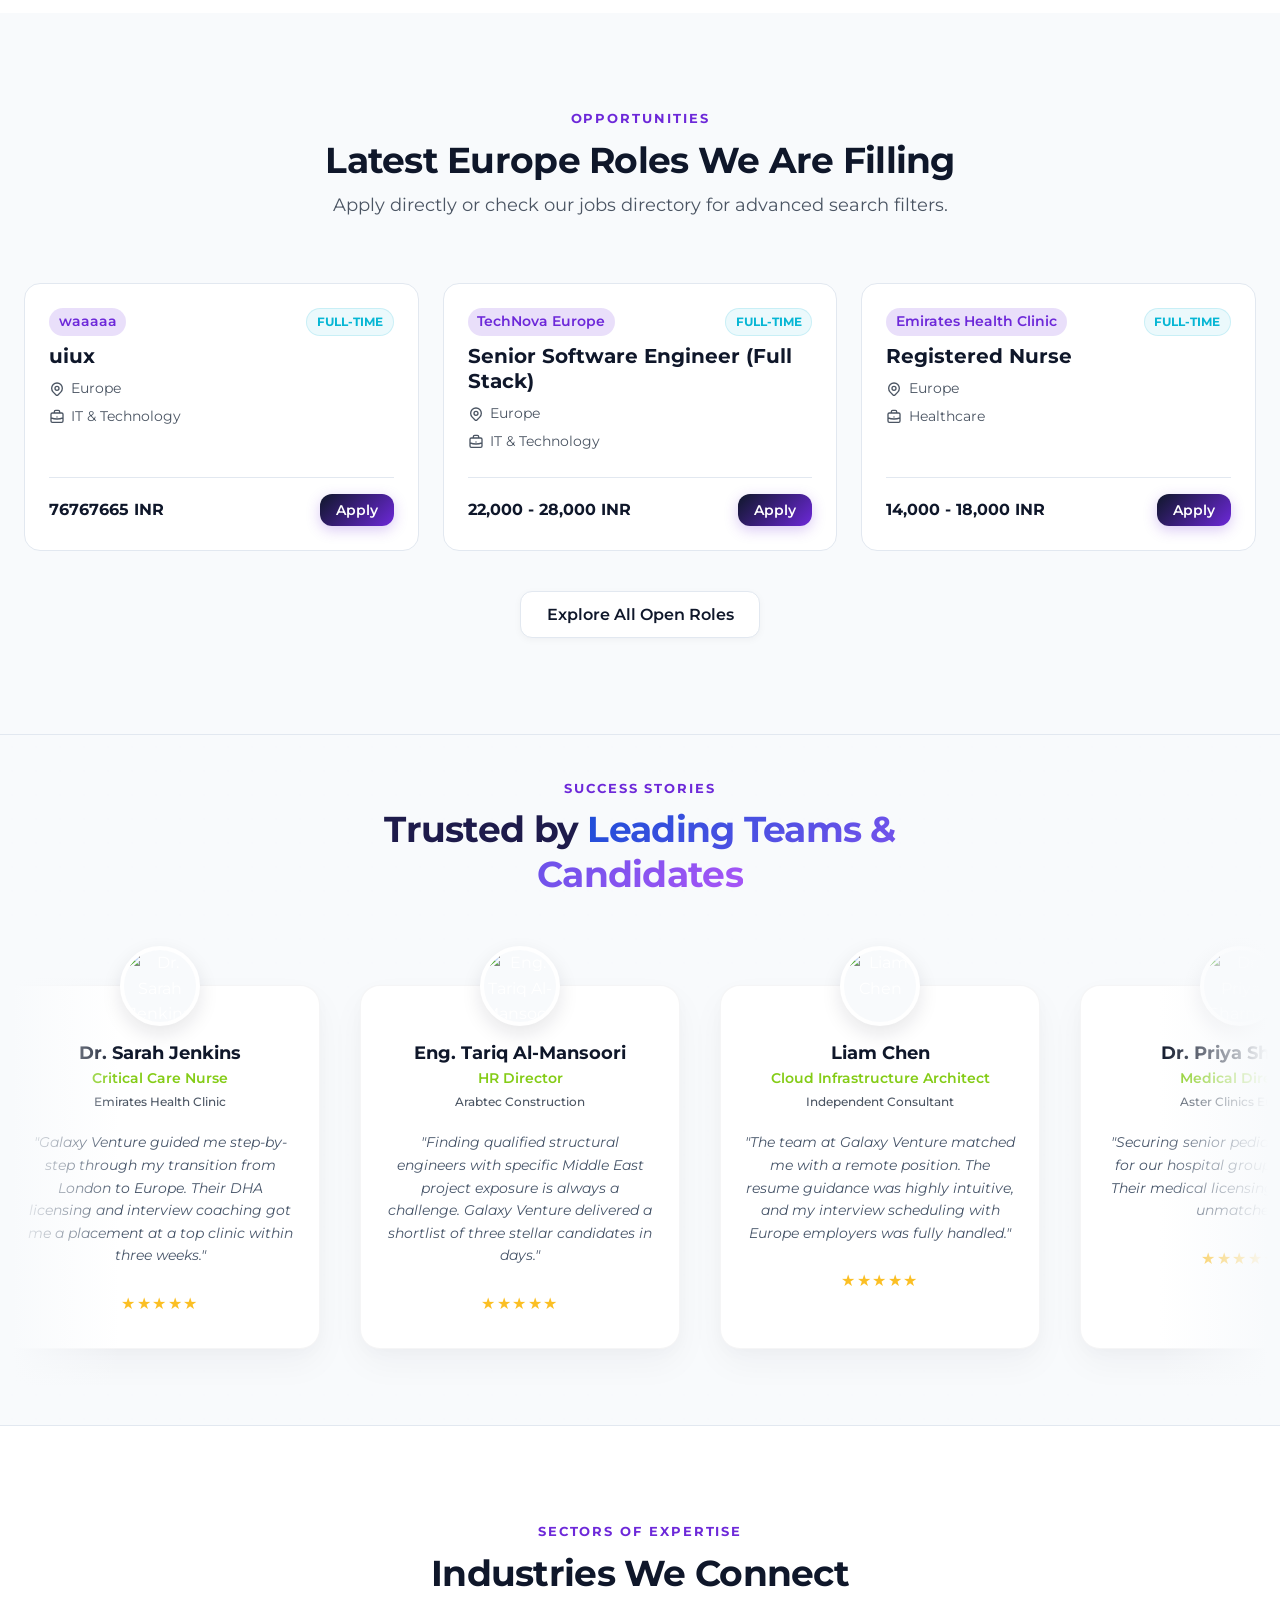
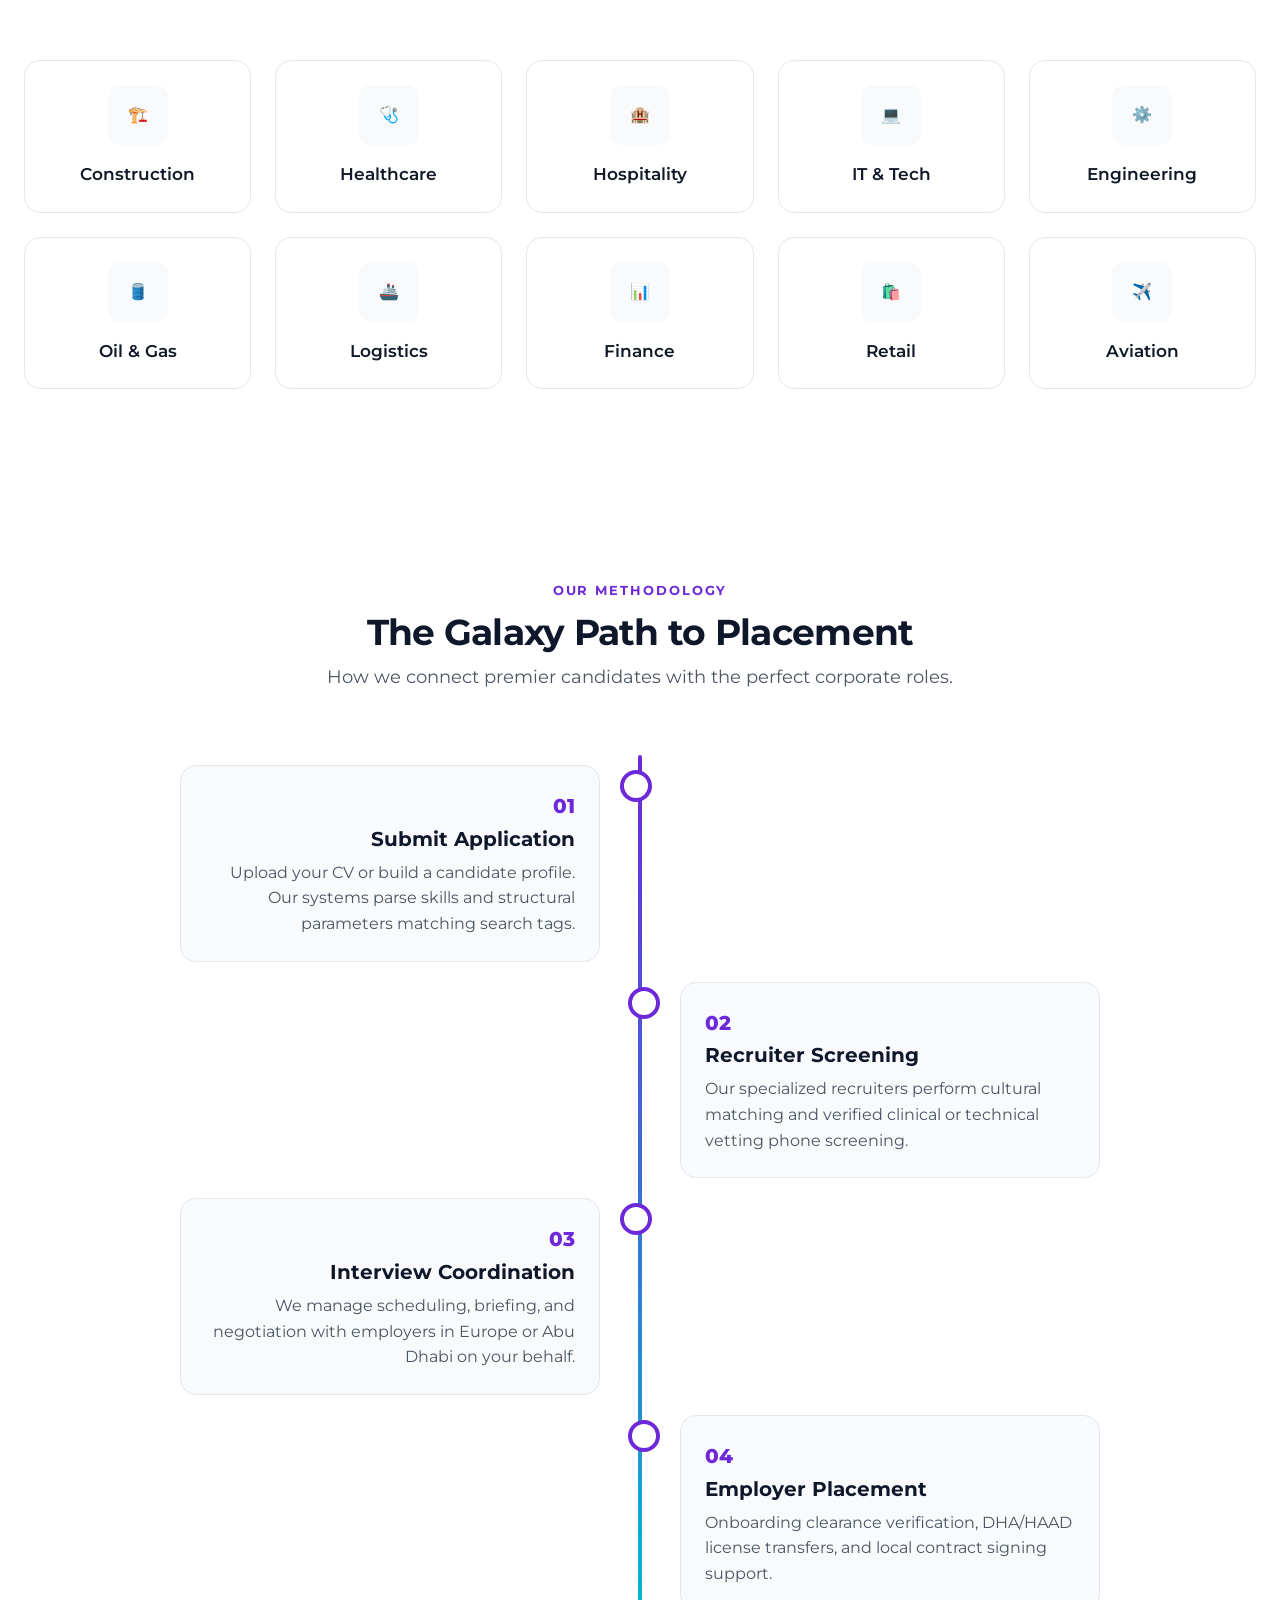
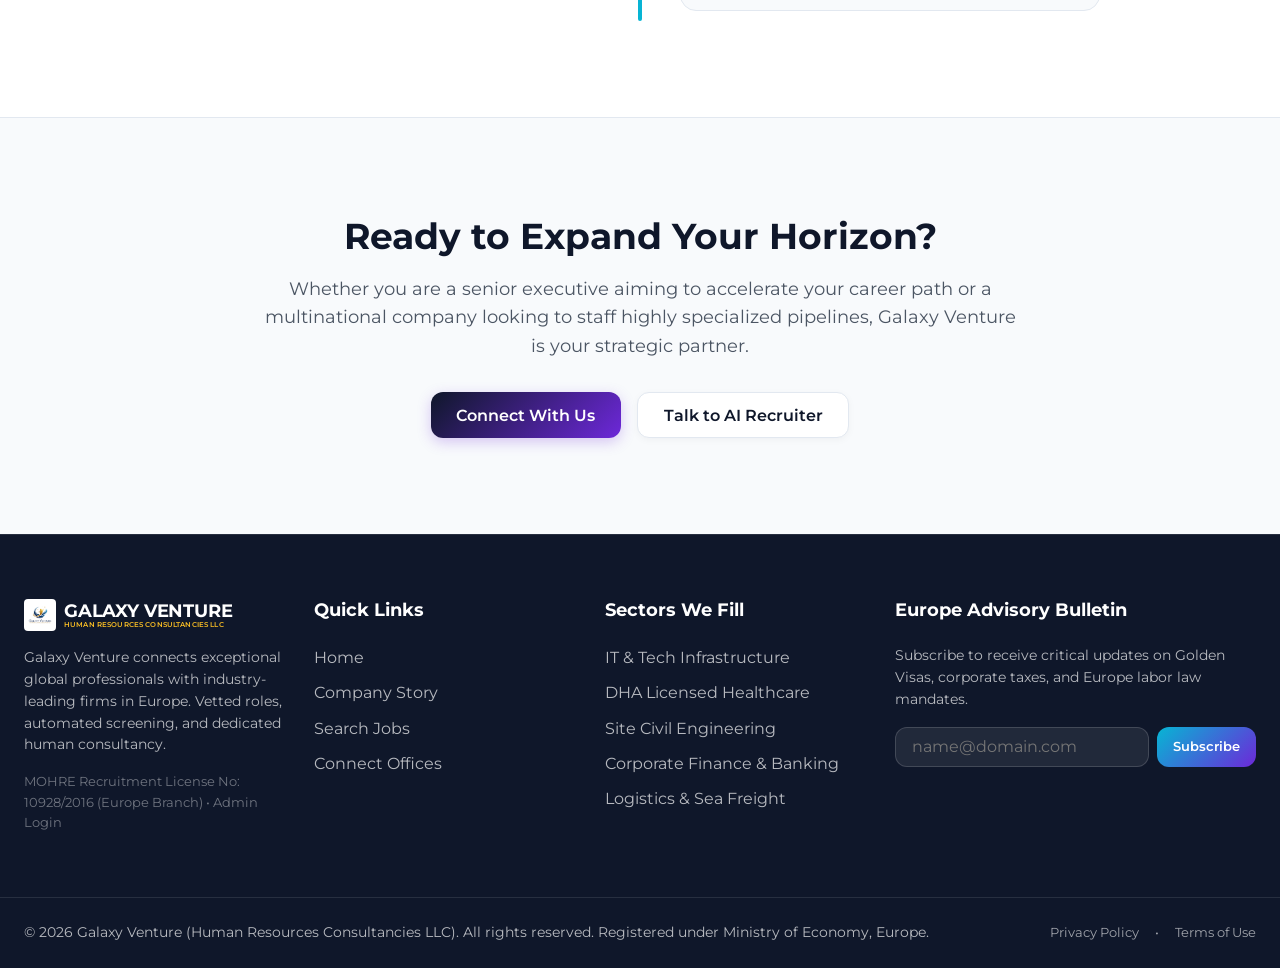
==== commit 51e4bba6: "Update office location address to Dubai Investment Park 1, UAE" ====
--- a/index.html
+++ b/index.html
@@ -47,8 +47,8 @@
     "priceRange": "$$$",
     "address": {
       "@type": "PostalAddress",
-      "streetAddress": "345, Zone 2, Central Plaza, Europe Investment Park 1",
-      "addressLocality": "Europe",
+      "streetAddress": "345, Zone 2, Central Plaza, Dubai Investment Park 1",
+      "addressLocality": "Dubai",
       "addressCountry": "AE"
     },
     "geo": {
@@ -74,7 +74,7 @@
   }
   </script>
 
-  <link rel="stylesheet" href="styles.css">
+  <link rel="stylesheet" href="styles.css?v=1.2">
 </head>
 <body>
 
@@ -286,6 +286,6 @@
     </svg>
   </div>
 
-  <script src="app.js"></script>
+  <script src="app.js?v=1.2"></script>
 </body>
 </html>
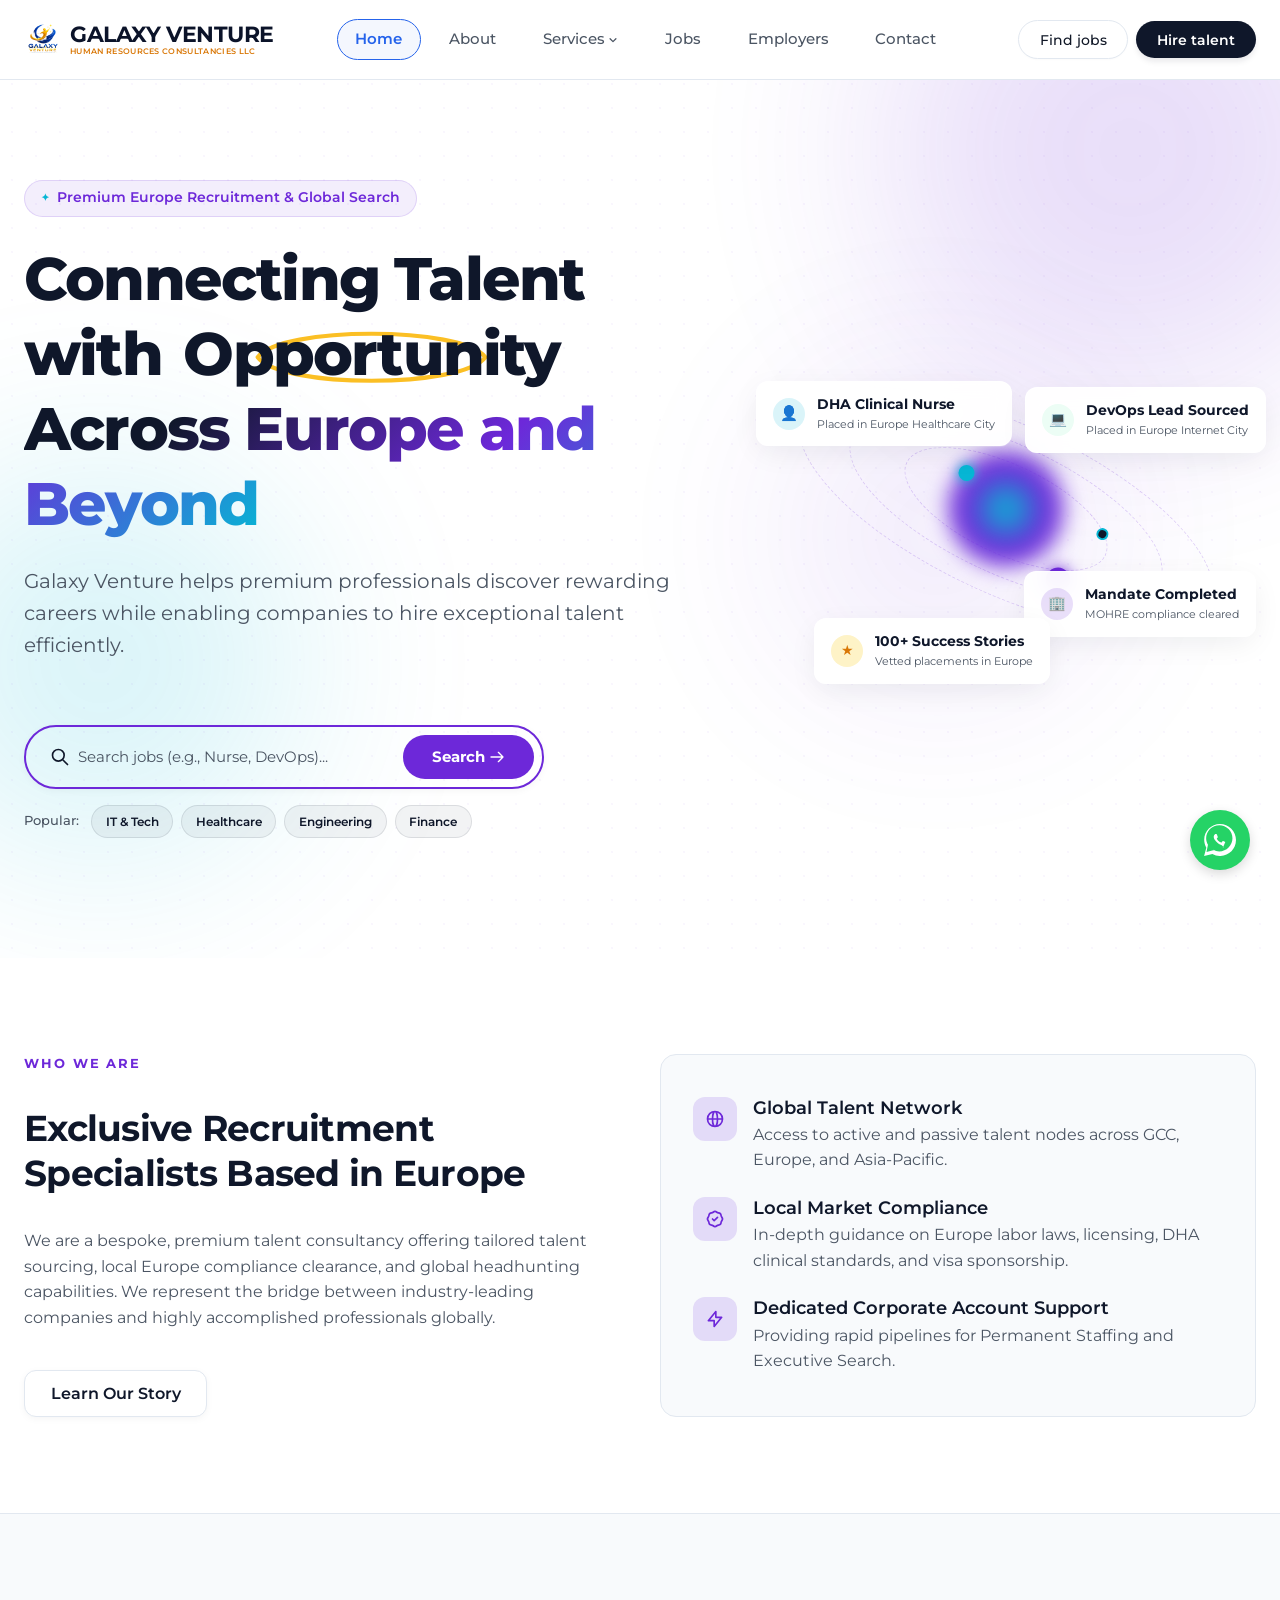
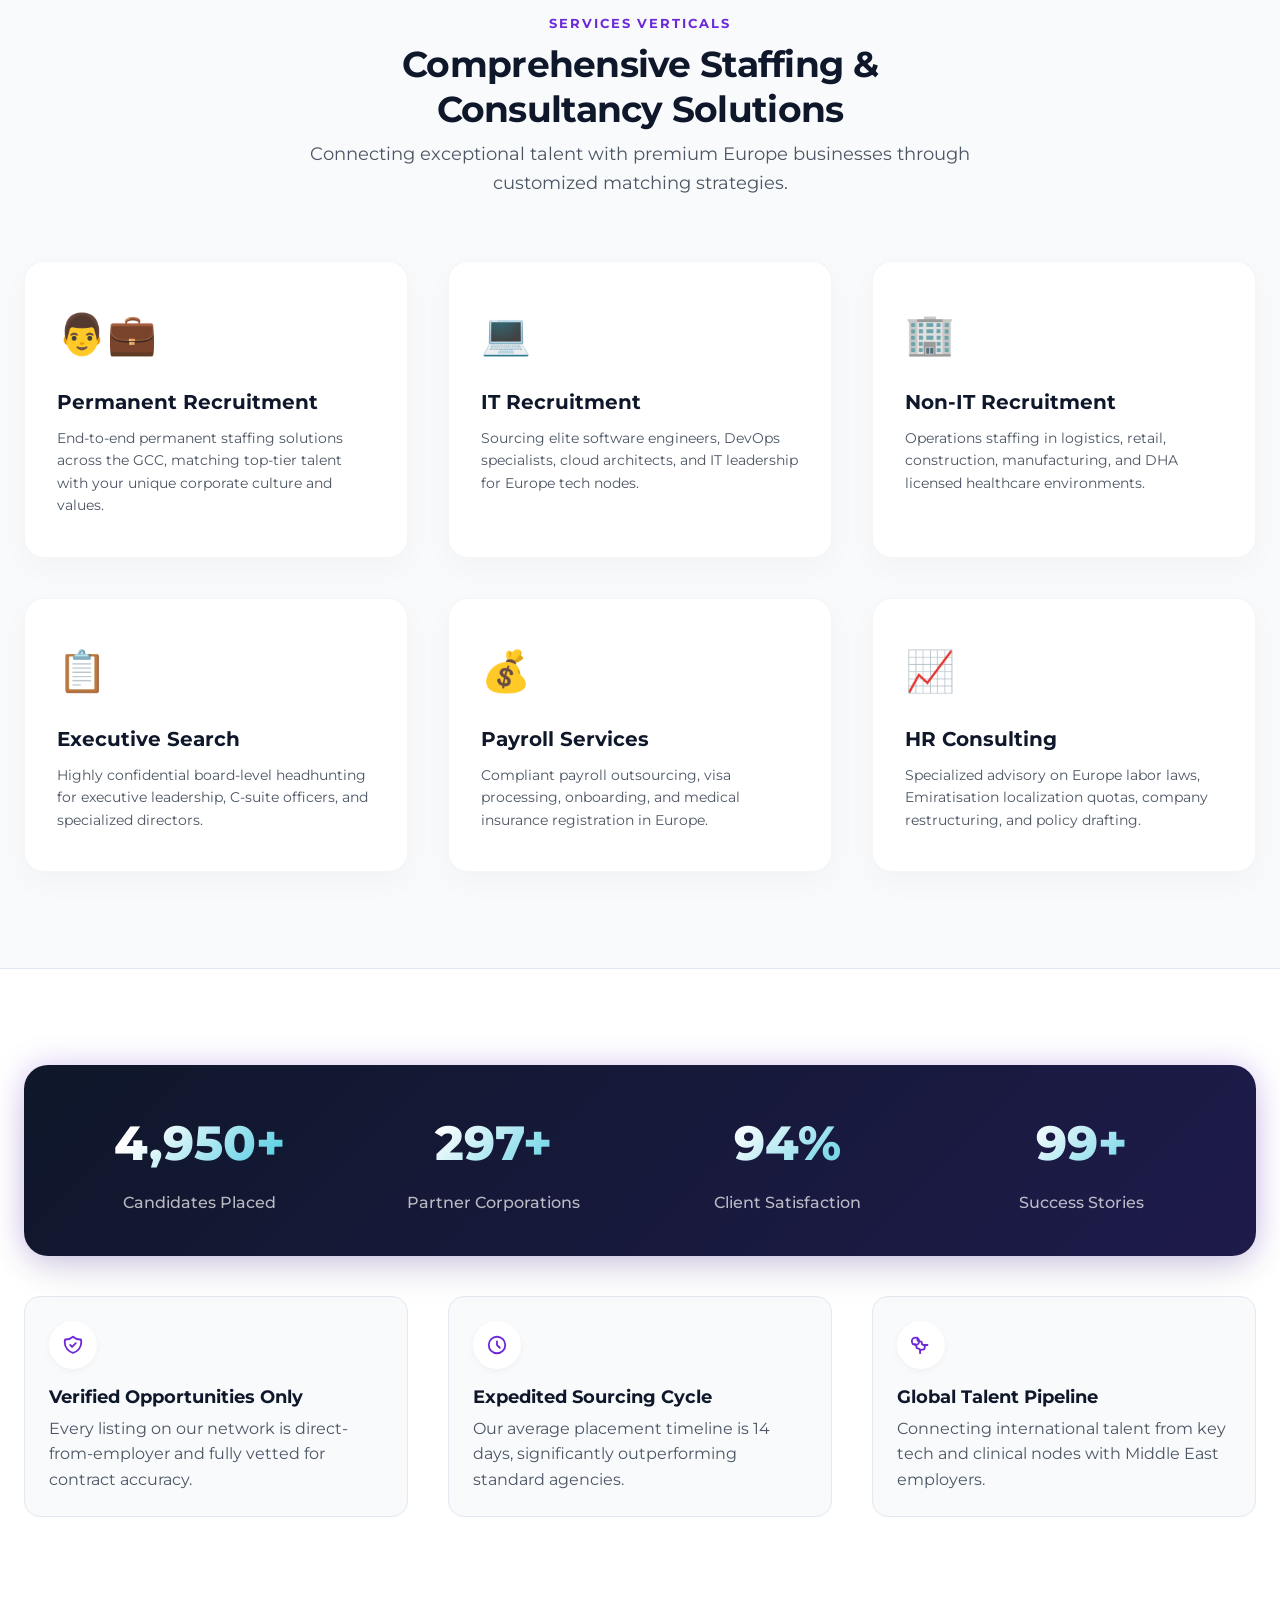
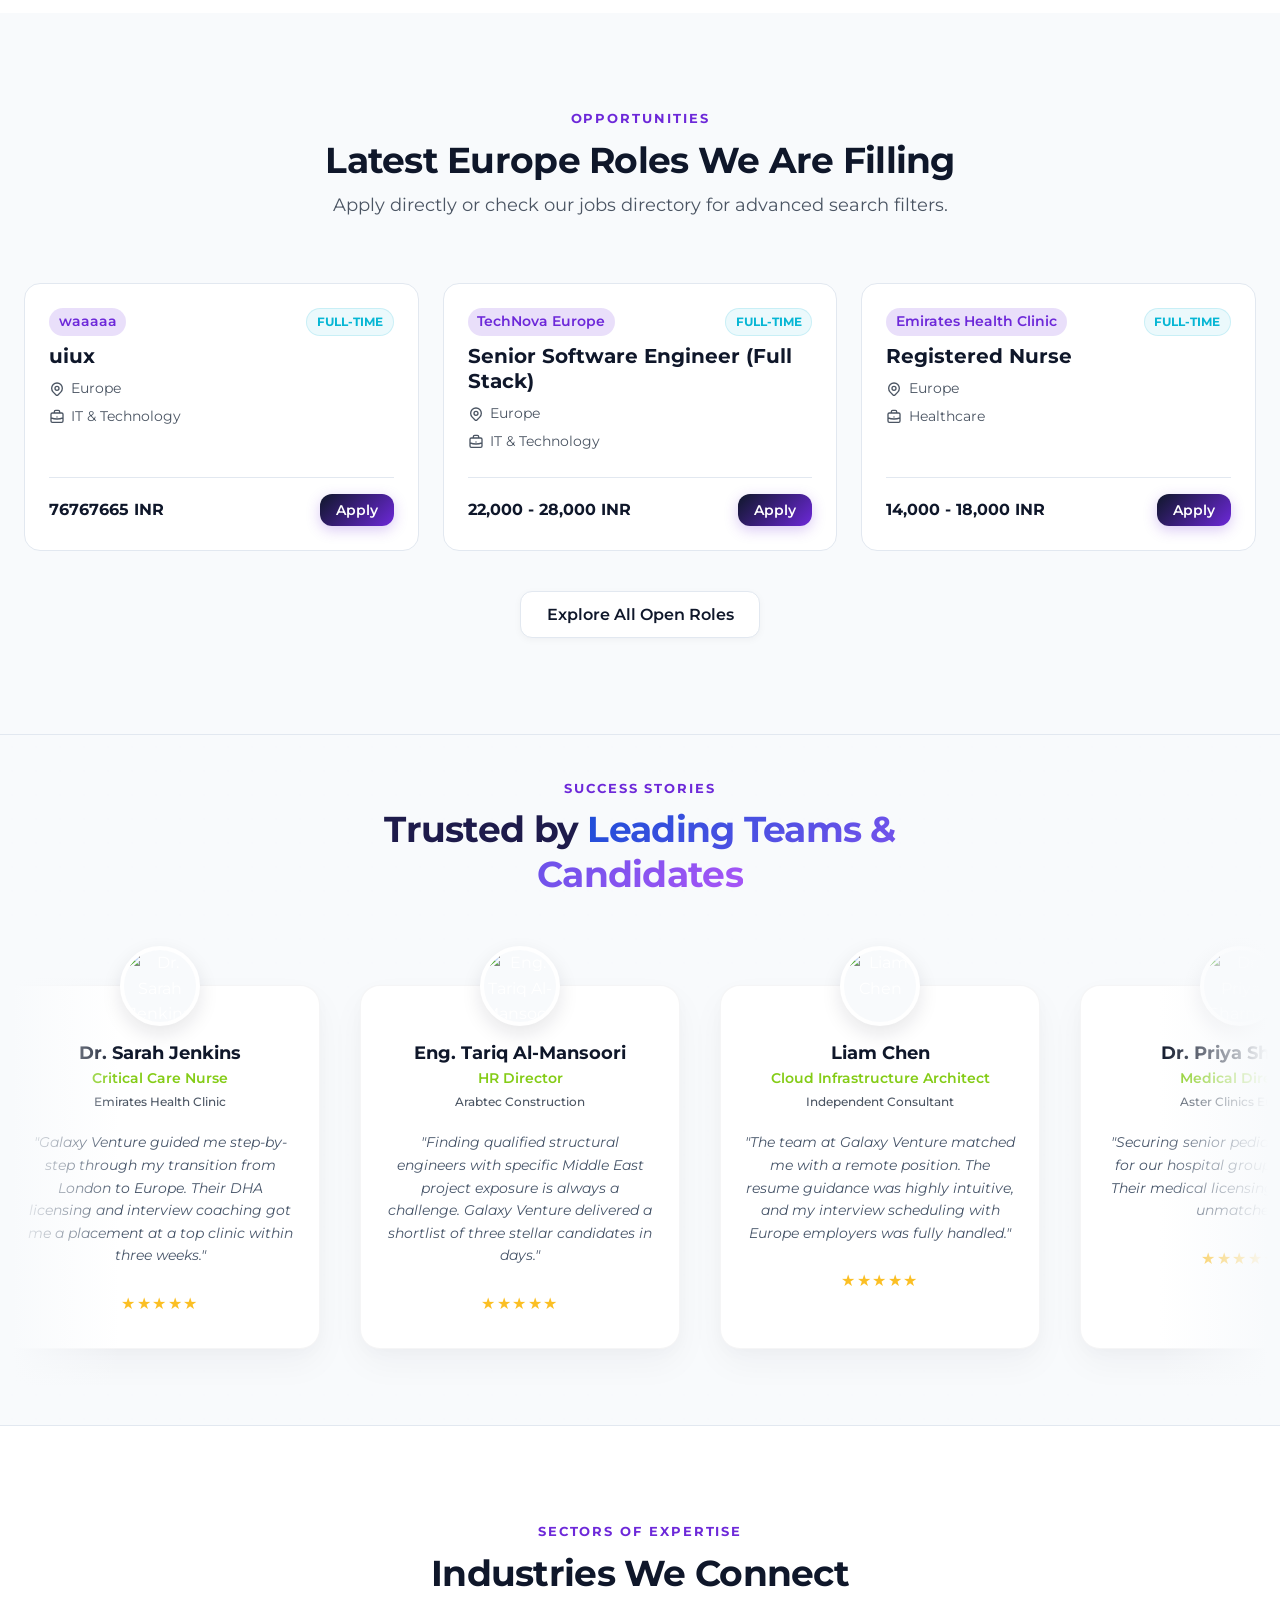
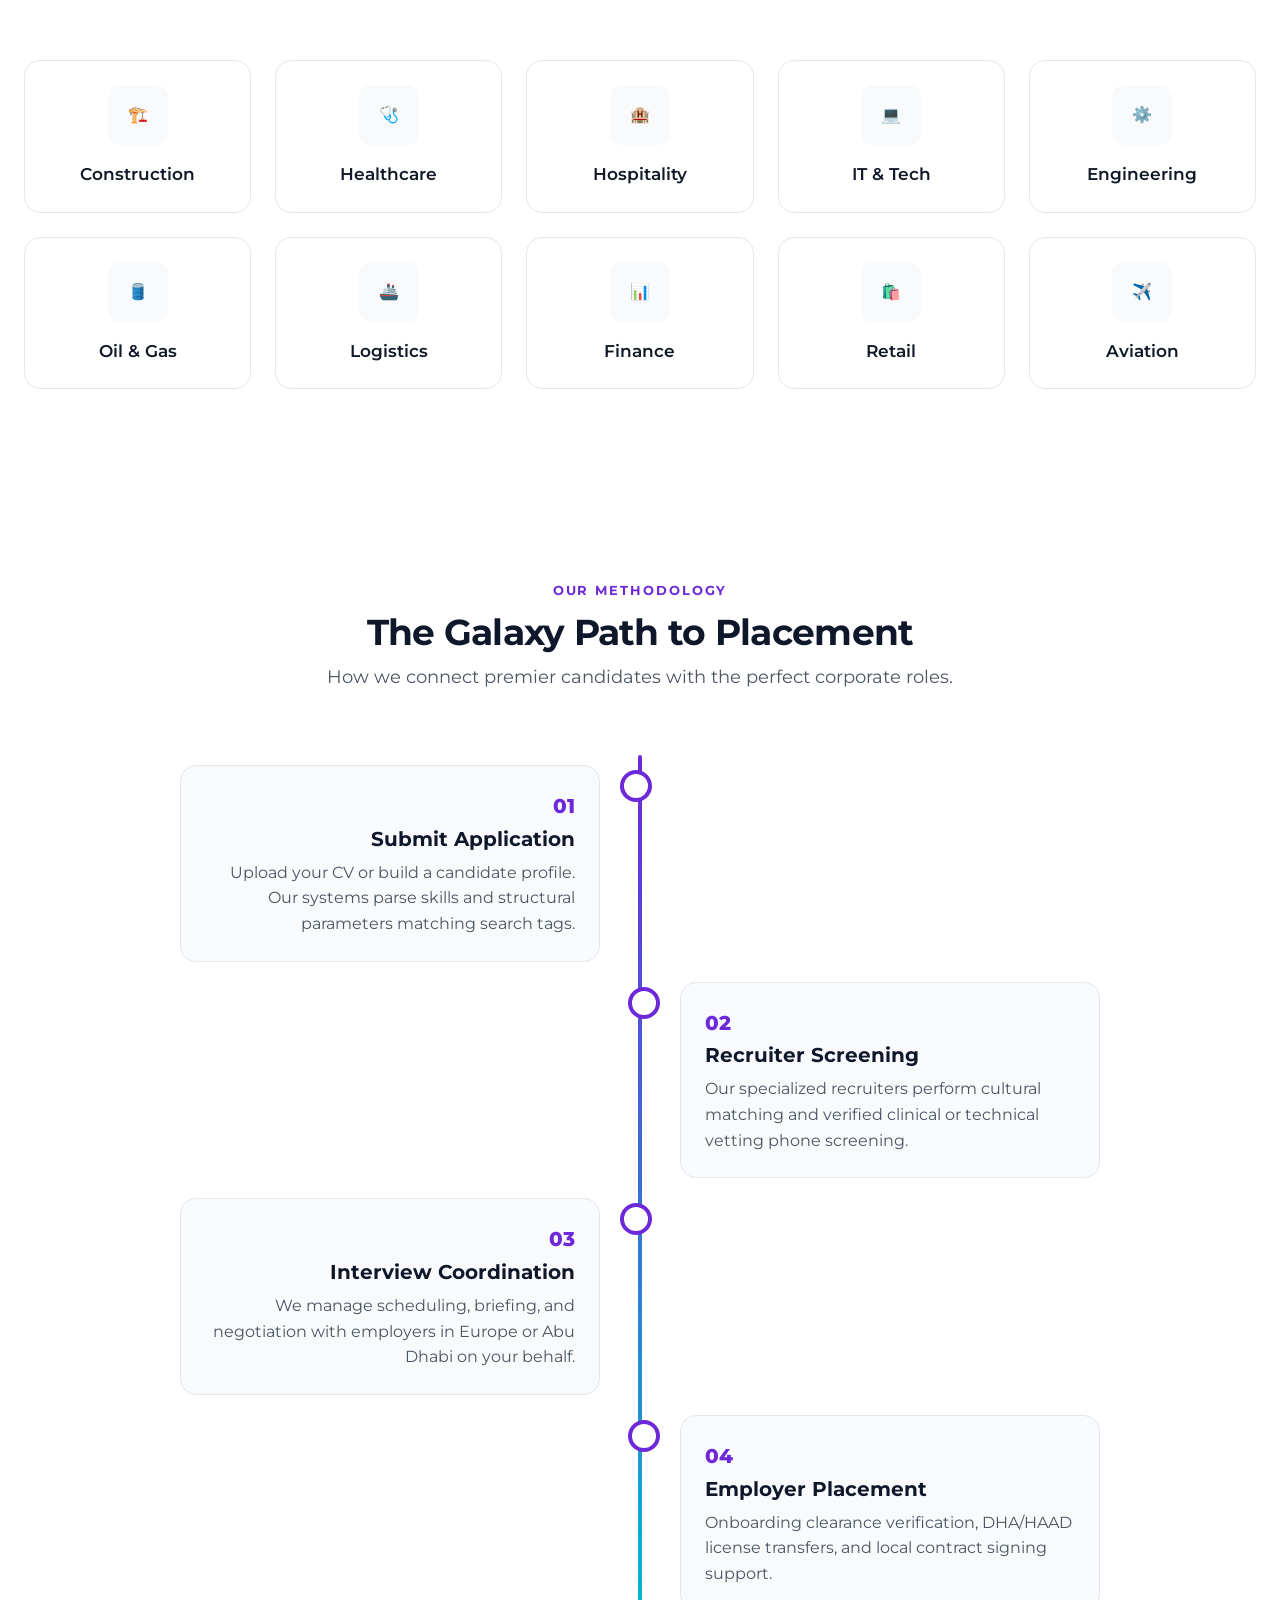
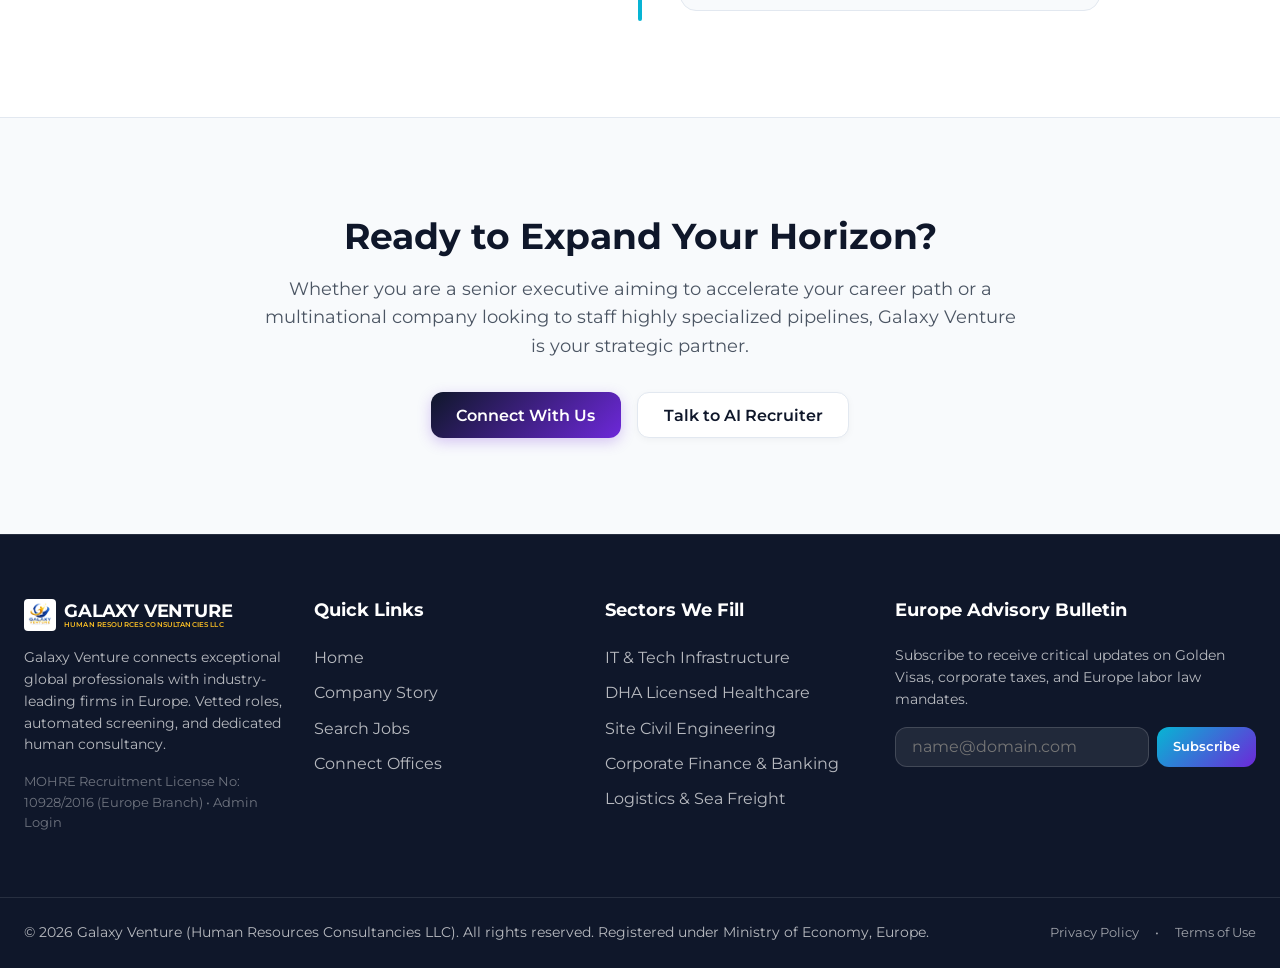
==== commit 330f5333: "Update admin username and password credentials for both server and fallback client authentication" ====
--- a/index.html
+++ b/index.html
@@ -262,7 +262,7 @@
       <form onsubmit="handleAdminLoginSubmit(event)">
         <div class="form-group">
           <label>Username</label>
-          <input type="text" id="admin-username" class="form-control" placeholder="admin" required>
+          <input type="text" id="admin-username" class="form-control" placeholder="galaxyadmin" required>
         </div>
         <div class="form-group">
           <label>Password</label>
--- a/styles.css
+++ b/styles.css
@@ -288,16 +288,14 @@
   width: 100%;
   height: 80px;
   z-index: 100;
-  background: var(--glass-bg);
-  backdrop-filter: blur(var(--glass-blur));
-  -webkit-backdrop-filter: blur(var(--glass-blur));
-  border-bottom: 1px solid var(--glass-border);
+  background: var(--pure-white);
+  border-bottom: 1px solid var(--slate-border);
   transition: all var(--transition-medium);
 }
 
 header.scrolled {
   height: 70px;
-  background: rgba(255, 255, 255, 0.9);
+  background: var(--pure-white);
   box-shadow: var(--shadow-sm);
 }
 
